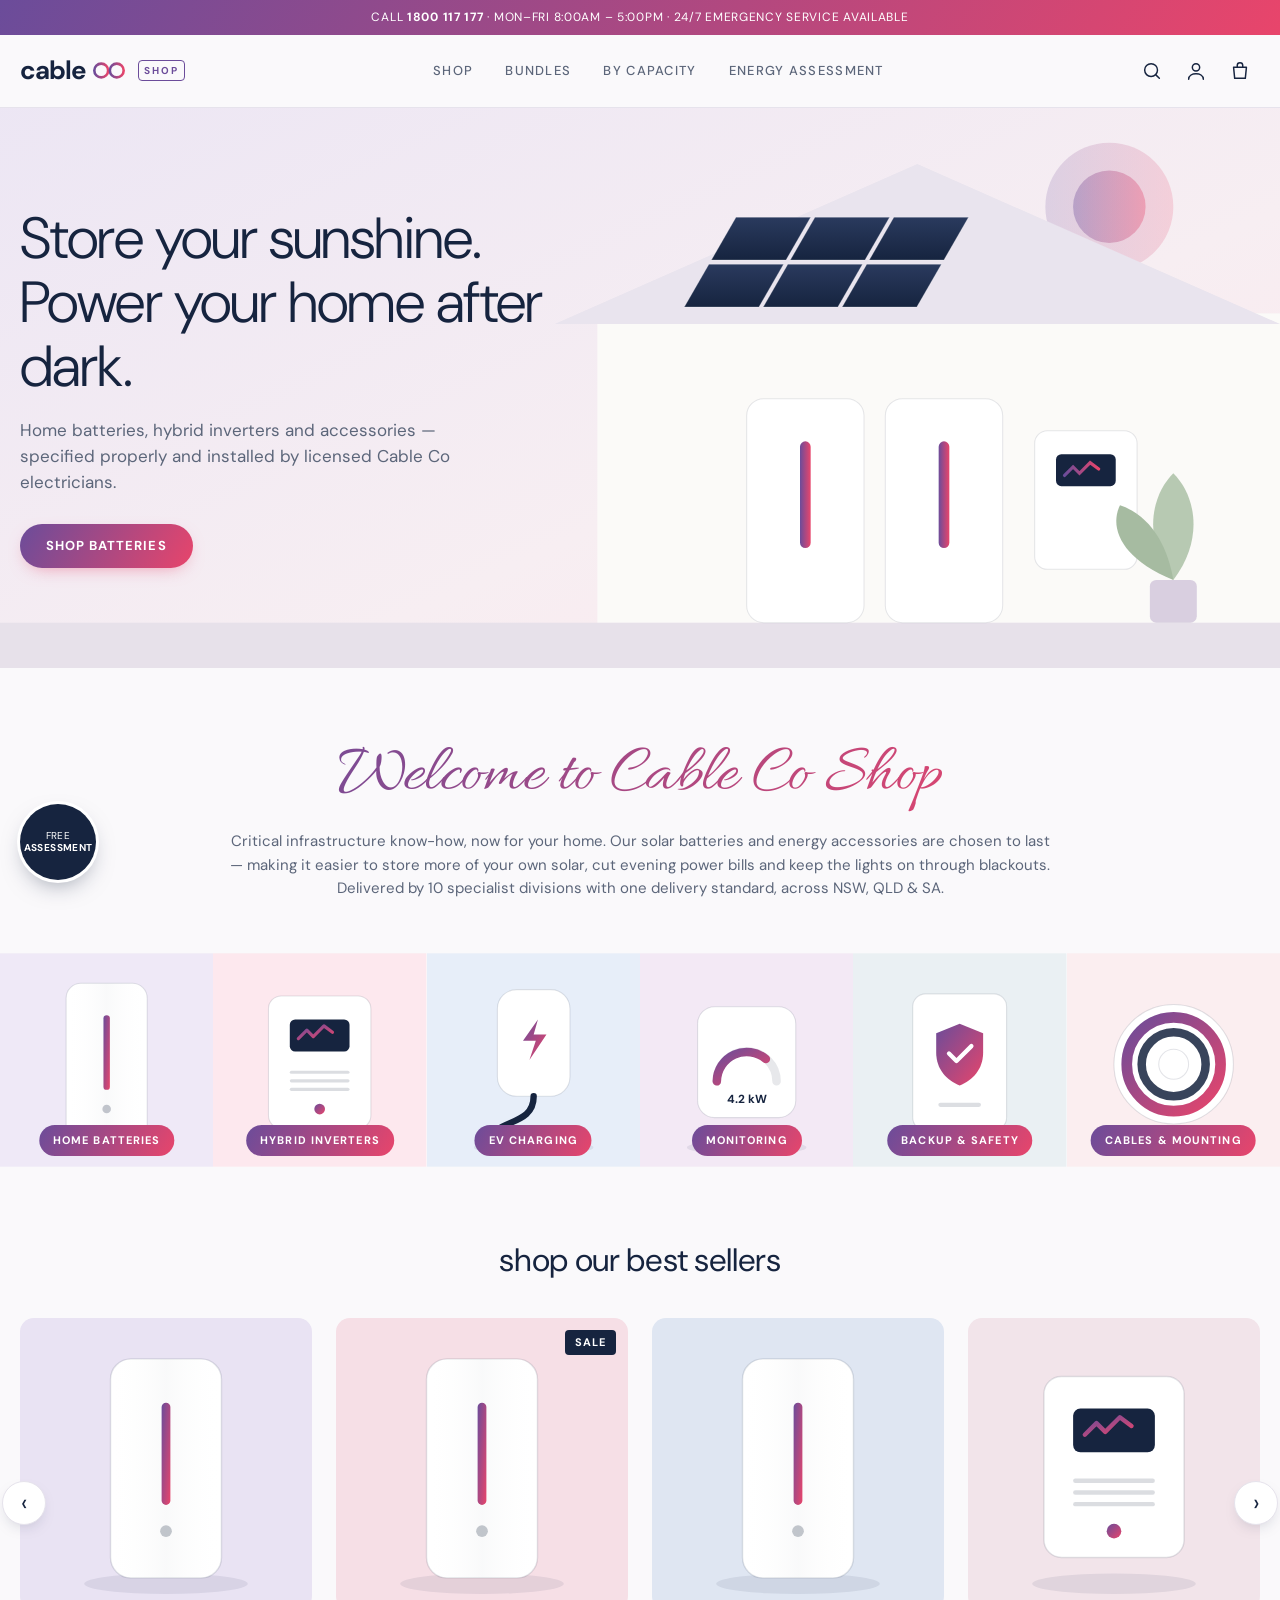
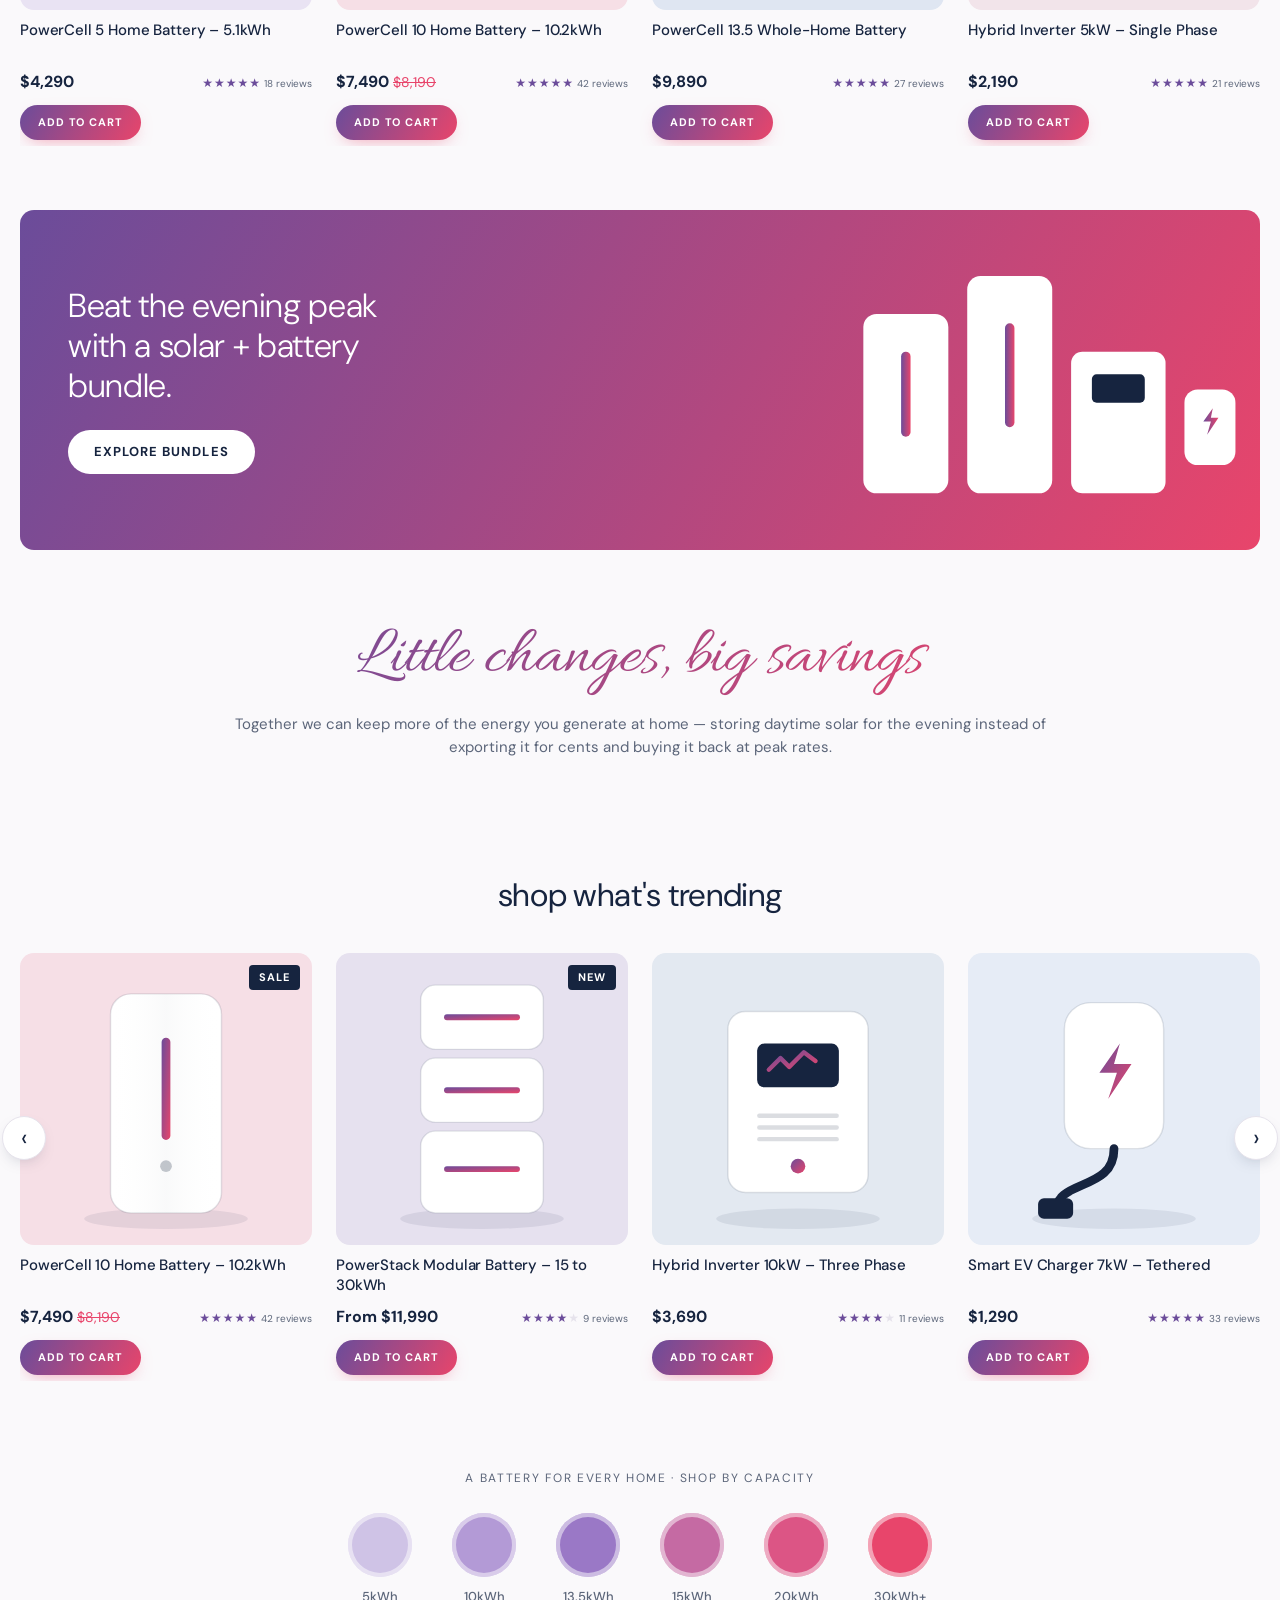
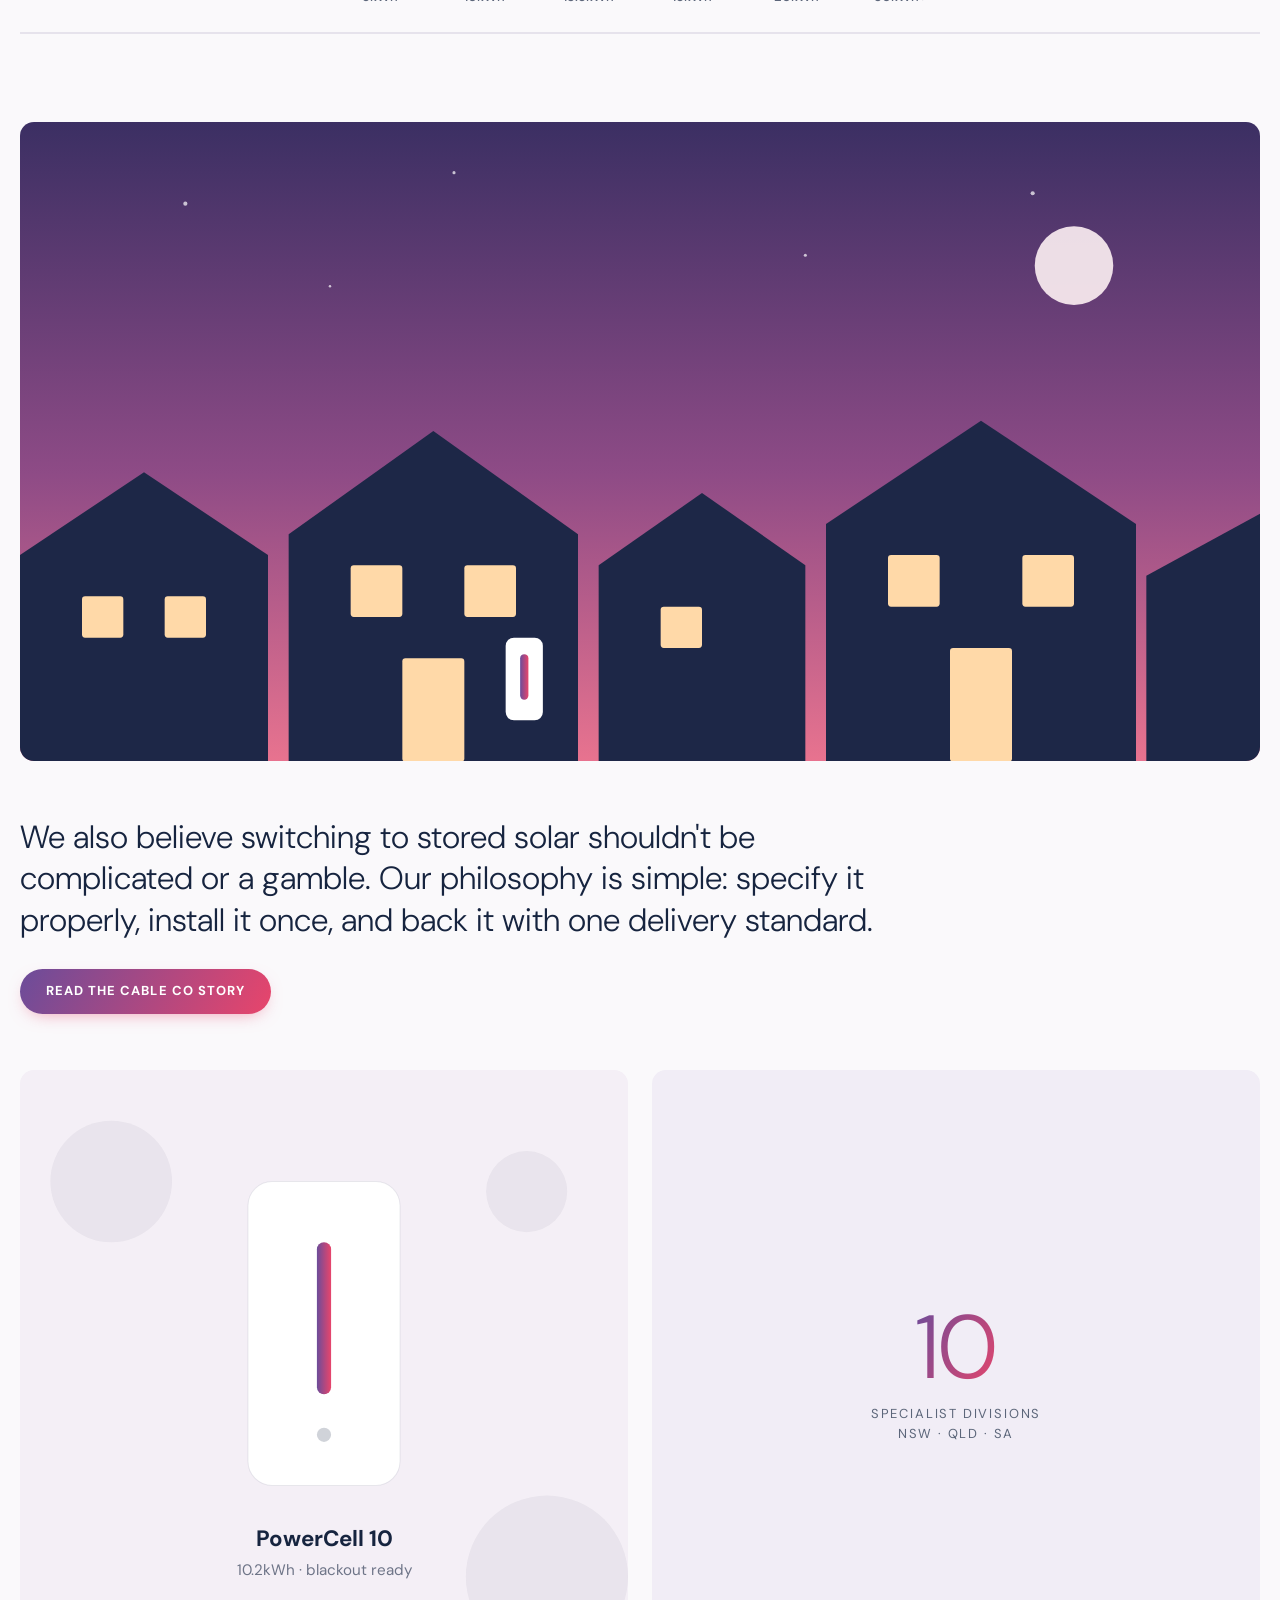
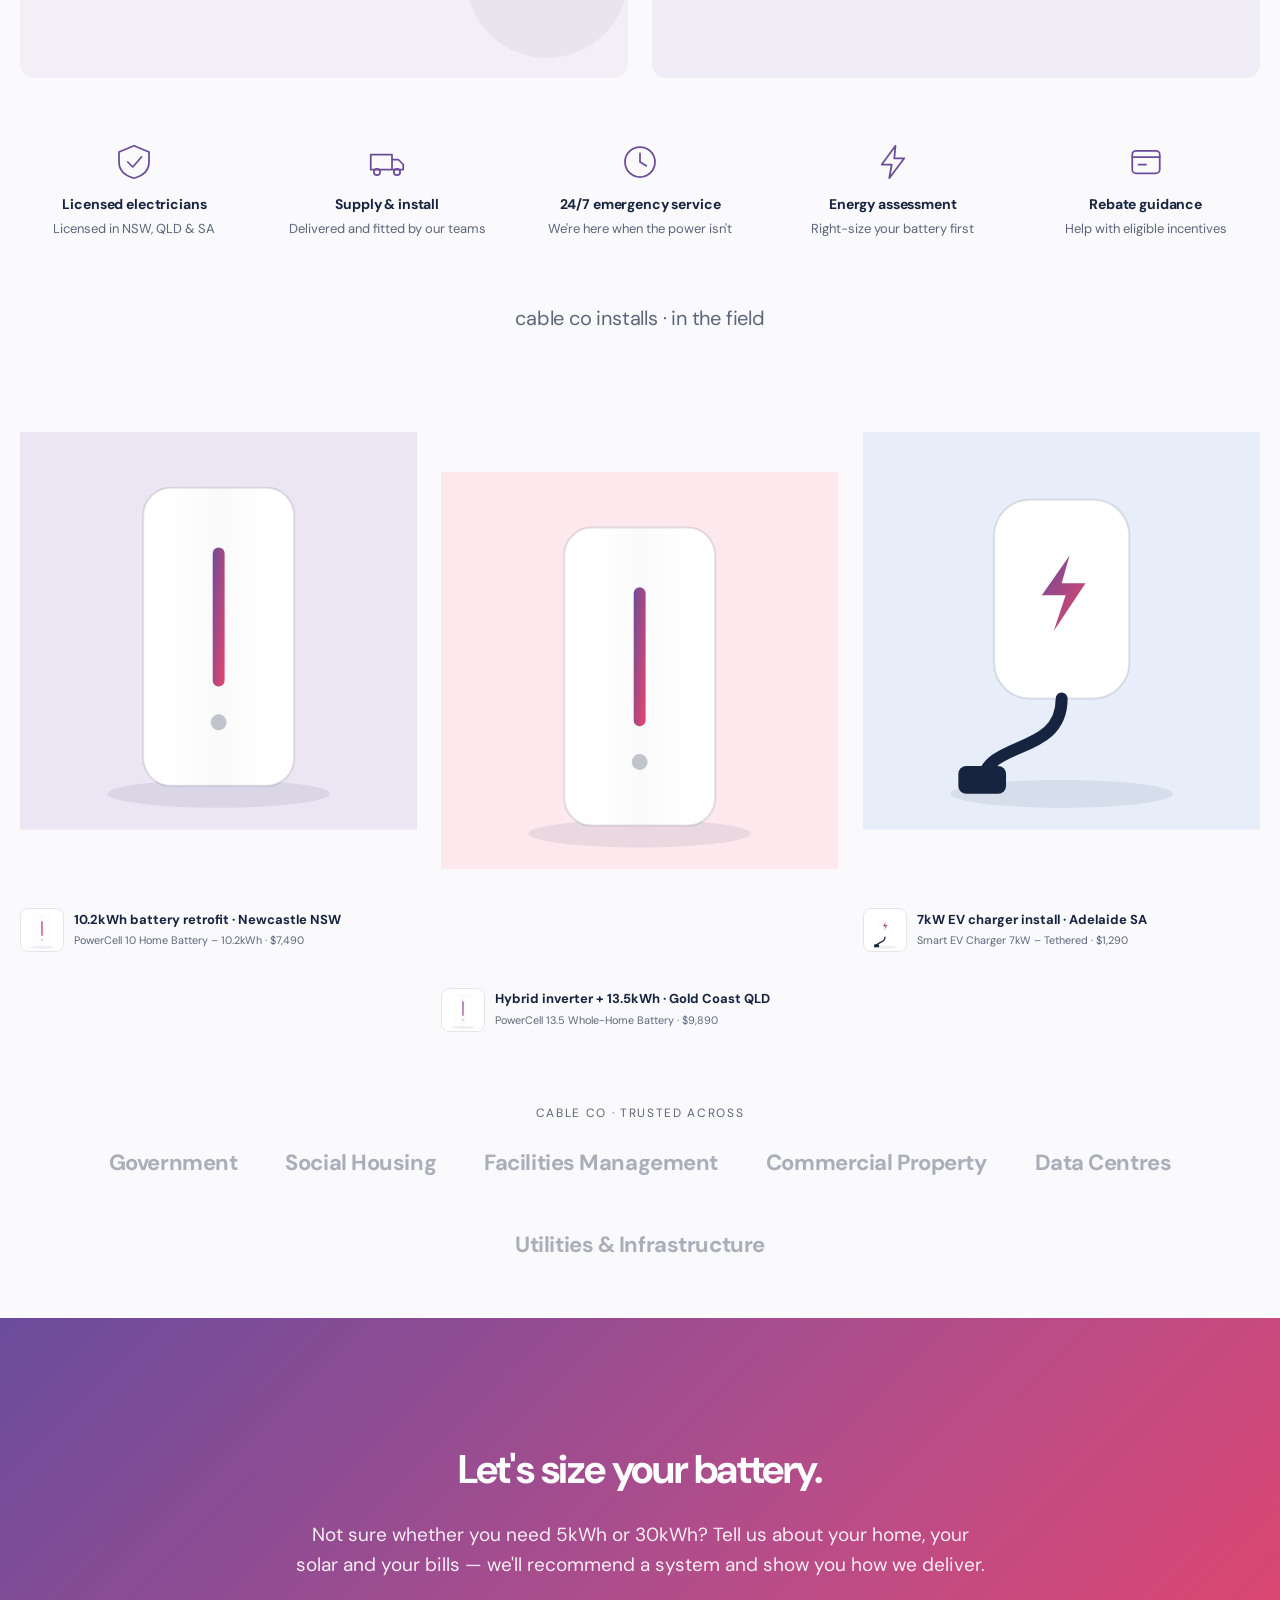
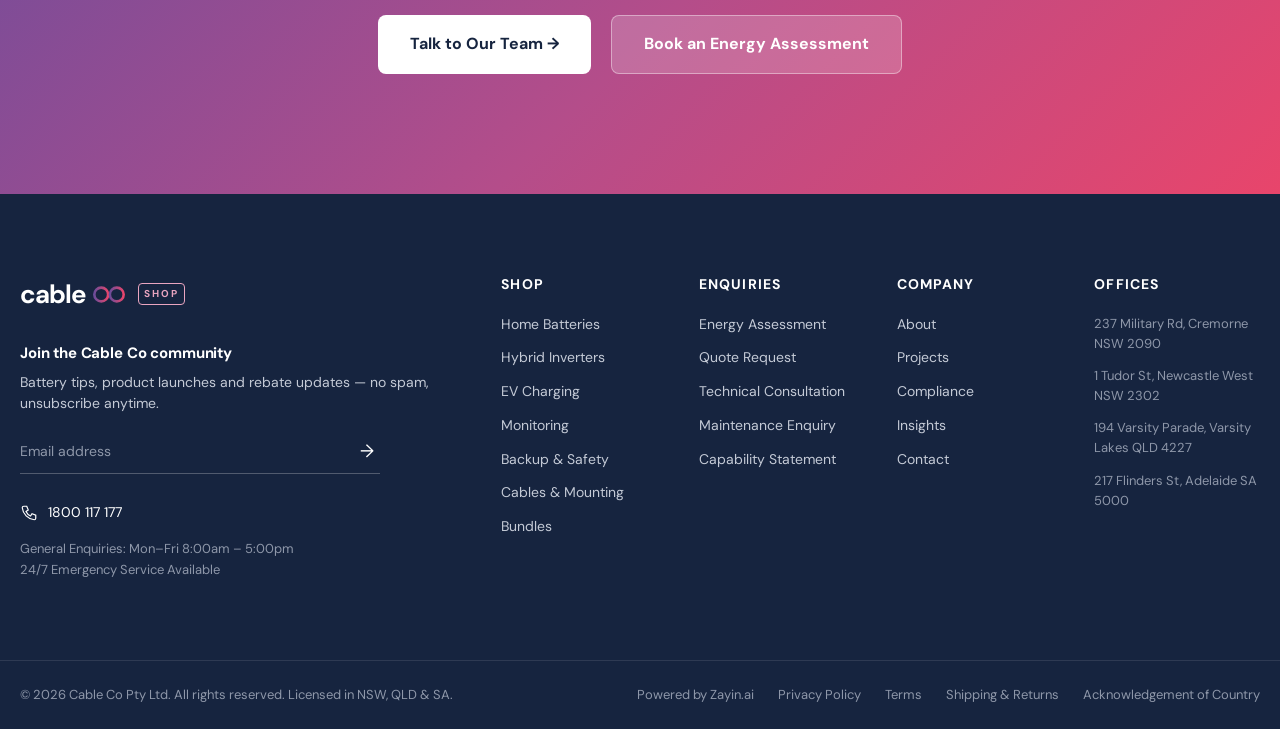
==== index.html @ 108fa1e3 "Build Cable Co Shop home page: solar batteries & accessories storefront Static home page with hero, " ====
<!doctype html>
<html lang="en-AU">
<head>
  <meta charset="utf-8">
  <meta name="viewport" content="width=device-width, initial-scale=1">
  <title>Cable Co Shop | Solar Batteries & Accessories</title>
  <meta name="description" content="Home solar batteries, hybrid inverters, EV chargers and accessories from Cable Co — licensed in NSW, QLD & SA.">
  <link rel="preconnect" href="https://fonts.googleapis.com">
  <link rel="preconnect" href="https://fonts.gstatic.com" crossorigin>
  <link href="https://fonts.googleapis.com/css2?family=DM+Sans:opsz,wght@9..40,300;9..40,400;9..40,500;9..40,700&family=Allura&display=swap" rel="stylesheet">
  <link rel="stylesheet" href="/assets/css/styles.css">
</head>
<body>

  <!-- Announcement bar -->
  <div class="announce">
    <span>Call <a href="tel:1800117177">1800 117 177</a> · Mon–Fri 8:00am – 5:00pm · 24/7 emergency service available</span>
  </div>

  <!-- Header -->
  <header class="site-header">
    <div class="container header-inner">
      <button class="icon-btn menu-toggle" aria-label="Open menu" data-menu-toggle>
        <svg viewBox="0 0 24 24"><path d="M3 6h18M3 12h18M3 18h18"/></svg>
      </button>
      <a href="/" class="logo" aria-label="Cable Co Shop home">
        <span class="logo-word">cable</span>
        <svg class="logo-mark" viewBox="0 0 44 22" aria-hidden="true"><defs><linearGradient id="lg" x1="0" x2="1"><stop offset="0" stop-color="#6b4c9a"/><stop offset="1" stop-color="#e8456b"/></linearGradient></defs><circle cx="13" cy="11" r="8" fill="none" stroke="url(#lg)" stroke-width="3"/><circle cx="31" cy="11" r="8" fill="none" stroke="url(#lg)" stroke-width="3"/></svg>
        <span class="logo-tag">shop</span>
      </a>
      <nav class="main-nav" data-menu>
        <a href="#best-sellers">Shop</a>
        <a href="#bundles">Bundles</a>
        <a href="#capacity">By Capacity</a>
        <a href="#assessment">Energy Assessment</a>
      </nav>
      <div class="header-icons">
        <button class="icon-btn" aria-label="Search"><svg viewBox="0 0 24 24"><circle cx="11" cy="11" r="7"/><path d="m20 20-3.5-3.5"/></svg></button>
        <a class="icon-btn" href="#" aria-label="Account"><svg viewBox="0 0 24 24"><circle cx="12" cy="8" r="4"/><path d="M4 21c0-4 4-6 8-6s8 2 8 6"/></svg></a>
        <button class="icon-btn cart-btn" aria-label="Cart" data-cart-open>
          <svg viewBox="0 0 24 24"><path d="M5 8h14l-1.2 12H6.2z"/><path d="M9 8V6a3 3 0 0 1 6 0v2"/></svg>
          <span class="cart-count" data-cart-count>0</span>
        </button>
      </div>
    </div>
  </header>

  <main>
    <!-- Hero -->
    <section class="hero">
      <div class="hero-art" aria-hidden="true">
        <svg viewBox="0 0 1200 560" preserveAspectRatio="xMidYMid slice">
          <defs>
            <linearGradient id="sky" x1="0" y1="0" x2="1" y2="1"><stop offset="0" stop-color="#ece6f4"/><stop offset=".6" stop-color="#f7eef2"/><stop offset="1" stop-color="#fde7ec"/></linearGradient>
            <linearGradient id="hg" x1="0" x2="1"><stop offset="0" stop-color="#6b4c9a"/><stop offset="1" stop-color="#e8456b"/></linearGradient>
            <linearGradient id="panel" x1="0" y1="0" x2="0" y2="1"><stop offset="0" stop-color="#2a3a5e"/><stop offset="1" stop-color="#16243f"/></linearGradient>
          </defs>
          <rect width="1200" height="560" fill="url(#sky)"/>
          <circle cx="1040" cy="110" r="60" fill="url(#hg)" opacity=".18"/>
          <circle cx="1040" cy="110" r="34" fill="url(#hg)" opacity=".35"/>
          <!-- house wall -->
          <rect x="560" y="210" width="640" height="350" fill="#fbfaf8"/>
          <path d="M520 220 L860 70 L1200 220 Z" fill="#e9e4ee"/>
          <!-- solar panels on roof -->
          <g transform="translate(690 120) skewX(-30)">
            <g fill="url(#panel)" stroke="#fff" stroke-opacity=".25">
              <rect x="0" y="0" width="70" height="40"/><rect x="74" y="0" width="70" height="40"/><rect x="148" y="0" width="70" height="40"/>
              <rect x="0" y="44" width="70" height="40"/><rect x="74" y="44" width="70" height="40"/><rect x="148" y="44" width="70" height="40"/>
            </g>
          </g>
          <!-- ground -->
          <rect x="0" y="500" width="1200" height="60" fill="#e7e1ea"/>
          <!-- batteries on wall -->
          <g transform="translate(700 290)">
            <rect x="0" y="0" width="110" height="210" rx="16" fill="#fff" stroke="#16243f" stroke-opacity=".1"/>
            <rect x="50" y="40" width="10" height="100" rx="5" fill="url(#hg)"/>
            <rect x="130" y="0" width="110" height="210" rx="16" fill="#fff" stroke="#16243f" stroke-opacity=".1"/>
            <rect x="180" y="40" width="10" height="100" rx="5" fill="url(#hg)"/>
            <rect x="270" y="30" width="96" height="130" rx="12" fill="#fff" stroke="#16243f" stroke-opacity=".1"/>
            <rect x="290" y="52" width="56" height="30" rx="5" fill="#16243f"/>
            <path d="M298 72 l8-8 6 6 10-10 8 6" fill="none" stroke="url(#hg)" stroke-width="3" stroke-linecap="round"/>
          </g>
          <!-- plant -->
          <g transform="translate(1100 380)"><rect x="-22" y="80" width="44" height="40" rx="6" fill="#d9cfe0"/><path d="M0 80 C-30 40 -20 0 0 -20 C20 0 30 40 0 80Z" fill="#b7c9b2"/><path d="M0 80 C-50 60 -60 30 -50 10 C-20 20 -5 50 0 80Z" fill="#a6bba1"/></g>
        </svg>
      </div>
      <div class="container hero-content">
        <h1>Store your sunshine.<br>Power your home after dark.</h1>
        <p>Home batteries, hybrid inverters and accessories — specified properly and installed by licensed Cable Co electricians.</p>
        <a href="#best-sellers" class="btn btn-grad">Shop batteries</a>
      </div>
    </section>

    <!-- Welcome -->
    <section class="welcome container narrow">
      <h2 class="script">Welcome to Cable Co Shop</h2>
      <p>Critical infrastructure know-how, now for your home. Our solar batteries and energy accessories are chosen to last — making it easier to store more of your own solar, cut evening power bills and keep the lights on through blackouts. Delivered by 10 specialist divisions with one delivery standard, across NSW, QLD &amp; SA.</p>
    </section>

    <!-- Category tiles -->
    <section class="cat-tiles" data-categories></section>

    <!-- Best sellers -->
    <section class="product-section" id="best-sellers">
      <div class="container">
        <h2 class="section-title">shop our best sellers</h2>
        <div class="carousel" data-carousel>
          <button class="car-arrow prev" aria-label="Previous" data-prev>‹</button>
          <div class="car-track" data-products="best"></div>
          <button class="car-arrow next" aria-label="Next" data-next>›</button>
        </div>
      </div>
    </section>

    <!-- Promo banner -->
    <section class="container" id="bundles">
      <div class="promo">
        <div class="promo-art" aria-hidden="true">
          <svg viewBox="0 0 800 360" preserveAspectRatio="xMaxYMax meet">
            <defs><linearGradient id="pg" x1="0" x2="1"><stop offset="0" stop-color="#6b4c9a"/><stop offset="1" stop-color="#e8456b"/></linearGradient></defs>
            <g transform="translate(380 70)">
              <rect x="0" y="40" width="90" height="190" rx="14" fill="#fff"/><rect x="40" y="80" width="10" height="90" rx="5" fill="url(#pg)"/>
              <rect x="110" y="0" width="90" height="230" rx="14" fill="#fff"/><rect x="150" y="50" width="10" height="110" rx="5" fill="url(#pg)"/>
              <rect x="220" y="80" width="100" height="150" rx="12" fill="#fff"/><rect x="242" y="104" width="56" height="30" rx="5" fill="#16243f"/>
              <rect x="340" y="120" width="54" height="80" rx="14" fill="#fff"/><path d="M370 140 l-10 14 h8 l-4 14 12-18 h-8z" fill="url(#pg)"/>
            </g>
          </svg>
        </div>
        <div class="promo-copy">
          <h3>Beat the evening peak with a solar + battery bundle.</h3>
          <a href="#trending" class="btn btn-light">Explore bundles</a>
        </div>
      </div>
    </section>

    <!-- Tagline -->
    <section class="welcome container narrow">
      <h2 class="script">Little changes, big savings</h2>
      <p>Together we can keep more of the energy you generate at home — storing daytime solar for the evening instead of exporting it for cents and buying it back at peak rates.</p>
    </section>

    <!-- Trending -->
    <section class="product-section" id="trending">
      <div class="container">
        <h2 class="section-title">shop what's trending</h2>
        <div class="carousel" data-carousel>
          <button class="car-arrow prev" aria-label="Previous" data-prev>‹</button>
          <div class="car-track" data-products="trend"></div>
          <button class="car-arrow next" aria-label="Next" data-next>›</button>
        </div>
      </div>
    </section>

    <!-- Shop by capacity -->
    <section class="capacity container" id="capacity">
      <p class="eyebrow">A battery for every home · shop by capacity</p>
      <div class="cap-row" data-capacities></div>
      <div class="cap-results" data-cap-results hidden></div>
    </section>

    <!-- Lifestyle feature -->
    <section class="container">
      <div class="feature-img" aria-hidden="true">
        <svg viewBox="0 0 1200 620" preserveAspectRatio="xMidYMid slice">
          <defs>
            <linearGradient id="dusk" x1="0" y1="0" x2="0" y2="1"><stop offset="0" stop-color="#3b2f63"/><stop offset=".55" stop-color="#8e4b86"/><stop offset="1" stop-color="#e8738f"/></linearGradient>
            <linearGradient id="fg" x1="0" x2="1"><stop offset="0" stop-color="#6b4c9a"/><stop offset="1" stop-color="#e8456b"/></linearGradient>
          </defs>
          <rect width="1200" height="620" fill="url(#dusk)"/>
          <g fill="#fff" opacity=".7"><circle cx="160" cy="80" r="2"/><circle cx="420" cy="50" r="1.5"/><circle cx="980" cy="70" r="2"/><circle cx="760" cy="130" r="1.5"/><circle cx="300" cy="160" r="1.2"/></g>
          <circle cx="1020" cy="140" r="38" fill="#fdf0f3" opacity=".9"/>
          <!-- street of houses -->
          <g fill="#1d2747">
            <path d="M0 620 V420 L120 340 L240 420 V620Z"/><path d="M260 620 V400 L400 300 L540 400 V620Z"/>
            <path d="M560 620 V430 L660 360 L760 430 V620Z"/><path d="M780 620 V390 L930 290 L1080 390 V620Z"/><path d="M1090 620 V440 L1200 380 V620Z"/>
          </g>
          <!-- warm lit windows (powered by battery) -->
          <g fill="#ffd9a8"><rect x="60" y="460" width="40" height="40" rx="3"/><rect x="140" y="460" width="40" height="40" rx="3"/>
            <rect x="320" y="430" width="50" height="50" rx="3"/><rect x="430" y="430" width="50" height="50" rx="3"/><rect x="370" y="520" width="60" height="100" rx="3"/>
            <rect x="620" y="470" width="40" height="40" rx="3"/><rect x="840" y="420" width="50" height="50" rx="3"/><rect x="970" y="420" width="50" height="50" rx="3"/><rect x="900" y="510" width="60" height="110" rx="3"/></g>
          <g transform="translate(470 500)"><rect width="36" height="80" rx="8" fill="#fff"/><rect x="14" y="16" width="8" height="44" rx="4" fill="url(#fg)"/></g>
        </svg>
      </div>
    </section>

    <!-- Philosophy -->
    <section class="container philosophy">
      <p>We also believe switching to stored solar shouldn't be complicated or a gamble. Our philosophy is simple: specify it properly, install it once, and back it with one delivery standard.</p>
      <a href="#assessment" class="btn btn-grad">Read the Cable Co story</a>
    </section>

    <!-- Split: image + stat -->
    <section class="container split">
      <div class="split-img" aria-hidden="true">
        <svg viewBox="0 0 600 600" preserveAspectRatio="xMidYMid slice">
          <defs><linearGradient id="sg" x1="0" x2="1"><stop offset="0" stop-color="#6b4c9a"/><stop offset="1" stop-color="#e8456b"/></linearGradient></defs>
          <rect width="600" height="600" fill="#f4eff6"/>
          <g fill="#16243f" opacity=".05"><circle cx="90" cy="110" r="60"/><circle cx="520" cy="500" r="80"/><circle cx="500" cy="120" r="40"/></g>
          <g transform="translate(225 110)"><rect width="150" height="300" rx="24" fill="#fff" stroke="#16243f" stroke-opacity=".08"/><rect x="68" y="60" width="14" height="150" rx="7" fill="url(#sg)"/><circle cx="75" cy="250" r="7" fill="#16243f" opacity=".2"/></g>
          <text x="300" y="470" text-anchor="middle" font-family="DM Sans, sans-serif" font-size="22" font-weight="700" fill="#16243f">PowerCell 10</text>
          <text x="300" y="498" text-anchor="middle" font-family="DM Sans, sans-serif" font-size="15" fill="#16243f" opacity=".6">10.2kWh · blackout ready</text>
        </svg>
      </div>
      <div class="stat-box">
        <div class="stat-num">10</div>
        <div class="stat-label">specialist divisions<br>NSW · QLD · SA</div>
      </div>
    </section>

    <!-- USPs -->
    <section class="container usps">
      <div class="usp"><svg viewBox="0 0 32 32"><path d="M16 3 4 8v8c0 7 5 11 12 13 7-2 12-6 12-13V8z"/><path d="m11 16 4 4 7-8"/></svg><h4>Licensed electricians</h4><p>Licensed in NSW, QLD &amp; SA</p></div>
      <div class="usp"><svg viewBox="0 0 32 32"><path d="M3 10h17v12H3zM20 14h5l4 4v4h-9"/><circle cx="8" cy="24" r="2.5"/><circle cx="24" cy="24" r="2.5"/></svg><h4>Supply &amp; install</h4><p>Delivered and fitted by our teams</p></div>
      <div class="usp"><svg viewBox="0 0 32 32"><circle cx="16" cy="16" r="12"/><path d="M16 9v7l5 3"/></svg><h4>24/7 emergency service</h4><p>We're here when the power isn't</p></div>
      <div class="usp"><svg viewBox="0 0 32 32"><path d="M18 3 7 18h8l-2 11 12-16h-8z"/></svg><h4>Energy assessment</h4><p>Right-size your battery first</p></div>
      <div class="usp"><svg viewBox="0 0 32 32"><rect x="5" y="7" width="22" height="18" rx="3"/><path d="M5 12h22M10 18h6"/></svg><h4>Rebate guidance</h4><p>Help with eligible incentives</p></div>
    </section>

    <!-- Projects / social -->
    <section class="container projects">
      <h2 class="section-title small">cable co installs · in the field</h2>
      <div class="proj-grid" data-projects></div>
    </section>

    <!-- Trusted by sectors (logo strip) -->
    <section class="sectors">
      <p class="eyebrow">Cable Co · trusted across</p>
      <div class="sector-strip">
        <span>Government</span><span>Social Housing</span><span>Facilities Management</span><span>Commercial Property</span><span>Data Centres</span><span>Utilities &amp; Infrastructure</span>
      </div>
    </section>

    <!-- CTA band -->
    <section class="cta-band" id="assessment">
      <div class="container narrow">
        <h2>Let's size your battery.</h2>
        <p>Not sure whether you need 5kWh or 30kWh? Tell us about your home, your solar and your bills — we'll recommend a system and show you how we deliver.</p>
        <div class="cta-btns">
          <a href="tel:1800117177" class="btn btn-white">Talk to Our Team →</a>
          <a href="#" class="btn btn-ghost">Book an Energy Assessment</a>
        </div>
      </div>
    </section>
  </main>

  <!-- Footer -->
  <footer class="site-footer">
    <div class="container footer-top">
      <div class="footer-brand">
        <a href="/" class="logo logo-light" aria-label="Cable Co Shop home">
          <span class="logo-word">cable</span>
          <svg class="logo-mark" viewBox="0 0 44 22" aria-hidden="true"><circle cx="13" cy="11" r="8" fill="none" stroke="url(#lg)" stroke-width="3"/><circle cx="31" cy="11" r="8" fill="none" stroke="url(#lg)" stroke-width="3"/></svg>
          <span class="logo-tag">shop</span>
        </a>
        <h4>Join the Cable Co community</h4>
        <p>Battery tips, product launches and rebate updates — no spam, unsubscribe anytime.</p>
        <form class="newsletter" data-newsletter>
          <input type="email" placeholder="Email address" aria-label="Email address" required>
          <button type="submit" aria-label="Subscribe">→</button>
        </form>
        <p class="phone"><svg viewBox="0 0 24 24"><path d="M5 3h4l2 5-3 2a12 12 0 0 0 6 6l2-3 5 2v4a2 2 0 0 1-2 2A18 18 0 0 1 3 5a2 2 0 0 1 2-2z"/></svg><a href="tel:1800117177">1800 117 177</a></p>
        <p class="hours">General Enquiries: Mon–Fri 8:00am – 5:00pm<br>24/7 Emergency Service Available</p>
      </div>
      <div class="footer-cols">
        <div>
          <h5>Shop</h5>
          <a href="#best-sellers">Home Batteries</a><a href="#best-sellers">Hybrid Inverters</a><a href="#trending">EV Charging</a><a href="#trending">Monitoring</a><a href="#trending">Backup &amp; Safety</a><a href="#trending">Cables &amp; Mounting</a><a href="#bundles">Bundles</a>
        </div>
        <div>
          <h5>Enquiries</h5>
          <a href="#assessment">Energy Assessment</a><a href="#">Quote Request</a><a href="#">Technical Consultation</a><a href="#">Maintenance Enquiry</a><a href="#">Capability Statement</a>
        </div>
        <div>
          <h5>Company</h5>
          <a href="#">About</a><a href="#">Projects</a><a href="#">Compliance</a><a href="#">Insights</a><a href="#">Contact</a>
        </div>
        <div>
          <h5>Offices</h5>
          <p>237 Military Rd, Cremorne NSW 2090</p><p>1 Tudor St, Newcastle West NSW 2302</p><p>194 Varsity Parade, Varsity Lakes QLD 4227</p><p>217 Flinders St, Adelaide SA 5000</p>
        </div>
      </div>
    </div>
    <div class="footer-bottom">
      <div class="container footer-bottom-inner">
        <span>© <span data-year>2026</span> Cable Co Pty Ltd. All rights reserved. Licensed in NSW, QLD &amp; SA.</span>
        <span class="fb-links"><span>Powered by Zayin.ai</span><a href="#">Privacy Policy</a><a href="#">Terms</a><a href="#">Shipping &amp; Returns</a><a href="#">Acknowledgement of Country</a></span>
      </div>
    </div>
  </footer>

  <!-- Floating offer badge -->
  <a href="#assessment" class="float-badge">Free<br><strong>Assess­ment</strong></a>

  <!-- Cart drawer -->
  <div class="drawer-overlay" data-cart-close></div>
  <aside class="cart-drawer" aria-label="Shopping cart" aria-hidden="true">
    <div class="drawer-head">
      <h3>Your cart</h3>
      <button class="icon-btn" aria-label="Close cart" data-cart-close><svg viewBox="0 0 24 24"><path d="M6 6l12 12M18 6 6 18"/></svg></button>
    </div>
    <div class="drawer-body" data-cart-items></div>
    <div class="drawer-foot">
      <div class="subtotal"><span>Subtotal</span><strong data-cart-subtotal>$0</strong></div>
      <p class="fine">GST included. Installation quoted separately.</p>
      <button class="btn btn-grad btn-block" data-checkout>Checkout</button>
      <p class="fine checkout-note" data-checkout-note hidden>Online payments are coming soon. Call <a href="tel:1800117177">1800 117 177</a> to order today.</p>
    </div>
  </aside>
  <div class="toast" data-toast></div>

  <script src="/assets/js/products.js"></script>
  <script src="/assets/js/main.js"></script>
</body>
</html>
---- assets/css/styles.css ----
:root {
  --navy: #16243f;
  --navy-2: #22314f;
  --purple: #6b4c9a;
  --pink: #e8456b;
  --grad: linear-gradient(120deg, var(--purple), var(--pink));
  --bg: #faf9fb;
  --tint: #f1edf6;
  --text: #16243f;
  --muted: #5c667a;
  --line: #e6e3ec;
  --radius: 14px;
  --font: "DM Sans", system-ui, -apple-system, "Segoe UI", sans-serif;
  --script: "Allura", cursive;
}

* { box-sizing: border-box; }
html { scroll-behavior: smooth; }
body { margin: 0; font-family: var(--font); color: var(--text); background: var(--bg); line-height: 1.55; -webkit-font-smoothing: antialiased; }
img, svg { display: block; max-width: 100%; }
a { color: inherit; text-decoration: none; }
button { font: inherit; cursor: pointer; }
h1, h2, h3, h4, h5 { margin: 0; font-weight: 500; letter-spacing: -0.01em; }

.container { width: min(1240px, 100% - 32px); margin-inline: auto; }
.narrow { max-width: 820px; }

/* ---------- Buttons ---------- */
.btn { display: inline-flex; align-items: center; justify-content: center; gap: 8px; border: 0; border-radius: 999px; padding: 12px 26px; font-size: 13px; font-weight: 700; letter-spacing: .08em; text-transform: uppercase; transition: transform .15s, box-shadow .15s, opacity .15s; }
.btn:hover { transform: translateY(-1px); }
.btn-grad { background: var(--grad); color: #fff; box-shadow: 0 6px 18px -8px rgba(232,69,107,.6); }
.btn-light { background: #fff; color: var(--navy); }
.btn-white { background: #fff; color: var(--navy); border-radius: 8px; text-transform: none; letter-spacing: 0; font-size: 16px; padding: 16px 32px; }
.btn-ghost { background: rgba(255,255,255,.18); color: #fff; border: 1px solid rgba(255,255,255,.4); border-radius: 8px; text-transform: none; letter-spacing: 0; font-size: 16px; padding: 16px 32px; }
.btn-sm { padding: 9px 18px; font-size: 11px; }
.btn-block { width: 100%; }
.btn:disabled { opacity: .45; cursor: not-allowed; transform: none; }

/* ---------- Announcement + header ---------- */
.announce { background: var(--grad); color: #fff; text-align: center; font-size: 12px; letter-spacing: .06em; text-transform: uppercase; padding: 8px 16px; }
.announce a { font-weight: 700; }

.site-header { position: sticky; top: 0; z-index: 40; background: rgba(250,249,251,.92); backdrop-filter: blur(10px); border-bottom: 1px solid var(--line); }
.header-inner { display: flex; align-items: center; gap: 24px; height: 72px; }
.logo { display: inline-flex; align-items: center; gap: 4px; }
.logo-word { font-weight: 700; font-size: 26px; letter-spacing: -0.04em; color: var(--navy); }
.logo-mark { width: 38px; height: 19px; }
.logo-tag { margin-left: 6px; font-size: 10px; font-weight: 700; letter-spacing: .2em; text-transform: uppercase; color: var(--purple); border: 1px solid currentColor; border-radius: 4px; padding: 2px 5px; }
.logo-light .logo-word { color: #fff; }
.logo-light .logo-tag { color: #e9a5c0; }

.main-nav { display: flex; gap: 32px; margin: 0 auto; }
.main-nav a { font-size: 13px; font-weight: 500; letter-spacing: .1em; text-transform: uppercase; color: var(--muted); }
.main-nav a:hover { color: var(--pink); }
.header-icons { display: flex; gap: 4px; }
.icon-btn { position: relative; display: grid; place-items: center; width: 40px; height: 40px; border: 0; background: none; border-radius: 50%; color: var(--navy); }
.icon-btn:hover { background: var(--tint); }
.icon-btn svg { width: 22px; height: 22px; fill: none; stroke: currentColor; stroke-width: 1.6; stroke-linecap: round; stroke-linejoin: round; }
.menu-toggle { display: none; }
.cart-count { position: absolute; top: 2px; right: 0; min-width: 18px; height: 18px; padding: 0 5px; border-radius: 9px; background: var(--pink); color: #fff; font-size: 11px; font-weight: 700; display: none; place-items: center; }
.cart-count.show { display: grid; }

/* ---------- Hero ---------- */
.hero { position: relative; min-height: 560px; display: flex; align-items: center; overflow: hidden; }
.hero-art { position: absolute; inset: 0; }
.hero-art svg { width: 100%; height: 100%; }
.hero-content { position: relative; padding: 80px 0; }
.hero h1 { font-size: clamp(34px, 4.6vw, 58px); font-weight: 300; line-height: 1.1; max-width: 620px; }
.hero p { max-width: 460px; color: var(--muted); font-size: 17px; margin: 18px 0 28px; }

/* ---------- Welcome / script headings ---------- */
.welcome { text-align: center; padding: 72px 0 48px; }
.script { font-family: var(--script); font-weight: 400; font-size: clamp(44px, 6vw, 68px); line-height: 1.1; background: var(--grad); -webkit-background-clip: text; background-clip: text; color: transparent; padding: 0 .1em; }
.welcome p { color: var(--muted); font-size: 15px; margin: 16px auto 0; }

/* ---------- Category tiles ---------- */
.cat-tiles { display: grid; grid-template-columns: repeat(6, 1fr); }
.cat-tile { position: relative; aspect-ratio: 1 / 1.05; overflow: hidden; }
.cat-tile svg { width: 100%; height: 100%; transition: transform .4s; }
.cat-tile:hover svg { transform: scale(1.06); }
.cat-label { position: absolute; left: 50%; bottom: 16px; transform: translateX(-50%); white-space: nowrap; background: var(--grad); color: #fff; font-size: 11px; font-weight: 700; letter-spacing: .1em; text-transform: uppercase; padding: 7px 14px; border-radius: 999px; }

/* ---------- Product carousels ---------- */
.product-section { padding: 64px 0; }
.section-title { text-align: center; font-size: clamp(24px, 2.6vw, 32px); font-weight: 400; margin-bottom: 32px; }
.section-title.small { font-size: 20px; color: var(--muted); }
.carousel { position: relative; }
.car-track { display: grid; grid-auto-flow: column; grid-auto-columns: calc((100% - 72px) / 4); gap: 24px; overflow-x: auto; scroll-snap-type: x mandatory; scrollbar-width: none; padding-bottom: 6px; }
.car-track::-webkit-scrollbar { display: none; }
.car-track > * { scroll-snap-align: start; }
.car-arrow { position: absolute; top: 38%; z-index: 2; width: 44px; height: 44px; border-radius: 50%; border: 1px solid var(--line); background: #fff; color: var(--navy); font-size: 24px; line-height: 1; box-shadow: 0 6px 18px -10px rgba(22,36,63,.4); }
.car-arrow.prev { left: -18px; } .car-arrow.next { right: -18px; }

.card { display: flex; flex-direction: column; gap: 10px; }
.card-img { position: relative; display: block; border-radius: var(--radius); overflow: hidden; aspect-ratio: 1; }
.card-img svg { width: 100%; height: 100%; transition: transform .4s; }
.card:hover .card-img svg { transform: scale(1.04); }
.badge { position: absolute; top: 12px; right: 12px; background: var(--navy); color: #fff; font-size: 11px; font-weight: 700; letter-spacing: .08em; text-transform: uppercase; padding: 4px 10px; border-radius: 4px; }
.card-title { font-size: 15px; font-weight: 500; line-height: 1.35; min-height: 2.7em; }
.card-meta { display: flex; justify-content: space-between; align-items: baseline; gap: 8px; flex-wrap: wrap; }
.price { font-weight: 700; font-size: 16px; }
.price s { font-weight: 400; color: var(--pink); font-size: 14px; }
.rating { font-size: 12px; color: var(--muted); }
.stars { color: var(--purple); letter-spacing: 1px; }
.stars .off { color: var(--line); }
.card .btn { align-self: flex-start; }

/* ---------- Promo ---------- */
.promo { position: relative; border-radius: var(--radius); overflow: hidden; background: var(--grad); min-height: 340px; display: flex; align-items: center; }
.promo-art { position: absolute; inset: 0; }
.promo-art svg { width: 100%; height: 100%; }
.promo-copy { position: relative; padding: 48px; max-width: 460px; color: #fff; }
.promo-copy h3 { font-size: clamp(24px, 2.6vw, 34px); font-weight: 300; line-height: 1.2; margin-bottom: 24px; }

/* ---------- Capacity ---------- */
.capacity { text-align: center; padding: 24px 0 56px; }
.eyebrow { font-size: 12px; letter-spacing: .14em; text-transform: uppercase; color: var(--muted); margin: 0 0 24px; }
.cap-row { display: flex; justify-content: center; gap: 28px; flex-wrap: wrap; padding-bottom: 24px; border-bottom: 2px solid var(--line); }
.cap { display: flex; flex-direction: column; align-items: center; gap: 10px; background: none; border: 0; font-size: 13px; font-weight: 500; color: var(--muted); }
.cap .dot { width: 64px; height: 64px; border-radius: 50%; background: var(--shade); box-shadow: inset 0 0 0 4px rgba(255,255,255,.5); transition: transform .2s, box-shadow .2s; }
.cap:hover .dot { transform: scale(1.08); }
.cap.active { color: var(--navy); }
.cap.active .dot { box-shadow: 0 0 0 3px #fff, 0 0 0 5px var(--shade); }
.cap-results { display: grid; grid-template-columns: repeat(4, 1fr); gap: 24px; padding-top: 32px; text-align: left; }

/* ---------- Feature + philosophy ---------- */
.feature-img { border-radius: var(--radius); overflow: hidden; aspect-ratio: 2 / 1.03; }
.feature-img svg { width: 100%; height: 100%; }
.philosophy { padding: 56px 0; }
.philosophy p { font-size: clamp(22px, 2.6vw, 32px); font-weight: 300; line-height: 1.3; max-width: 900px; margin: 0 0 28px; }

/* ---------- Split ---------- */
.split { display: grid; grid-template-columns: 1fr 1fr; gap: 24px; }
.split-img { border-radius: var(--radius); overflow: hidden; aspect-ratio: 1; }
.split-img svg { width: 100%; height: 100%; }
.stat-box { border-radius: var(--radius); background: var(--tint); display: flex; flex-direction: column; align-items: center; justify-content: center; text-align: center; }
.stat-num { font-size: clamp(56px, 7vw, 96px); font-weight: 300; line-height: 1; background: var(--grad); -webkit-background-clip: text; background-clip: text; color: transparent; }
.stat-label { margin-top: 12px; font-size: 13px; letter-spacing: .14em; text-transform: uppercase; color: var(--muted); }

/* ---------- USPs ---------- */
.usps { display: grid; grid-template-columns: repeat(5, 1fr); gap: 24px; padding: 64px 0; text-align: center; }
.usp svg { width: 40px; height: 40px; margin: 0 auto 12px; fill: none; stroke: var(--purple); stroke-width: 1.4; stroke-linecap: round; stroke-linejoin: round; }
.usp h4 { font-size: 14px; font-weight: 700; }
.usp p { margin: 4px 0 0; font-size: 13px; color: var(--muted); }

/* ---------- Projects ---------- */
.projects { padding-bottom: 64px; }
.proj-grid { display: grid; grid-template-columns: repeat(3, 1fr); gap: 24px; align-items: start; }
.proj { margin: 0; }
.proj-img { border-radius: var(--radius); overflow: hidden; aspect-ratio: 3 / 4; }
.proj.tall .proj-img { aspect-ratio: 3 / 4.6; }
.proj-img svg { width: 100%; height: 100%; }
.proj figcaption { display: flex; gap: 10px; align-items: center; margin-top: 12px; font-size: 13px; }
.proj figcaption small { color: var(--muted); }
.proj .mini { flex: 0 0 44px; height: 44px; border-radius: 8px; overflow: hidden; border: 1px solid var(--line); }
.proj .mini svg { width: 100%; height: 100%; }

/* ---------- Sector strip ---------- */
.sectors { text-align: center; padding: 8px 0 56px; overflow: hidden; }
.sector-strip { display: flex; gap: 48px; justify-content: center; flex-wrap: wrap; padding: 0 16px; }
.sector-strip span { font-size: clamp(16px, 1.8vw, 22px); font-weight: 700; letter-spacing: -0.02em; color: var(--navy); opacity: .35; }

/* ---------- CTA band ---------- */
.cta-band { background: linear-gradient(135deg, #6a4c9c 0%, #b44d8a 55%, #e8456b 100%); color: #fff; text-align: center; padding: 120px 0; }
.cta-band h2 { font-size: clamp(30px, 3.4vw, 40px); font-weight: 700; letter-spacing: -0.03em; }
.cta-band p { font-size: 19px; opacity: .9; margin: 20px auto 36px; max-width: 700px; }
.cta-btns { display: flex; gap: 20px; justify-content: center; flex-wrap: wrap; }

/* ---------- Footer ---------- */
.site-footer { background: var(--navy); color: #c4cad6; }
.footer-top { display: grid; grid-template-columns: 1.1fr 2fr; gap: 64px; padding: 80px 0 64px; }
.footer-brand h4 { color: #fff; font-size: 15px; font-weight: 700; margin: 28px 0 6px; }
.footer-brand p { font-size: 14px; margin: 0 0 16px; }
.newsletter { display: flex; border-bottom: 1px solid rgba(255,255,255,.25); margin-bottom: 28px; max-width: 360px; }
.newsletter input { flex: 1; background: none; border: 0; color: #fff; font: inherit; font-size: 14px; padding: 10px 0; outline: none; }
.newsletter input::placeholder { color: #8e97a9; }
.newsletter button { background: none; border: 0; color: #fff; font-size: 18px; }
.phone { display: flex; align-items: center; gap: 10px; color: #fff; font-size: 17px; }
.phone svg { width: 18px; height: 18px; fill: none; stroke: currentColor; stroke-width: 1.6; }
.hours { font-size: 13px !important; color: #8e97a9; }
.footer-cols { display: grid; grid-template-columns: repeat(4, 1fr); gap: 32px; }
.footer-cols h5 { color: #fff; font-size: 14px; font-weight: 700; letter-spacing: .08em; text-transform: uppercase; margin-bottom: 18px; }
.footer-cols a, .footer-cols p { display: block; font-size: 14px; margin: 0 0 12px; }
.footer-cols p { font-size: 13px; color: #8e97a9; }
.footer-cols a:hover { color: #fff; }
.footer-bottom { border-top: 1px solid rgba(255,255,255,.1); }
.footer-bottom-inner { display: flex; justify-content: space-between; gap: 16px 32px; flex-wrap: wrap; padding: 24px 0; font-size: 13px; color: #8e97a9; }
.fb-links { display: flex; gap: 24px; flex-wrap: wrap; }
.fb-links a:hover { color: #fff; }

/* ---------- Floating badge ---------- */
.float-badge { position: fixed; left: 20px; bottom: 20px; z-index: 30; width: 76px; height: 76px; border-radius: 50%; background: var(--navy); color: #fff; display: grid; place-content: center; text-align: center; font-size: 10px; line-height: 1.2; letter-spacing: .04em; text-transform: uppercase; box-shadow: 0 0 0 3px #fff, 0 10px 24px -8px rgba(22,36,63,.5); }
.float-badge strong { font-size: 10px; }

/* ---------- Cart drawer ---------- */
.drawer-overlay { position: fixed; inset: 0; background: rgba(22,36,63,.4); opacity: 0; pointer-events: none; transition: opacity .25s; z-index: 50; }
.cart-drawer { position: fixed; top: 0; right: 0; height: 100%; width: min(420px, 100%); background: #fff; z-index: 60; display: flex; flex-direction: column; transform: translateX(100%); transition: transform .3s ease; }
.cart-open .drawer-overlay { opacity: 1; pointer-events: auto; }
.cart-open .cart-drawer { transform: none; }
.drawer-head { display: flex; justify-content: space-between; align-items: center; padding: 20px 24px; border-bottom: 1px solid var(--line); }
.drawer-head h3 { font-size: 18px; }
.drawer-body { flex: 1; overflow-y: auto; padding: 8px 24px; }
.empty { color: var(--muted); text-align: center; margin-top: 40px; }
.cart-line { display: grid; grid-template-columns: 72px 1fr auto; gap: 14px; padding: 16px 0; border-bottom: 1px solid var(--line); }
.cl-img { border-radius: 10px; overflow: hidden; aspect-ratio: 1; }
.cl-img svg { width: 100%; height: 100%; }
.cl-info p { margin: 0 0 4px; font-size: 14px; }
.cl-info strong { font-size: 14px; }
.qty { display: inline-flex; align-items: center; gap: 12px; margin-top: 8px; border: 1px solid var(--line); border-radius: 999px; padding: 2px 6px; }
.qty button { border: 0; background: none; width: 22px; height: 22px; font-size: 16px; color: var(--navy); }
.cl-remove { border: 0; background: none; font-size: 22px; color: var(--muted); align-self: start; }
.drawer-foot { padding: 20px 24px 28px; border-top: 1px solid var(--line); }
.subtotal { display: flex; justify-content: space-between; font-size: 16px; }
.fine { font-size: 12px; color: var(--muted); margin: 6px 0 16px; }
.checkout-note { margin: 12px 0 0; }
.checkout-note a { color: var(--pink); font-weight: 700; }

.toast { position: fixed; left: 50%; bottom: 28px; transform: translate(-50%, 20px); background: var(--navy); color: #fff; padding: 10px 20px; border-radius: 999px; font-size: 14px; opacity: 0; pointer-events: none; transition: .25s; z-index: 70; }
.toast.show { opacity: 1; transform: translate(-50%, 0); }

/* ---------- Responsive ---------- */
@media (max-width: 1024px) {
  .car-track { grid-auto-columns: calc((100% - 48px) / 3); }
  .cat-tiles { grid-template-columns: repeat(3, 1fr); }
  .usps { grid-template-columns: repeat(3, 1fr); }
  .footer-top { grid-template-columns: 1fr; gap: 48px; }
  .cap-results { grid-template-columns: repeat(3, 1fr); }
}
@media (max-width: 760px) {
  .menu-toggle { display: grid; }
  .header-inner { gap: 8px; height: 64px; }
  .logo { margin-right: auto; }
  .logo-word { font-size: 22px; }
  .main-nav { position: fixed; top: 64px; left: 0; right: 0; flex-direction: column; gap: 0; background: #fff; border-bottom: 1px solid var(--line); padding: 8px 16px; transform: translateY(-8px); opacity: 0; visibility: hidden; transition: .2s; z-index: -1; }
  .menu-open .main-nav { transform: none; opacity: 1; visibility: visible; }
  .main-nav a { padding: 14px 0; border-bottom: 1px solid var(--line); }
  .main-nav a:last-child { border: 0; }
  .announce { font-size: 10px; }
  .hero { min-height: 520px; align-items: flex-start; }
  .hero-content { padding: 48px 0 220px; }
  .car-track { grid-auto-columns: 72%; gap: 16px; }
  .car-arrow { display: none; }
  .cat-tiles { grid-template-columns: repeat(2, 1fr); }
  .promo { min-height: 420px; align-items: flex-start; }
  .promo-copy { padding: 32px 24px; }
  .promo-art svg { position: absolute; bottom: 0; height: 60%; }
  .cap-row { gap: 16px; }
  .cap .dot { width: 48px; height: 48px; }
  .cap-results { grid-template-columns: repeat(2, 1fr); gap: 16px; }
  .split { grid-template-columns: 1fr; }
  .stat-box { padding: 56px 16px; }
  .usps { grid-template-columns: repeat(2, 1fr); }
  .proj-grid { grid-template-columns: 1fr; }
  .proj.tall .proj-img, .proj-img { aspect-ratio: 4 / 3; }
  .cta-band { padding: 80px 0; }
  .cta-btns .btn { width: 100%; }
  .footer-cols { grid-template-columns: repeat(2, 1fr); }
  .feature-img { aspect-ratio: 4 / 3; }
}
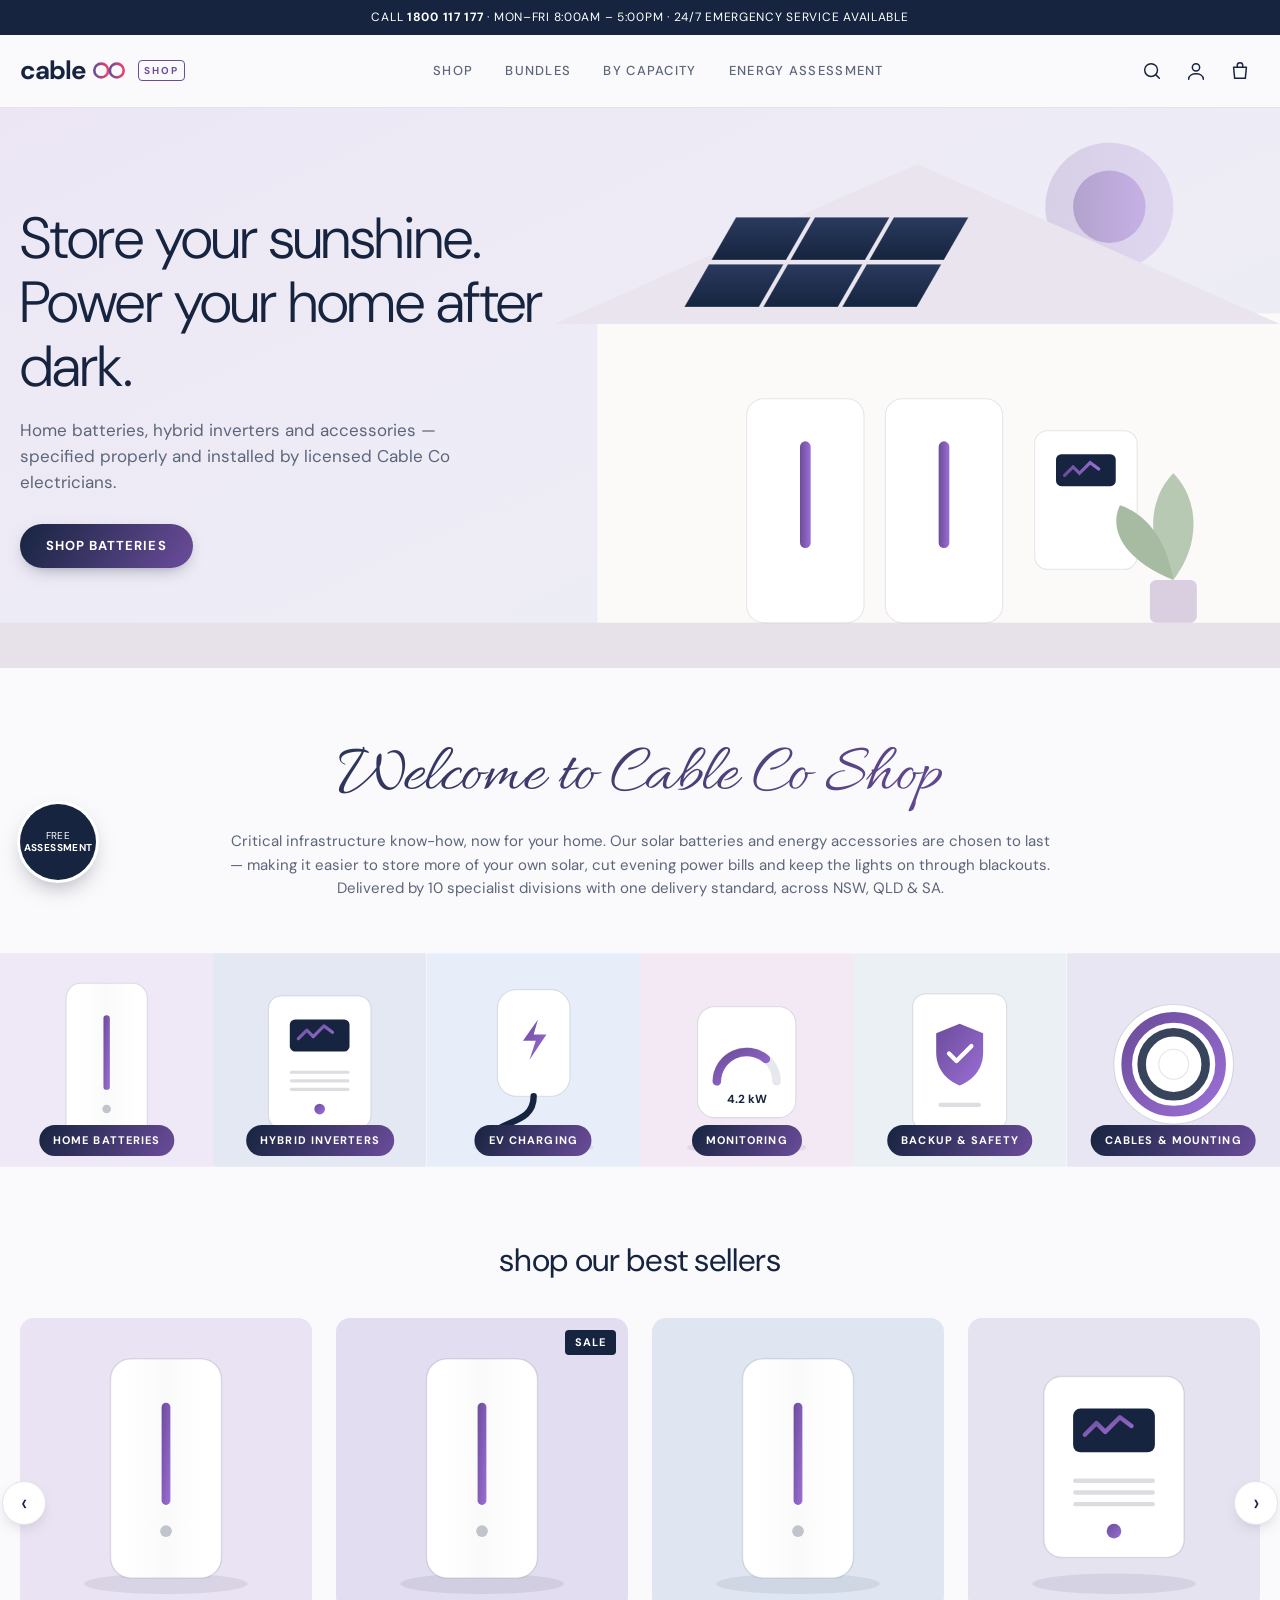
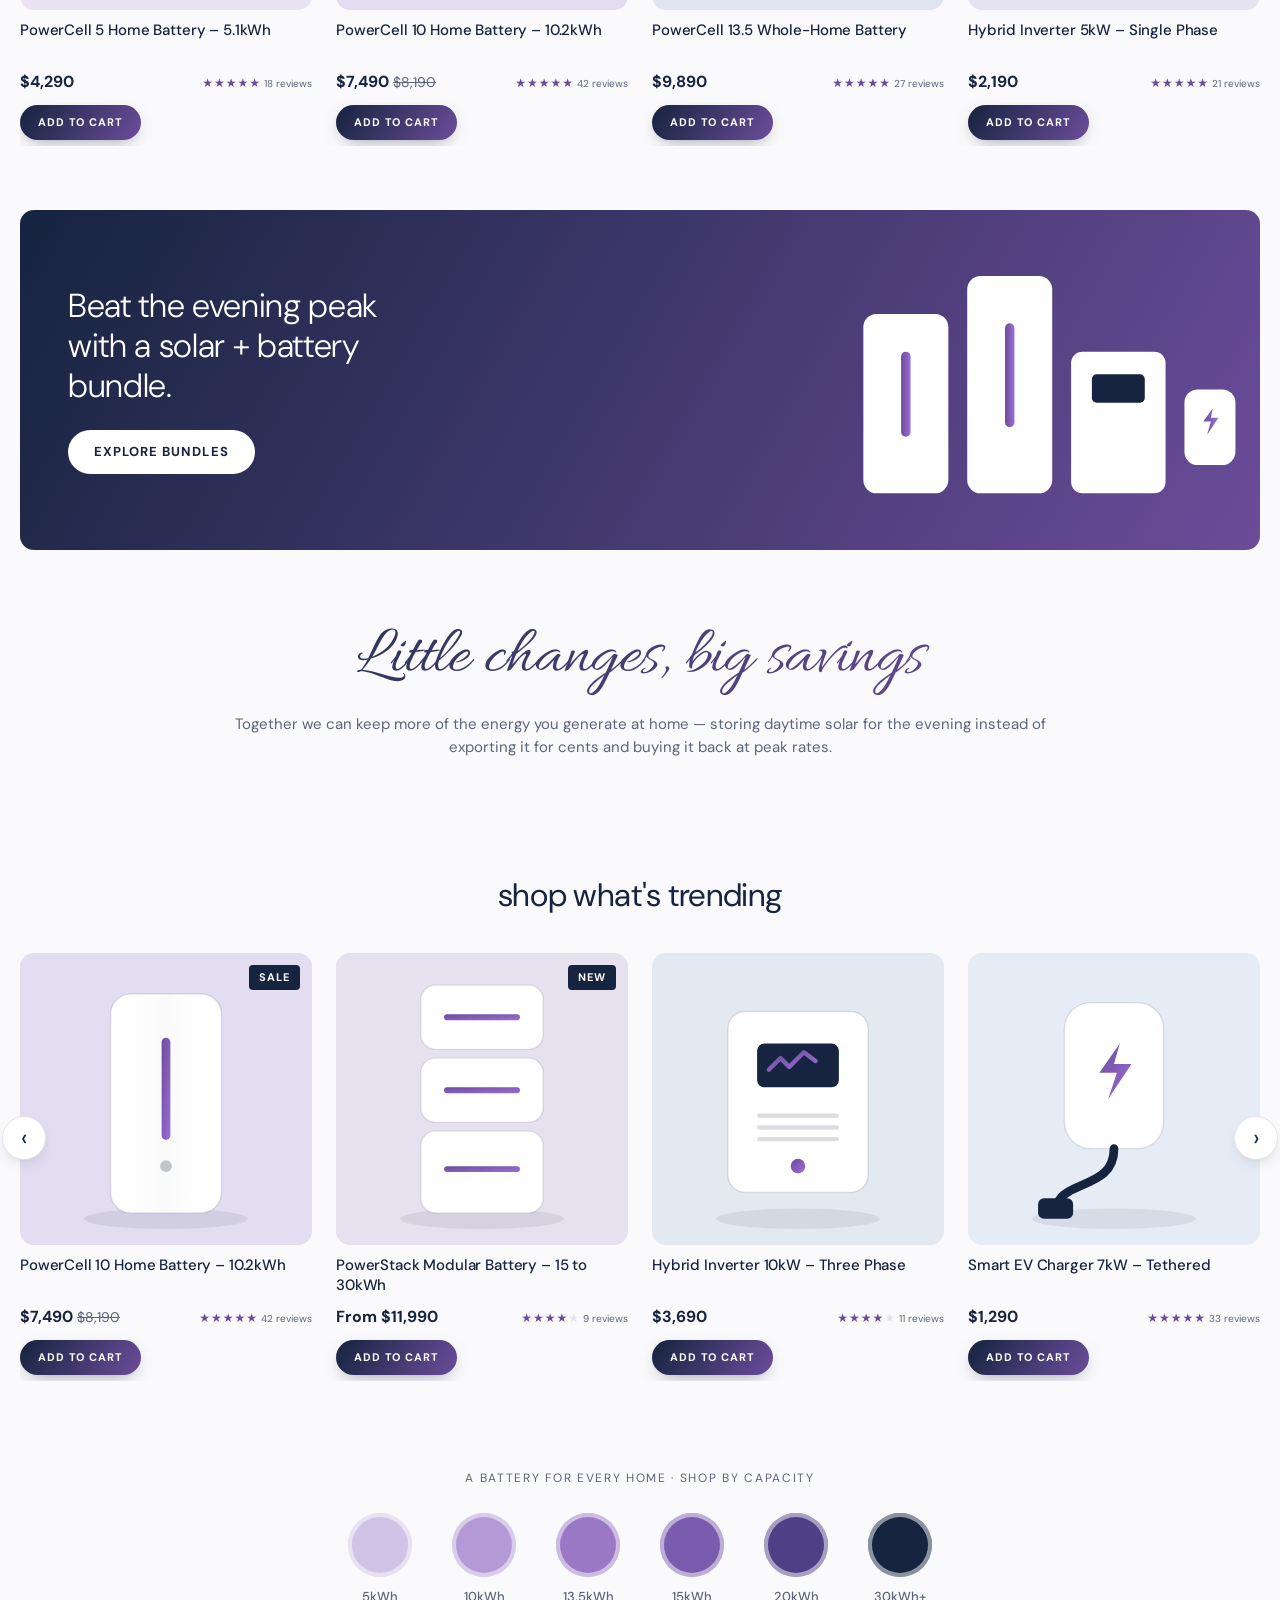
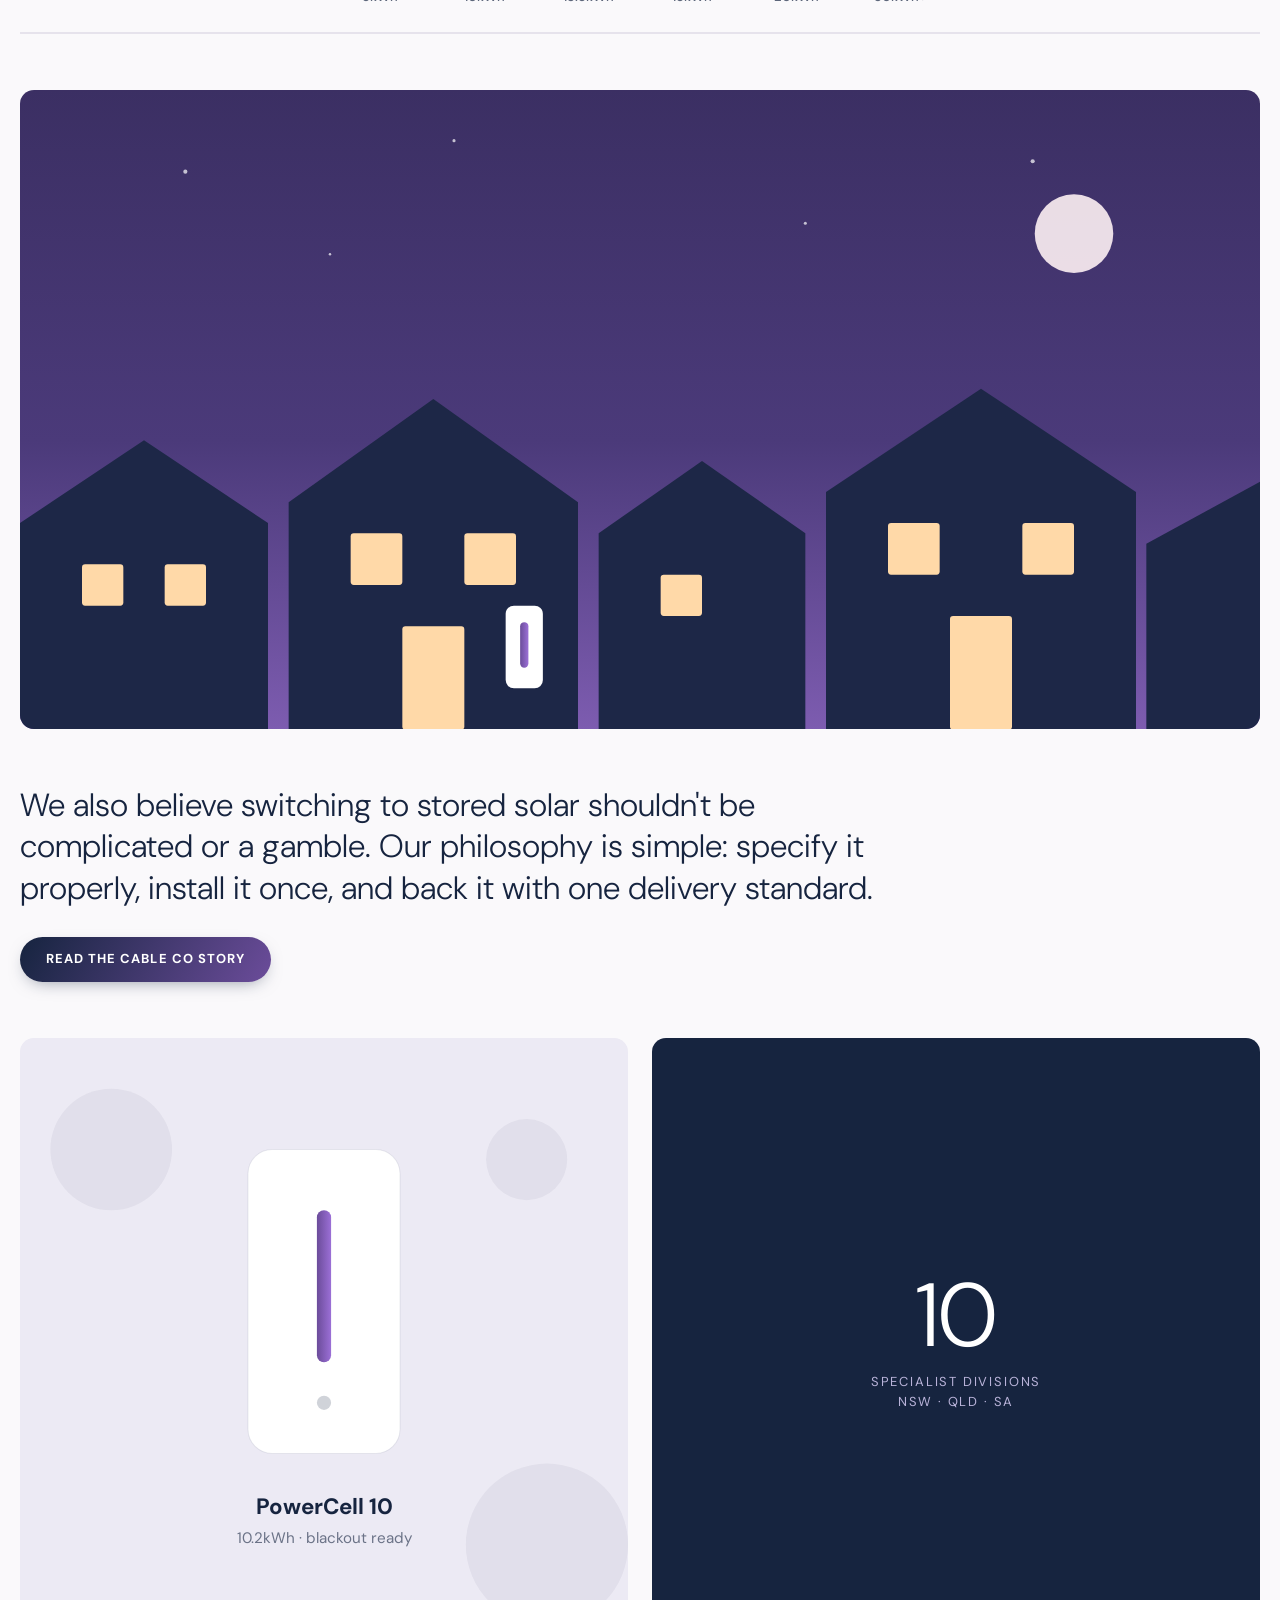
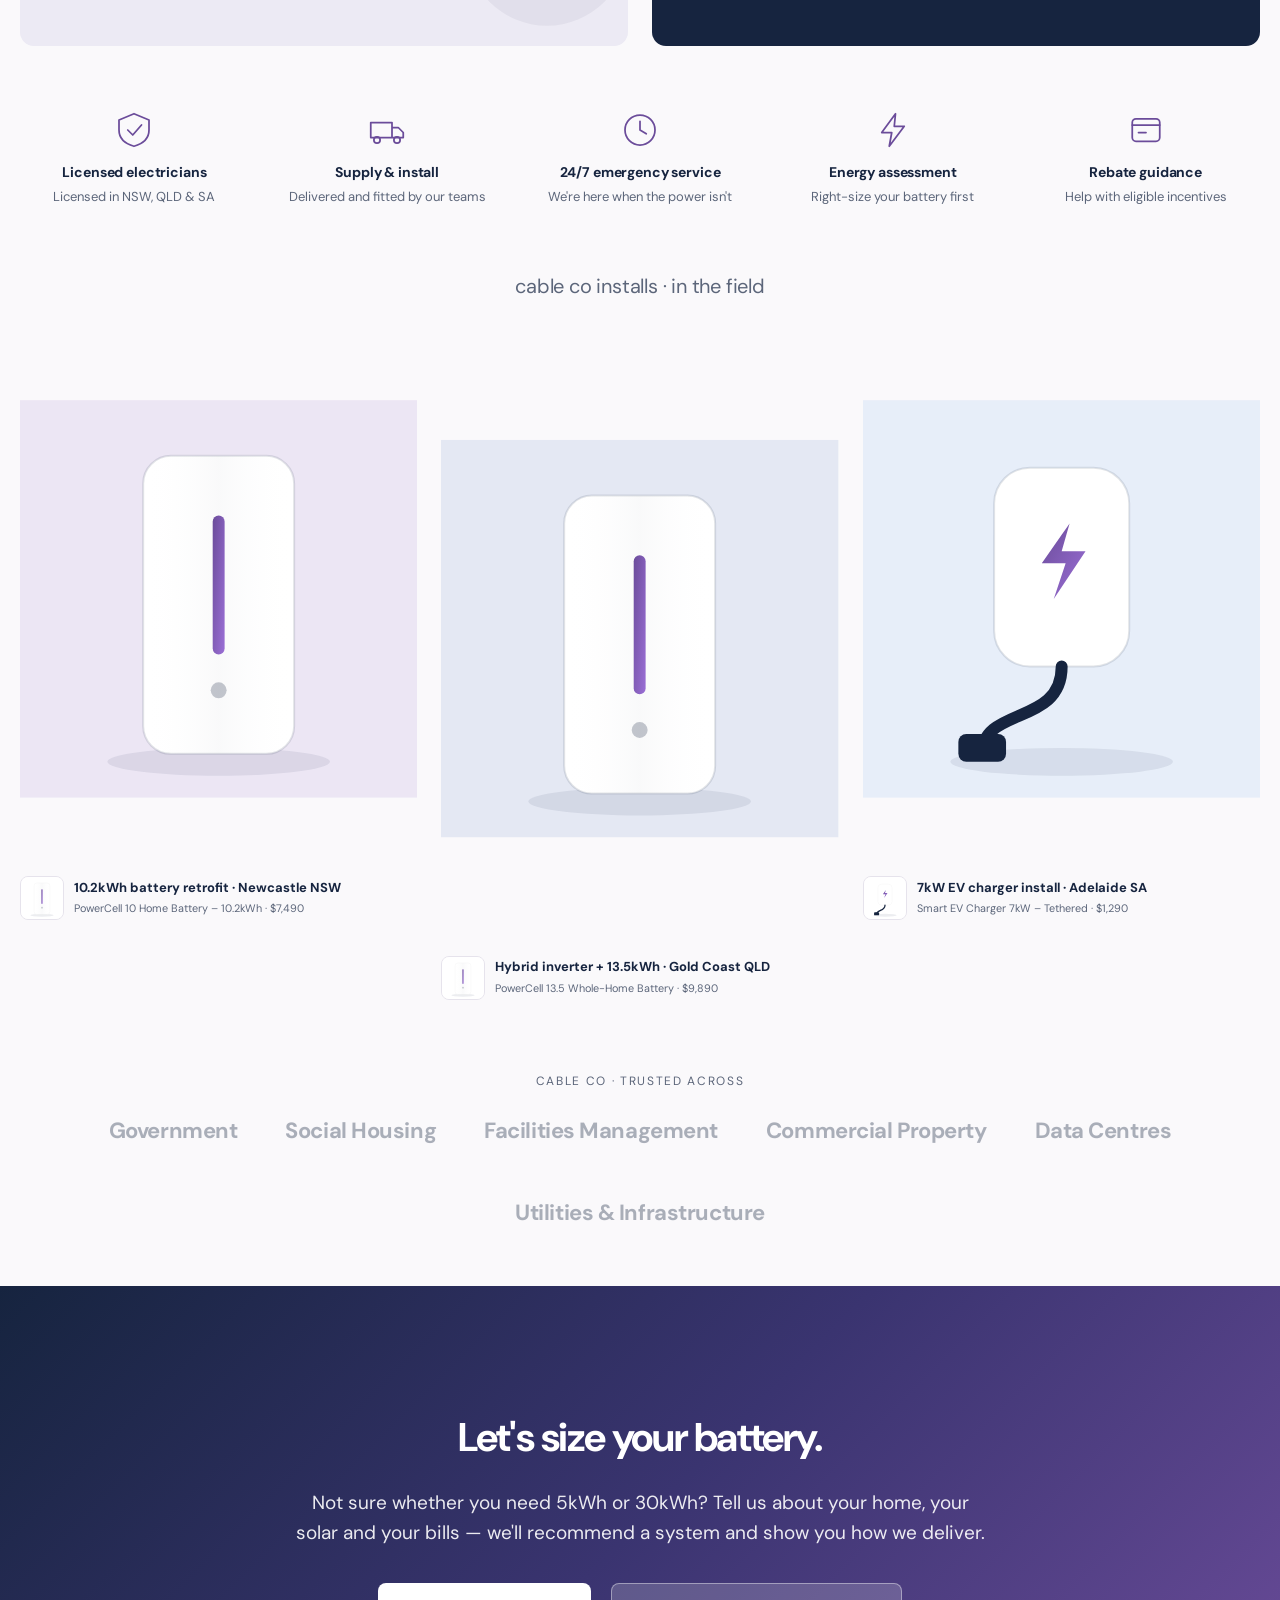
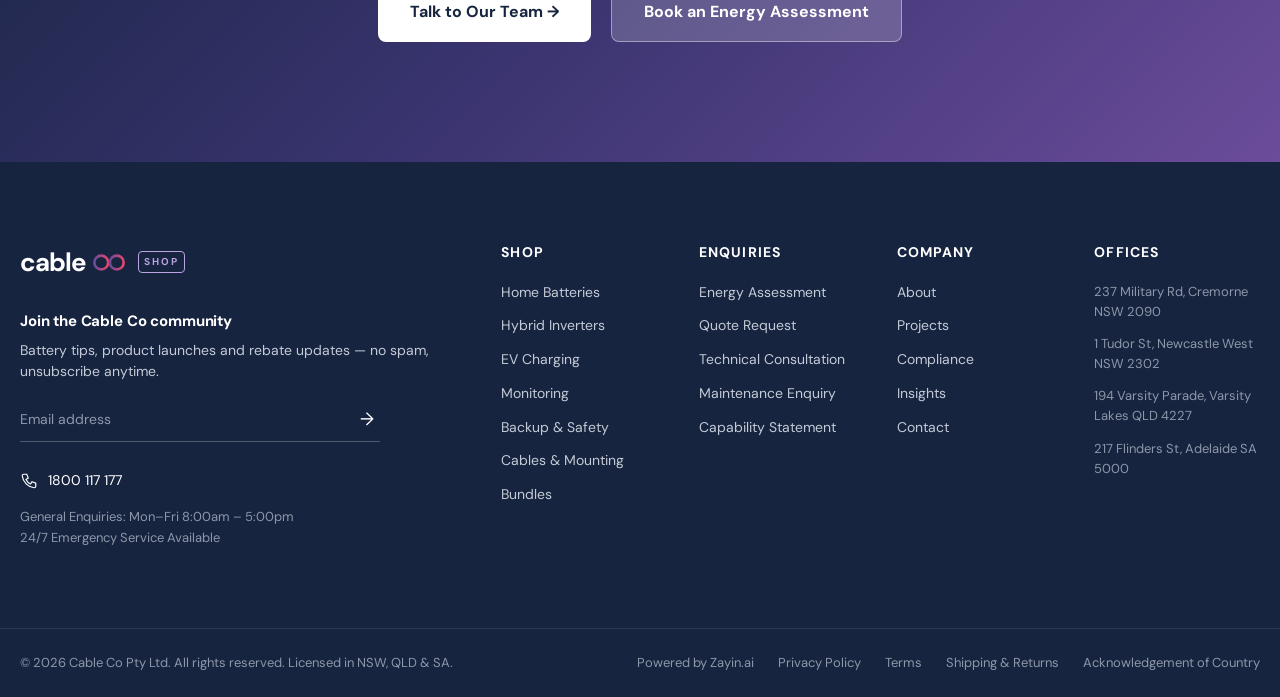
==== commit 75433ccf: "Add checkout page and shift palette toward navy and purple - New /checkout page: contact, delivery a" ====
--- a/index.html
+++ b/index.html
@@ -51,8 +51,8 @@
       <div class="hero-art" aria-hidden="true">
         <svg viewBox="0 0 1200 560" preserveAspectRatio="xMidYMid slice">
           <defs>
-            <linearGradient id="sky" x1="0" y1="0" x2="1" y2="1"><stop offset="0" stop-color="#ece6f4"/><stop offset=".6" stop-color="#f7eef2"/><stop offset="1" stop-color="#fde7ec"/></linearGradient>
-            <linearGradient id="hg" x1="0" x2="1"><stop offset="0" stop-color="#6b4c9a"/><stop offset="1" stop-color="#e8456b"/></linearGradient>
+            <linearGradient id="sky" x1="0" y1="0" x2="1" y2="1"><stop offset="0" stop-color="#ece6f4"/><stop offset=".6" stop-color="#eeedf6"/><stop offset="1" stop-color="#e6ebf5"/></linearGradient>
+            <linearGradient id="hg" x1="0" x2="1"><stop offset="0" stop-color="#6b4c9a"/><stop offset="1" stop-color="#9b6fd6"/></linearGradient>
             <linearGradient id="panel" x1="0" y1="0" x2="0" y2="1"><stop offset="0" stop-color="#2a3a5e"/><stop offset="1" stop-color="#16243f"/></linearGradient>
           </defs>
           <rect width="1200" height="560" fill="url(#sky)"/>
@@ -117,7 +117,7 @@
       <div class="promo">
         <div class="promo-art" aria-hidden="true">
           <svg viewBox="0 0 800 360" preserveAspectRatio="xMaxYMax meet">
-            <defs><linearGradient id="pg" x1="0" x2="1"><stop offset="0" stop-color="#6b4c9a"/><stop offset="1" stop-color="#e8456b"/></linearGradient></defs>
+            <defs><linearGradient id="pg" x1="0" x2="1"><stop offset="0" stop-color="#6b4c9a"/><stop offset="1" stop-color="#9b6fd6"/></linearGradient></defs>
             <g transform="translate(380 70)">
               <rect x="0" y="40" width="90" height="190" rx="14" fill="#fff"/><rect x="40" y="80" width="10" height="90" rx="5" fill="url(#pg)"/>
               <rect x="110" y="0" width="90" height="230" rx="14" fill="#fff"/><rect x="150" y="50" width="10" height="110" rx="5" fill="url(#pg)"/>
@@ -163,8 +163,8 @@
       <div class="feature-img" aria-hidden="true">
         <svg viewBox="0 0 1200 620" preserveAspectRatio="xMidYMid slice">
           <defs>
-            <linearGradient id="dusk" x1="0" y1="0" x2="0" y2="1"><stop offset="0" stop-color="#3b2f63"/><stop offset=".55" stop-color="#8e4b86"/><stop offset="1" stop-color="#e8738f"/></linearGradient>
-            <linearGradient id="fg" x1="0" x2="1"><stop offset="0" stop-color="#6b4c9a"/><stop offset="1" stop-color="#e8456b"/></linearGradient>
+            <linearGradient id="dusk" x1="0" y1="0" x2="0" y2="1"><stop offset="0" stop-color="#3b2f63"/><stop offset=".55" stop-color="#4b3a7a"/><stop offset="1" stop-color="#7d5cb0"/></linearGradient>
+            <linearGradient id="fg" x1="0" x2="1"><stop offset="0" stop-color="#6b4c9a"/><stop offset="1" stop-color="#9b6fd6"/></linearGradient>
           </defs>
           <rect width="1200" height="620" fill="url(#dusk)"/>
           <g fill="#fff" opacity=".7"><circle cx="160" cy="80" r="2"/><circle cx="420" cy="50" r="1.5"/><circle cx="980" cy="70" r="2"/><circle cx="760" cy="130" r="1.5"/><circle cx="300" cy="160" r="1.2"/></g>
@@ -193,8 +193,8 @@
     <section class="container split">
       <div class="split-img" aria-hidden="true">
         <svg viewBox="0 0 600 600" preserveAspectRatio="xMidYMid slice">
-          <defs><linearGradient id="sg" x1="0" x2="1"><stop offset="0" stop-color="#6b4c9a"/><stop offset="1" stop-color="#e8456b"/></linearGradient></defs>
-          <rect width="600" height="600" fill="#f4eff6"/>
+          <defs><linearGradient id="sg" x1="0" x2="1"><stop offset="0" stop-color="#6b4c9a"/><stop offset="1" stop-color="#9b6fd6"/></linearGradient></defs>
+          <rect width="600" height="600" fill="#eceaf4"/>
           <g fill="#16243f" opacity=".05"><circle cx="90" cy="110" r="60"/><circle cx="520" cy="500" r="80"/><circle cx="500" cy="120" r="40"/></g>
           <g transform="translate(225 110)"><rect width="150" height="300" rx="24" fill="#fff" stroke="#16243f" stroke-opacity=".08"/><rect x="68" y="60" width="14" height="150" rx="7" fill="url(#sg)"/><circle cx="75" cy="250" r="7" fill="#16243f" opacity=".2"/></g>
           <text x="300" y="470" text-anchor="middle" font-family="DM Sans, sans-serif" font-size="22" font-weight="700" fill="#16243f">PowerCell 10</text>
@@ -303,7 +303,6 @@
       <div class="subtotal"><span>Subtotal</span><strong data-cart-subtotal>$0</strong></div>
       <p class="fine">GST included. Installation quoted separately.</p>
       <button class="btn btn-grad btn-block" data-checkout>Checkout</button>
-      <p class="fine checkout-note" data-checkout-note hidden>Online payments are coming soon. Call <a href="tel:1800117177">1800 117 177</a> to order today.</p>
     </div>
   </aside>
   <div class="toast" data-toast></div>
--- a/assets/css/styles.css
+++ b/assets/css/styles.css
@@ -3,7 +3,9 @@
   --navy-2: #22314f;
   --purple: #6b4c9a;
   --pink: #e8456b;
-  --grad: linear-gradient(120deg, var(--purple), var(--pink));
+  --violet: #9b6fd6;
+  --grad: linear-gradient(120deg, var(--navy) 0%, var(--purple) 100%);
+  --grad-text: linear-gradient(120deg, var(--navy-2), var(--purple));
   --bg: #faf9fb;
   --tint: #f1edf6;
   --text: #16243f;
@@ -15,6 +17,7 @@
 }
 
 * { box-sizing: border-box; }
+[hidden] { display: none !important; }
 html { scroll-behavior: smooth; }
 body { margin: 0; font-family: var(--font); color: var(--text); background: var(--bg); line-height: 1.55; -webkit-font-smoothing: antialiased; }
 img, svg { display: block; max-width: 100%; }
@@ -28,7 +31,7 @@
 /* ---------- Buttons ---------- */
 .btn { display: inline-flex; align-items: center; justify-content: center; gap: 8px; border: 0; border-radius: 999px; padding: 12px 26px; font-size: 13px; font-weight: 700; letter-spacing: .08em; text-transform: uppercase; transition: transform .15s, box-shadow .15s, opacity .15s; }
 .btn:hover { transform: translateY(-1px); }
-.btn-grad { background: var(--grad); color: #fff; box-shadow: 0 6px 18px -8px rgba(232,69,107,.6); }
+.btn-grad { background: var(--grad); color: #fff; box-shadow: 0 6px 18px -8px rgba(22,36,63,.55); }
 .btn-light { background: #fff; color: var(--navy); }
 .btn-white { background: #fff; color: var(--navy); border-radius: 8px; text-transform: none; letter-spacing: 0; font-size: 16px; padding: 16px 32px; }
 .btn-ghost { background: rgba(255,255,255,.18); color: #fff; border: 1px solid rgba(255,255,255,.4); border-radius: 8px; text-transform: none; letter-spacing: 0; font-size: 16px; padding: 16px 32px; }
@@ -37,7 +40,7 @@
 .btn:disabled { opacity: .45; cursor: not-allowed; transform: none; }
 
 /* ---------- Announcement + header ---------- */
-.announce { background: var(--grad); color: #fff; text-align: center; font-size: 12px; letter-spacing: .06em; text-transform: uppercase; padding: 8px 16px; }
+.announce { background: var(--navy); color: #fff; text-align: center; font-size: 12px; letter-spacing: .06em; text-transform: uppercase; padding: 8px 16px; }
 .announce a { font-weight: 700; }
 
 .site-header { position: sticky; top: 0; z-index: 40; background: rgba(250,249,251,.92); backdrop-filter: blur(10px); border-bottom: 1px solid var(--line); }
@@ -47,17 +50,17 @@
 .logo-mark { width: 38px; height: 19px; }
 .logo-tag { margin-left: 6px; font-size: 10px; font-weight: 700; letter-spacing: .2em; text-transform: uppercase; color: var(--purple); border: 1px solid currentColor; border-radius: 4px; padding: 2px 5px; }
 .logo-light .logo-word { color: #fff; }
-.logo-light .logo-tag { color: #e9a5c0; }
+.logo-light .logo-tag { color: #b9a3e0; }
 
 .main-nav { display: flex; gap: 32px; margin: 0 auto; }
 .main-nav a { font-size: 13px; font-weight: 500; letter-spacing: .1em; text-transform: uppercase; color: var(--muted); }
-.main-nav a:hover { color: var(--pink); }
+.main-nav a:hover { color: var(--purple); }
 .header-icons { display: flex; gap: 4px; }
 .icon-btn { position: relative; display: grid; place-items: center; width: 40px; height: 40px; border: 0; background: none; border-radius: 50%; color: var(--navy); }
 .icon-btn:hover { background: var(--tint); }
 .icon-btn svg { width: 22px; height: 22px; fill: none; stroke: currentColor; stroke-width: 1.6; stroke-linecap: round; stroke-linejoin: round; }
 .menu-toggle { display: none; }
-.cart-count { position: absolute; top: 2px; right: 0; min-width: 18px; height: 18px; padding: 0 5px; border-radius: 9px; background: var(--pink); color: #fff; font-size: 11px; font-weight: 700; display: none; place-items: center; }
+.cart-count { position: absolute; top: 2px; right: 0; min-width: 18px; height: 18px; padding: 0 5px; border-radius: 9px; background: var(--purple); color: #fff; font-size: 11px; font-weight: 700; display: none; place-items: center; }
 .cart-count.show { display: grid; }
 
 /* ---------- Hero ---------- */
@@ -70,7 +73,7 @@
 
 /* ---------- Welcome / script headings ---------- */
 .welcome { text-align: center; padding: 72px 0 48px; }
-.script { font-family: var(--script); font-weight: 400; font-size: clamp(44px, 6vw, 68px); line-height: 1.1; background: var(--grad); -webkit-background-clip: text; background-clip: text; color: transparent; padding: 0 .1em; }
+.script { font-family: var(--script); font-weight: 400; font-size: clamp(44px, 6vw, 68px); line-height: 1.1; background: var(--grad-text); -webkit-background-clip: text; background-clip: text; color: transparent; padding: 0 .1em; }
 .welcome p { color: var(--muted); font-size: 15px; margin: 16px auto 0; }
 
 /* ---------- Category tiles ---------- */
@@ -99,7 +102,7 @@
 .card-title { font-size: 15px; font-weight: 500; line-height: 1.35; min-height: 2.7em; }
 .card-meta { display: flex; justify-content: space-between; align-items: baseline; gap: 8px; flex-wrap: wrap; }
 .price { font-weight: 700; font-size: 16px; }
-.price s { font-weight: 400; color: var(--pink); font-size: 14px; }
+.price s { font-weight: 400; color: var(--muted); font-size: 14px; }
 .rating { font-size: 12px; color: var(--muted); }
 .stars { color: var(--purple); letter-spacing: 1px; }
 .stars .off { color: var(--line); }
@@ -133,9 +136,9 @@
 .split { display: grid; grid-template-columns: 1fr 1fr; gap: 24px; }
 .split-img { border-radius: var(--radius); overflow: hidden; aspect-ratio: 1; }
 .split-img svg { width: 100%; height: 100%; }
-.stat-box { border-radius: var(--radius); background: var(--tint); display: flex; flex-direction: column; align-items: center; justify-content: center; text-align: center; }
-.stat-num { font-size: clamp(56px, 7vw, 96px); font-weight: 300; line-height: 1; background: var(--grad); -webkit-background-clip: text; background-clip: text; color: transparent; }
-.stat-label { margin-top: 12px; font-size: 13px; letter-spacing: .14em; text-transform: uppercase; color: var(--muted); }
+.stat-box { border-radius: var(--radius); background: var(--navy); display: flex; flex-direction: column; align-items: center; justify-content: center; text-align: center; }
+.stat-num { font-size: clamp(56px, 7vw, 96px); font-weight: 300; line-height: 1; color: #fff; }
+.stat-label { margin-top: 12px; font-size: 13px; letter-spacing: .14em; text-transform: uppercase; color: #b9b3d9; }
 
 /* ---------- USPs ---------- */
 .usps { display: grid; grid-template-columns: repeat(5, 1fr); gap: 24px; padding: 64px 0; text-align: center; }
@@ -161,7 +164,7 @@
 .sector-strip span { font-size: clamp(16px, 1.8vw, 22px); font-weight: 700; letter-spacing: -0.02em; color: var(--navy); opacity: .35; }
 
 /* ---------- CTA band ---------- */
-.cta-band { background: linear-gradient(135deg, #6a4c9c 0%, #b44d8a 55%, #e8456b 100%); color: #fff; text-align: center; padding: 120px 0; }
+.cta-band { background: linear-gradient(135deg, #16243f 0%, #3a3470 50%, #6b4c9a 100%); color: #fff; text-align: center; padding: 120px 0; }
 .cta-band h2 { font-size: clamp(30px, 3.4vw, 40px); font-weight: 700; letter-spacing: -0.03em; }
 .cta-band p { font-size: 19px; opacity: .9; margin: 20px auto 36px; max-width: 700px; }
 .cta-btns { display: flex; gap: 20px; justify-content: center; flex-wrap: wrap; }
@@ -213,7 +216,7 @@
 .subtotal { display: flex; justify-content: space-between; font-size: 16px; }
 .fine { font-size: 12px; color: var(--muted); margin: 6px 0 16px; }
 .checkout-note { margin: 12px 0 0; }
-.checkout-note a { color: var(--pink); font-weight: 700; }
+.checkout-note a { color: var(--purple); font-weight: 700; }
 
 .toast { position: fixed; left: 50%; bottom: 28px; transform: translate(-50%, 20px); background: var(--navy); color: #fff; padding: 10px 20px; border-radius: 999px; font-size: 14px; opacity: 0; pointer-events: none; transition: .25s; z-index: 70; }
 .toast.show { opacity: 1; transform: translate(-50%, 0); }
@@ -257,3 +260,89 @@
   .footer-cols { grid-template-columns: repeat(2, 1fr); }
   .feature-img { aspect-ratio: 4 / 3; }
 }
+
+/* ---------- Checkout ---------- */
+.checkout-page { background: #f4f5f9; }
+.co-header { background: var(--navy); }
+.co-header-inner { display: flex; justify-content: space-between; align-items: center; height: 72px; }
+.co-secure { display: flex; align-items: center; gap: 8px; color: #b9b3d9; font-size: 13px; letter-spacing: .08em; text-transform: uppercase; }
+.co-secure svg, .pay-box svg { width: 18px; height: 18px; fill: none; stroke: currentColor; stroke-width: 1.6; flex: none; }
+.co-main { padding: 28px 0 80px; }
+.co-back { display: inline-block; font-size: 14px; color: var(--purple); margin-bottom: 24px; }
+.co-grid { display: grid; grid-template-columns: 1.5fr 1fr; gap: 32px; align-items: start; }
+.co-grid[hidden] { display: none; }
+.co-step { border: 0; margin: 0 0 20px; padding: 28px; background: #fff; border-radius: var(--radius); border: 1px solid var(--line); }
+.co-step legend { float: left; width: 100%; display: flex; align-items: center; gap: 12px; font-size: 18px; font-weight: 700; margin-bottom: 20px; padding: 0; }
+.co-step legend + * { clear: both; }
+.num { display: grid; place-items: center; width: 28px; height: 28px; border-radius: 50%; background: var(--navy); color: #fff; font-size: 13px; }
+.field { display: block; margin-bottom: 14px; flex: 1; min-width: 0; }
+.field > span { display: block; font-size: 13px; font-weight: 500; color: var(--muted); margin-bottom: 6px; }
+.field em { font-style: normal; opacity: .7; }
+.field input, .field select, .field textarea, .promo-code input { width: 100%; font: inherit; font-size: 15px; color: var(--text); background: #fff; border: 1px solid #d5d8e2; border-radius: 10px; padding: 12px 14px; transition: border-color .15s, box-shadow .15s; }
+.field input:focus, .field select:focus, .field textarea:focus, .promo-code input:focus { outline: none; border-color: var(--purple); box-shadow: 0 0 0 3px rgba(107,76,154,.15); }
+.field.invalid input, .field.invalid select { border-color: #d64545; }
+.field-row { display: flex; gap: 14px; }
+.field-row.three .field:first-child { flex: 2; }
+.check { display: flex; align-items: center; gap: 10px; font-size: 14px; color: var(--muted); }
+.check input { width: 18px; height: 18px; accent-color: var(--purple); }
+.check.invalid { color: #d64545; }
+.check a { color: var(--purple); text-decoration: underline; }
+.terms { margin: 4px 0 16px; }
+.hint { font-size: 13px; color: var(--purple); margin: 0 0 8px; }
+.options { display: grid; gap: 10px; margin-bottom: 16px; }
+.option { display: flex; align-items: center; gap: 14px; padding: 16px; border: 1px solid #d5d8e2; border-radius: 12px; cursor: pointer; transition: border-color .15s, background .15s; }
+.option input { width: 18px; height: 18px; accent-color: var(--purple); flex: none; }
+.option.selected { border-color: var(--purple); background: #f5f2fb; }
+.option:has(input:disabled) { opacity: .45; cursor: not-allowed; }
+.opt-body { flex: 1; }
+.opt-body strong { display: block; font-size: 15px; }
+.opt-body small { color: var(--muted); font-size: 13px; }
+.opt-price { font-weight: 700; font-size: 14px; }
+.opt-icons svg { width: 26px; height: 26px; fill: none; stroke: var(--navy); stroke-width: 1.4; }
+.pay-box { display: flex; gap: 12px; align-items: flex-start; background: var(--navy); color: #c4cad6; border-radius: 12px; padding: 16px 18px; font-size: 13px; }
+.pay-box p { margin: 0; }
+.form-error { color: #d64545; font-size: 14px; margin: 0 0 12px; }
+.btn-lg { padding: 18px 28px; font-size: 14px; }
+.btn-navy { background: var(--navy); color: #fff; }
+
+.co-summary { position: sticky; top: 24px; background: #fff; border: 1px solid var(--line); border-radius: var(--radius); padding: 28px; }
+.co-summary h2 { font-size: 18px; font-weight: 700; margin-bottom: 8px; }
+.co-line { display: grid; grid-template-columns: 64px 1fr auto; gap: 14px; align-items: start; padding: 14px 0; border-bottom: 1px solid var(--line); font-size: 14px; }
+.co-line p { margin: 0 0 6px; }
+.co-line-img { position: relative; border-radius: 10px; overflow: visible; aspect-ratio: 1; }
+.co-line-img svg { width: 100%; height: 100%; border-radius: 10px; }
+.co-qty-badge { position: absolute; top: -8px; right: -8px; min-width: 22px; height: 22px; border-radius: 11px; background: var(--navy); color: #fff; font-size: 12px; display: grid; place-items: center; padding: 0 6px; }
+.co-line .qty { margin-top: 0; }
+.promo-code { display: flex; gap: 10px; margin: 18px 0 8px; }
+.promo-code input { padding: 10px 14px; }
+.totals { margin: 16px 0 0; }
+.totals div { display: flex; justify-content: space-between; gap: 12px; font-size: 14px; padding: 6px 0; }
+.totals div[hidden] { display: none; }
+.totals dt { color: var(--muted); }
+.totals dd { margin: 0; text-align: right; }
+.totals .grand { border-top: 1px solid var(--line); margin-top: 8px; padding-top: 14px; font-size: 18px; font-weight: 700; }
+.totals .grand dt { color: var(--text); }
+.totals .gst { font-size: 12px; padding-top: 0; }
+.co-trust { list-style: none; margin: 20px 0 0; padding: 16px 0 0; border-top: 1px solid var(--line); font-size: 13px; color: var(--muted); display: grid; gap: 6px; }
+.co-trust li::before { content: "✓"; color: var(--purple); font-weight: 700; margin-right: 8px; }
+.co-trust a { color: var(--purple); font-weight: 700; }
+
+.co-empty, .co-done { max-width: 560px; margin: 40px auto; text-align: center; background: #fff; border: 1px solid var(--line); border-radius: var(--radius); padding: 48px 32px; }
+.co-empty h1, .co-done h1 { font-size: 28px; margin-bottom: 8px; }
+.co-empty p, .co-done p { color: var(--muted); }
+.co-done-icon { width: 64px; height: 64px; margin: 0 auto 20px; border-radius: 50%; background: var(--grad); display: grid; place-items: center; }
+.co-done-icon svg { width: 30px; height: 30px; fill: none; stroke: #fff; stroke-width: 2.4; stroke-linecap: round; stroke-linejoin: round; }
+.co-notice { background: #f5f2fb; border-radius: 12px; padding: 16px; font-size: 14px; margin: 20px 0 28px; }
+.co-notice a { color: var(--purple); font-weight: 700; }
+.co-footer { background: var(--navy); color: #8e97a9; font-size: 13px; padding: 24px 0; }
+.co-footer a:hover { color: #fff; }
+
+@media (max-width: 900px) {
+  .co-grid { grid-template-columns: 1fr; }
+  .co-summary { position: static; order: -1; }
+}
+@media (max-width: 560px) {
+  .co-step, .co-summary { padding: 20px 16px; }
+  .field-row { flex-direction: column; gap: 0; }
+  .co-secure { font-size: 11px; }
+}
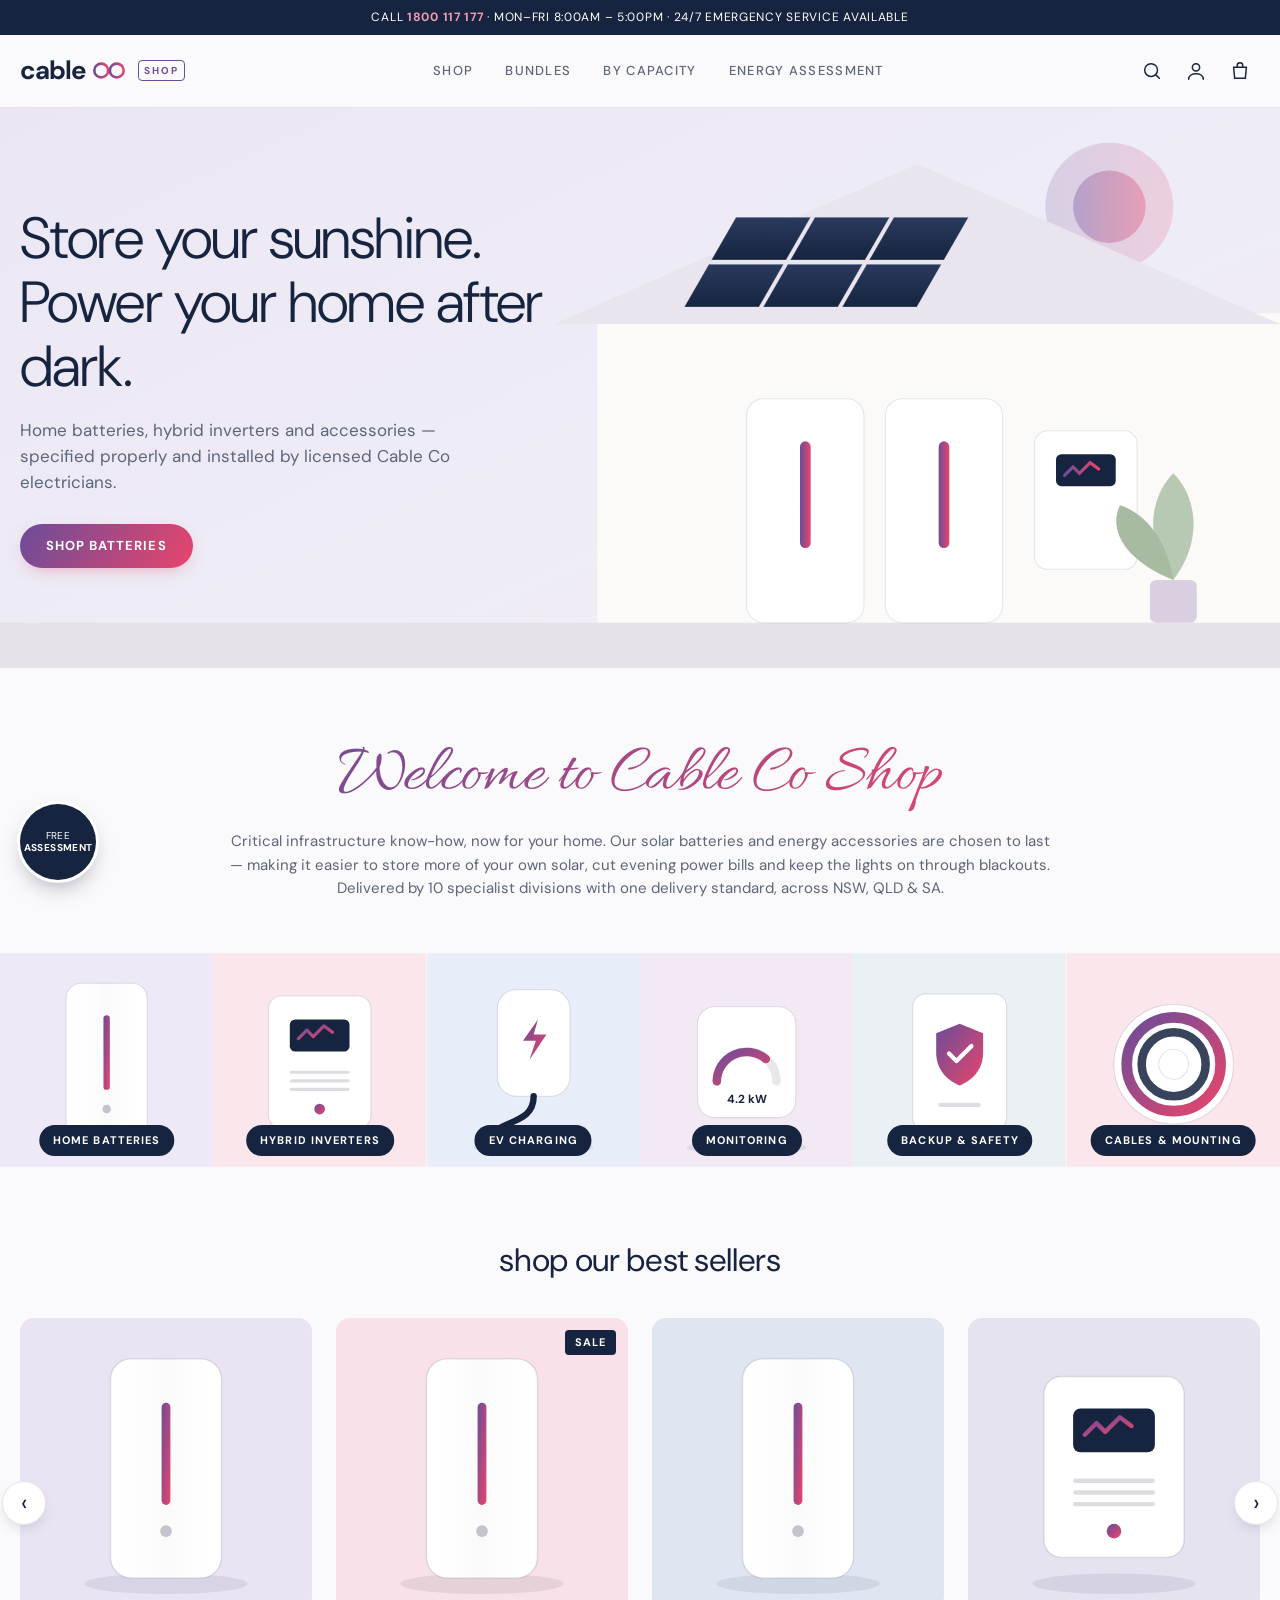
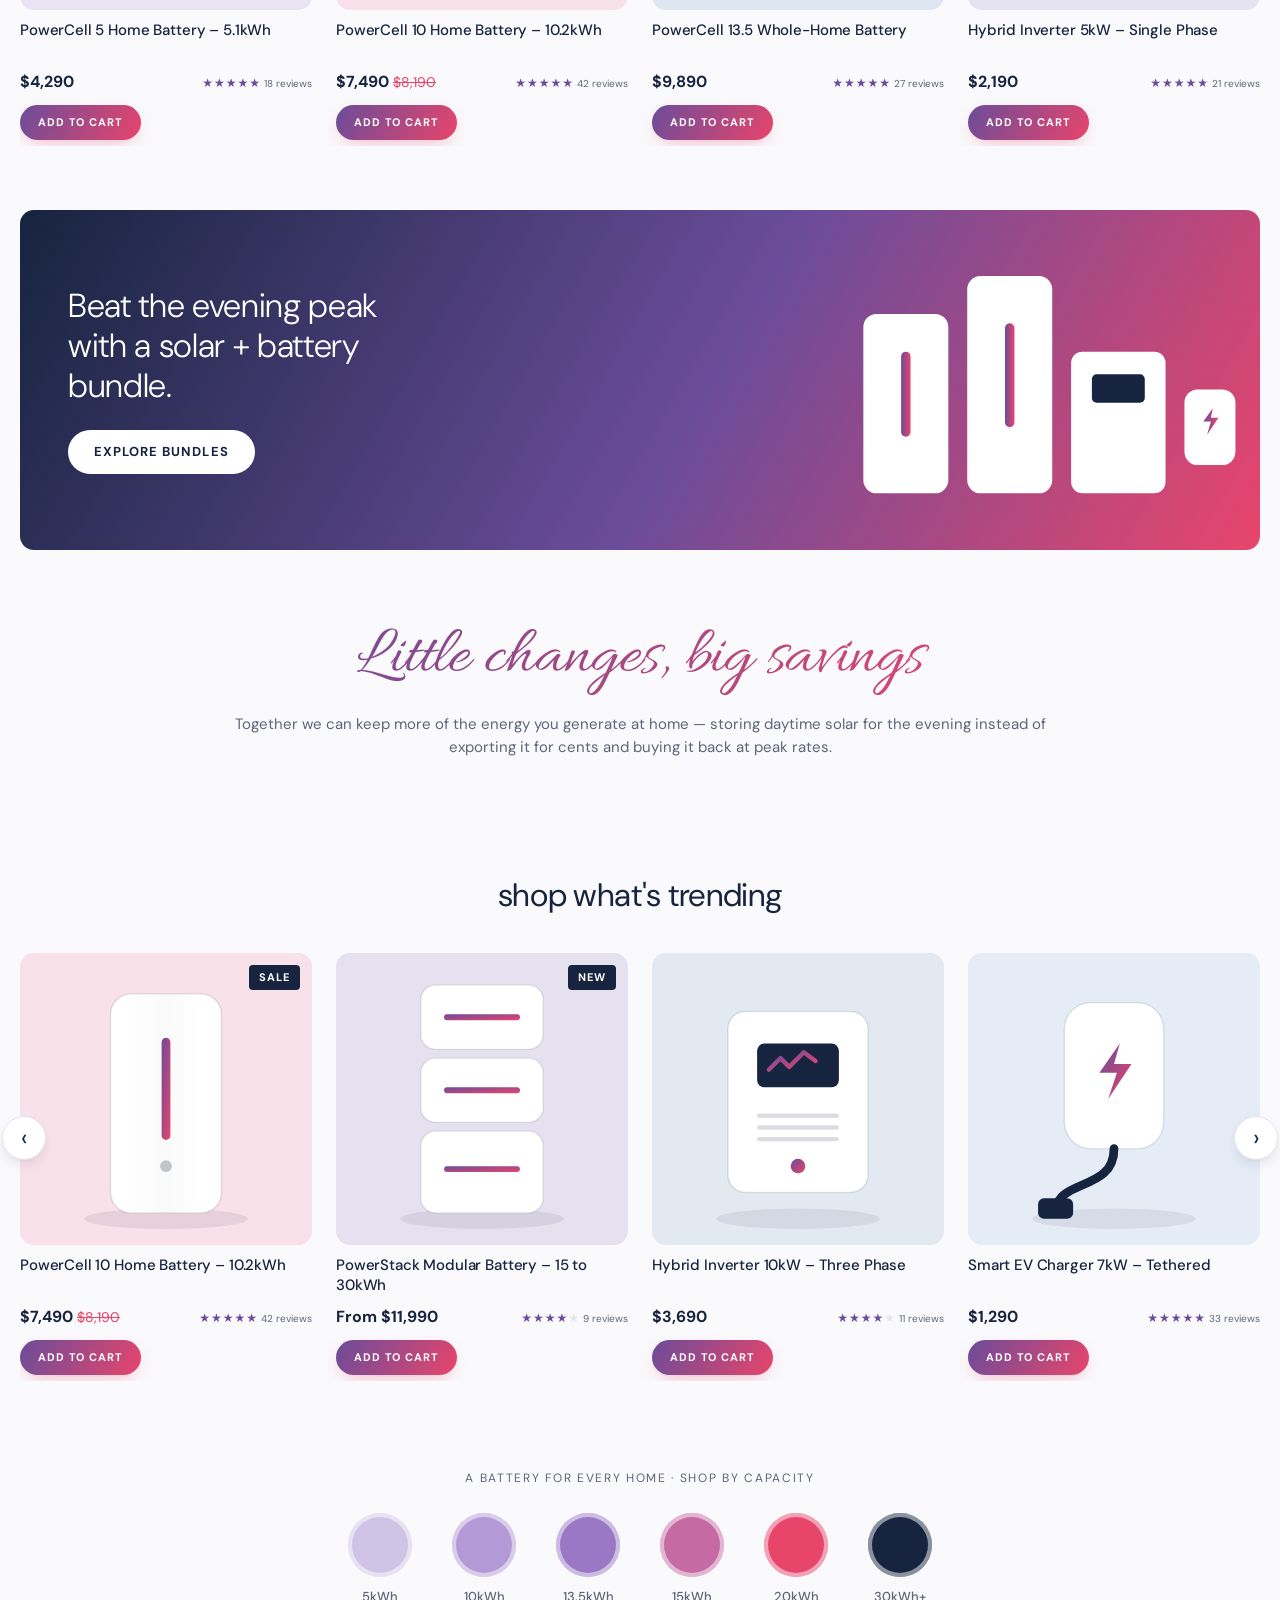
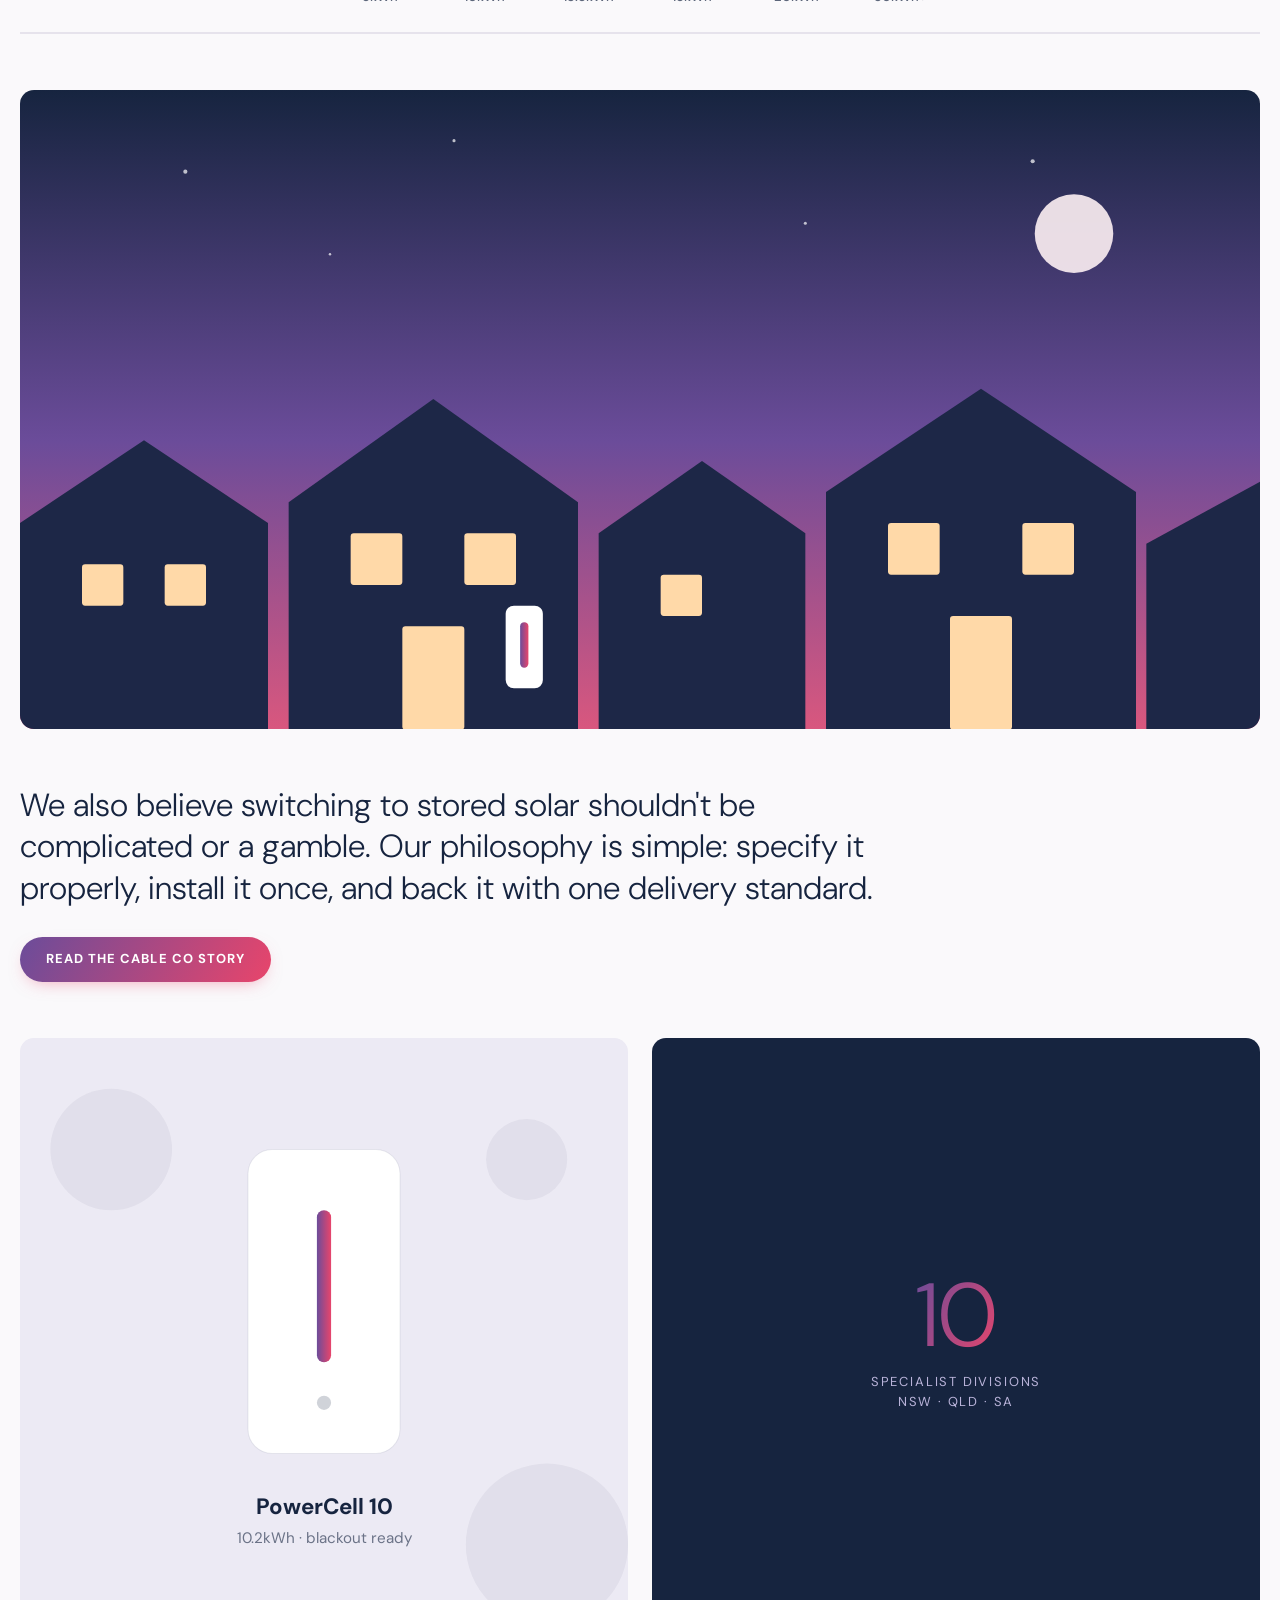
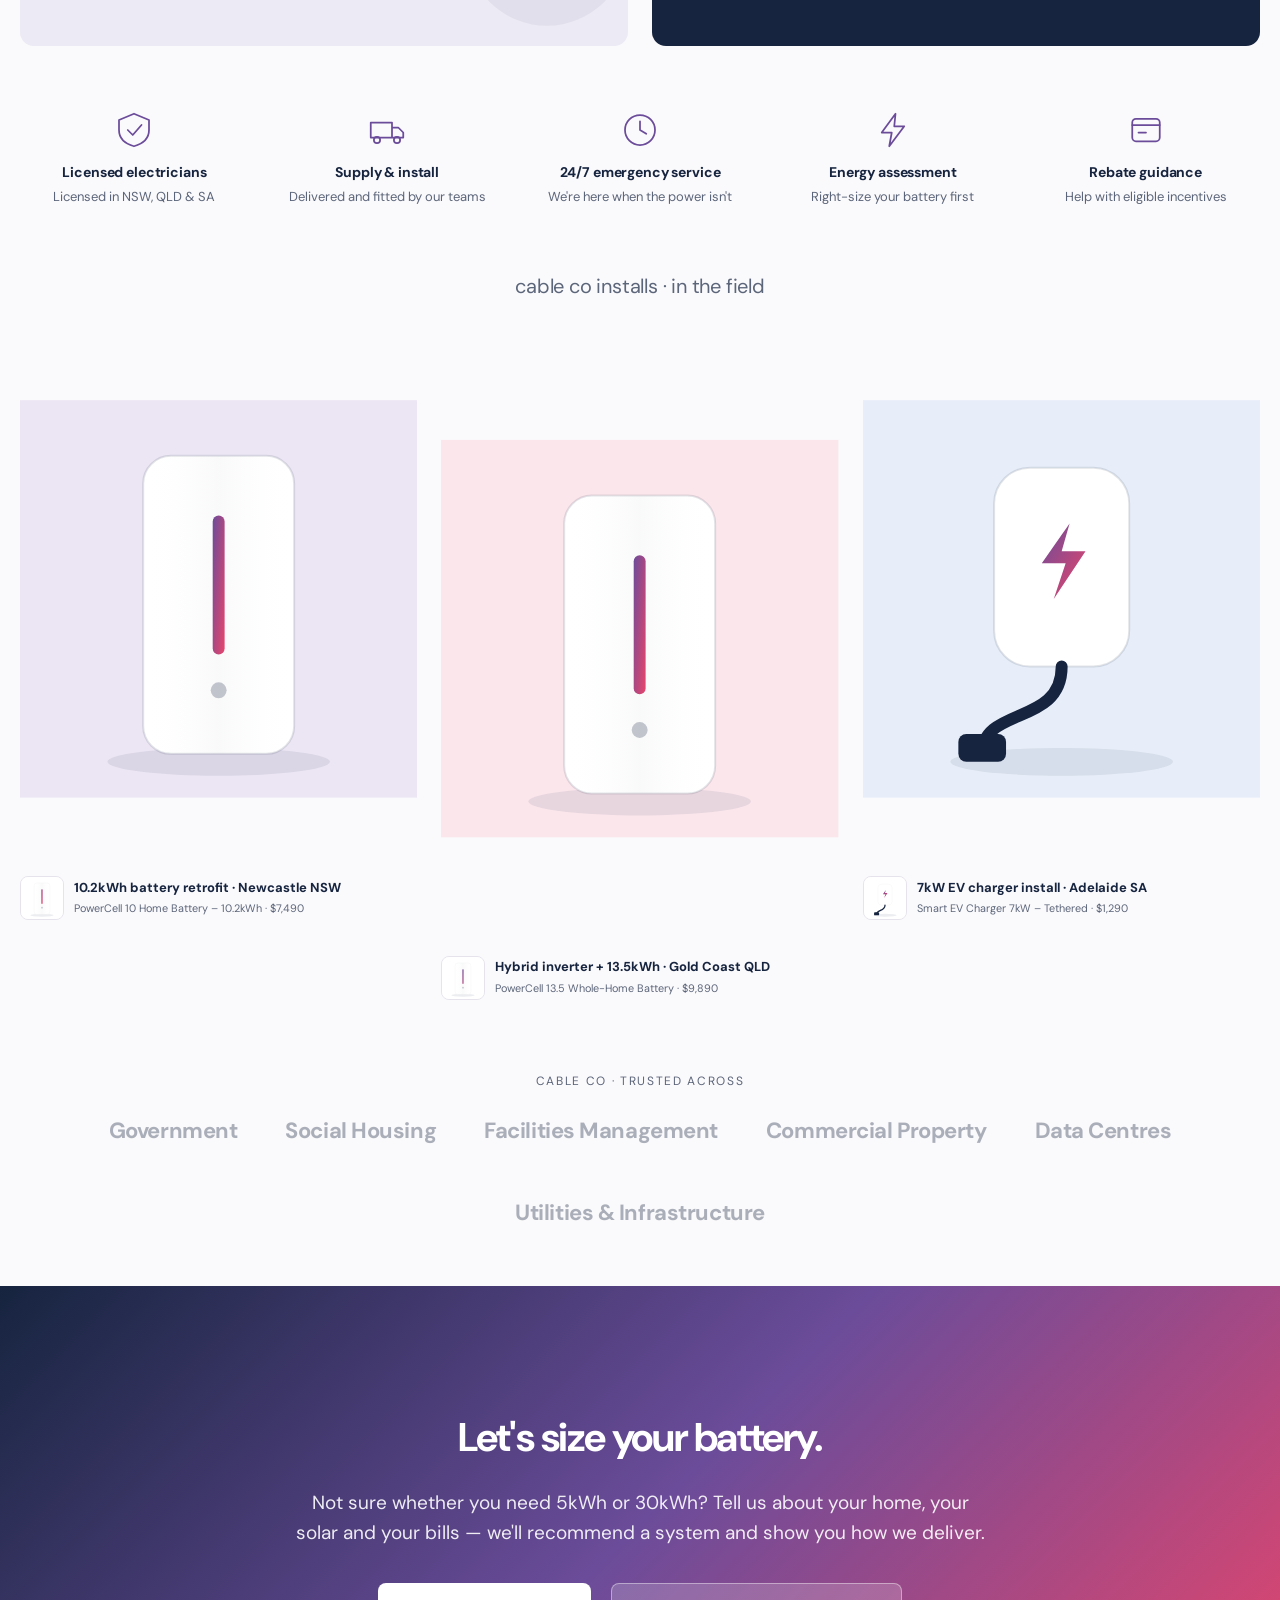
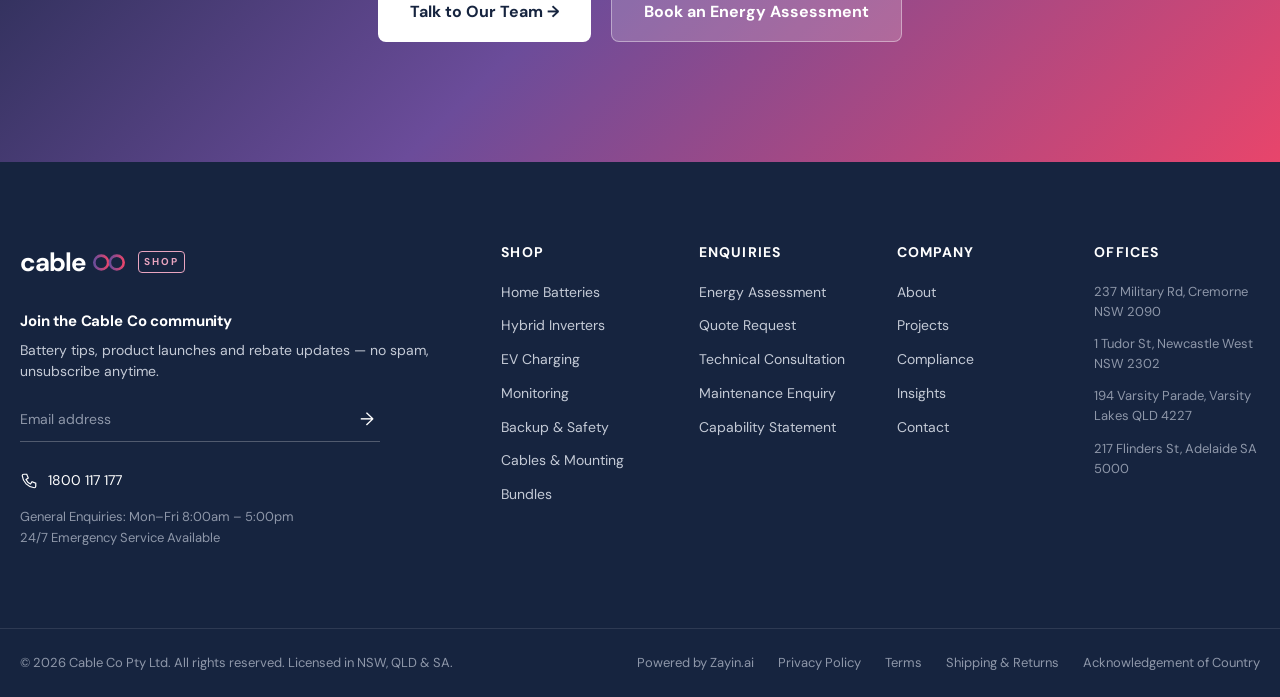
==== commit 12c0c787: "Rebalance palette across navy, purple and pink Bring pink back as an accent alongside the navy and p" ====
--- a/index.html
+++ b/index.html
@@ -51,8 +51,8 @@
       <div class="hero-art" aria-hidden="true">
         <svg viewBox="0 0 1200 560" preserveAspectRatio="xMidYMid slice">
           <defs>
-            <linearGradient id="sky" x1="0" y1="0" x2="1" y2="1"><stop offset="0" stop-color="#ece6f4"/><stop offset=".6" stop-color="#eeedf6"/><stop offset="1" stop-color="#e6ebf5"/></linearGradient>
-            <linearGradient id="hg" x1="0" x2="1"><stop offset="0" stop-color="#6b4c9a"/><stop offset="1" stop-color="#9b6fd6"/></linearGradient>
+            <linearGradient id="sky" x1="0" y1="0" x2="1" y2="1"><stop offset="0" stop-color="#ece6f4"/><stop offset=".6" stop-color="#eeedf6"/><stop offset="1" stop-color="#fbe6ec"/></linearGradient>
+            <linearGradient id="hg" x1="0" x2="1"><stop offset="0" stop-color="#6b4c9a"/><stop offset="1" stop-color="#e8456b"/></linearGradient>
             <linearGradient id="panel" x1="0" y1="0" x2="0" y2="1"><stop offset="0" stop-color="#2a3a5e"/><stop offset="1" stop-color="#16243f"/></linearGradient>
           </defs>
           <rect width="1200" height="560" fill="url(#sky)"/>
@@ -117,7 +117,7 @@
       <div class="promo">
         <div class="promo-art" aria-hidden="true">
           <svg viewBox="0 0 800 360" preserveAspectRatio="xMaxYMax meet">
-            <defs><linearGradient id="pg" x1="0" x2="1"><stop offset="0" stop-color="#6b4c9a"/><stop offset="1" stop-color="#9b6fd6"/></linearGradient></defs>
+            <defs><linearGradient id="pg" x1="0" x2="1"><stop offset="0" stop-color="#6b4c9a"/><stop offset="1" stop-color="#e8456b"/></linearGradient></defs>
             <g transform="translate(380 70)">
               <rect x="0" y="40" width="90" height="190" rx="14" fill="#fff"/><rect x="40" y="80" width="10" height="90" rx="5" fill="url(#pg)"/>
               <rect x="110" y="0" width="90" height="230" rx="14" fill="#fff"/><rect x="150" y="50" width="10" height="110" rx="5" fill="url(#pg)"/>
@@ -163,8 +163,8 @@
       <div class="feature-img" aria-hidden="true">
         <svg viewBox="0 0 1200 620" preserveAspectRatio="xMidYMid slice">
           <defs>
-            <linearGradient id="dusk" x1="0" y1="0" x2="0" y2="1"><stop offset="0" stop-color="#3b2f63"/><stop offset=".55" stop-color="#4b3a7a"/><stop offset="1" stop-color="#7d5cb0"/></linearGradient>
-            <linearGradient id="fg" x1="0" x2="1"><stop offset="0" stop-color="#6b4c9a"/><stop offset="1" stop-color="#9b6fd6"/></linearGradient>
+            <linearGradient id="dusk" x1="0" y1="0" x2="0" y2="1"><stop offset="0" stop-color="#16243f"/><stop offset=".55" stop-color="#6b4c9a"/><stop offset="1" stop-color="#d9577e"/></linearGradient>
+            <linearGradient id="fg" x1="0" x2="1"><stop offset="0" stop-color="#6b4c9a"/><stop offset="1" stop-color="#e8456b"/></linearGradient>
           </defs>
           <rect width="1200" height="620" fill="url(#dusk)"/>
           <g fill="#fff" opacity=".7"><circle cx="160" cy="80" r="2"/><circle cx="420" cy="50" r="1.5"/><circle cx="980" cy="70" r="2"/><circle cx="760" cy="130" r="1.5"/><circle cx="300" cy="160" r="1.2"/></g>
@@ -193,7 +193,7 @@
     <section class="container split">
       <div class="split-img" aria-hidden="true">
         <svg viewBox="0 0 600 600" preserveAspectRatio="xMidYMid slice">
-          <defs><linearGradient id="sg" x1="0" x2="1"><stop offset="0" stop-color="#6b4c9a"/><stop offset="1" stop-color="#9b6fd6"/></linearGradient></defs>
+          <defs><linearGradient id="sg" x1="0" x2="1"><stop offset="0" stop-color="#6b4c9a"/><stop offset="1" stop-color="#e8456b"/></linearGradient></defs>
           <rect width="600" height="600" fill="#eceaf4"/>
           <g fill="#16243f" opacity=".05"><circle cx="90" cy="110" r="60"/><circle cx="520" cy="500" r="80"/><circle cx="500" cy="120" r="40"/></g>
           <g transform="translate(225 110)"><rect width="150" height="300" rx="24" fill="#fff" stroke="#16243f" stroke-opacity=".08"/><rect x="68" y="60" width="14" height="150" rx="7" fill="url(#sg)"/><circle cx="75" cy="250" r="7" fill="#16243f" opacity=".2"/></g>
--- a/assets/css/styles.css
+++ b/assets/css/styles.css
@@ -4,8 +4,9 @@
   --purple: #6b4c9a;
   --pink: #e8456b;
   --violet: #9b6fd6;
-  --grad: linear-gradient(120deg, var(--navy) 0%, var(--purple) 100%);
-  --grad-text: linear-gradient(120deg, var(--navy-2), var(--purple));
+  --grad: linear-gradient(120deg, var(--navy) 0%, var(--purple) 55%, var(--pink) 100%);
+  --grad-accent: linear-gradient(120deg, var(--purple), var(--pink));
+  --grad-text: linear-gradient(120deg, var(--purple), var(--pink));
   --bg: #faf9fb;
   --tint: #f1edf6;
   --text: #16243f;
@@ -31,7 +32,7 @@
 /* ---------- Buttons ---------- */
 .btn { display: inline-flex; align-items: center; justify-content: center; gap: 8px; border: 0; border-radius: 999px; padding: 12px 26px; font-size: 13px; font-weight: 700; letter-spacing: .08em; text-transform: uppercase; transition: transform .15s, box-shadow .15s, opacity .15s; }
 .btn:hover { transform: translateY(-1px); }
-.btn-grad { background: var(--grad); color: #fff; box-shadow: 0 6px 18px -8px rgba(22,36,63,.55); }
+.btn-grad { background: var(--grad-accent); color: #fff; box-shadow: 0 6px 18px -8px rgba(232,69,107,.55); }
 .btn-light { background: #fff; color: var(--navy); }
 .btn-white { background: #fff; color: var(--navy); border-radius: 8px; text-transform: none; letter-spacing: 0; font-size: 16px; padding: 16px 32px; }
 .btn-ghost { background: rgba(255,255,255,.18); color: #fff; border: 1px solid rgba(255,255,255,.4); border-radius: 8px; text-transform: none; letter-spacing: 0; font-size: 16px; padding: 16px 32px; }
@@ -41,7 +42,7 @@
 
 /* ---------- Announcement + header ---------- */
 .announce { background: var(--navy); color: #fff; text-align: center; font-size: 12px; letter-spacing: .06em; text-transform: uppercase; padding: 8px 16px; }
-.announce a { font-weight: 700; }
+.announce a { font-weight: 700; color: #f59ab2; }
 
 .site-header { position: sticky; top: 0; z-index: 40; background: rgba(250,249,251,.92); backdrop-filter: blur(10px); border-bottom: 1px solid var(--line); }
 .header-inner { display: flex; align-items: center; gap: 24px; height: 72px; }
@@ -50,17 +51,17 @@
 .logo-mark { width: 38px; height: 19px; }
 .logo-tag { margin-left: 6px; font-size: 10px; font-weight: 700; letter-spacing: .2em; text-transform: uppercase; color: var(--purple); border: 1px solid currentColor; border-radius: 4px; padding: 2px 5px; }
 .logo-light .logo-word { color: #fff; }
-.logo-light .logo-tag { color: #b9a3e0; }
+.logo-light .logo-tag { color: #e9a5c0; }
 
 .main-nav { display: flex; gap: 32px; margin: 0 auto; }
 .main-nav a { font-size: 13px; font-weight: 500; letter-spacing: .1em; text-transform: uppercase; color: var(--muted); }
-.main-nav a:hover { color: var(--purple); }
+.main-nav a:hover { color: var(--pink); }
 .header-icons { display: flex; gap: 4px; }
 .icon-btn { position: relative; display: grid; place-items: center; width: 40px; height: 40px; border: 0; background: none; border-radius: 50%; color: var(--navy); }
 .icon-btn:hover { background: var(--tint); }
 .icon-btn svg { width: 22px; height: 22px; fill: none; stroke: currentColor; stroke-width: 1.6; stroke-linecap: round; stroke-linejoin: round; }
 .menu-toggle { display: none; }
-.cart-count { position: absolute; top: 2px; right: 0; min-width: 18px; height: 18px; padding: 0 5px; border-radius: 9px; background: var(--purple); color: #fff; font-size: 11px; font-weight: 700; display: none; place-items: center; }
+.cart-count { position: absolute; top: 2px; right: 0; min-width: 18px; height: 18px; padding: 0 5px; border-radius: 9px; background: var(--pink); color: #fff; font-size: 11px; font-weight: 700; display: none; place-items: center; }
 .cart-count.show { display: grid; }
 
 /* ---------- Hero ---------- */
@@ -81,7 +82,7 @@
 .cat-tile { position: relative; aspect-ratio: 1 / 1.05; overflow: hidden; }
 .cat-tile svg { width: 100%; height: 100%; transition: transform .4s; }
 .cat-tile:hover svg { transform: scale(1.06); }
-.cat-label { position: absolute; left: 50%; bottom: 16px; transform: translateX(-50%); white-space: nowrap; background: var(--grad); color: #fff; font-size: 11px; font-weight: 700; letter-spacing: .1em; text-transform: uppercase; padding: 7px 14px; border-radius: 999px; }
+.cat-label { position: absolute; left: 50%; bottom: 16px; transform: translateX(-50%); white-space: nowrap; background: var(--navy); color: #fff; font-size: 11px; font-weight: 700; letter-spacing: .1em; text-transform: uppercase; padding: 7px 14px; border-radius: 999px; }
 
 /* ---------- Product carousels ---------- */
 .product-section { padding: 64px 0; }
@@ -102,7 +103,7 @@
 .card-title { font-size: 15px; font-weight: 500; line-height: 1.35; min-height: 2.7em; }
 .card-meta { display: flex; justify-content: space-between; align-items: baseline; gap: 8px; flex-wrap: wrap; }
 .price { font-weight: 700; font-size: 16px; }
-.price s { font-weight: 400; color: var(--muted); font-size: 14px; }
+.price s { font-weight: 400; color: var(--pink); font-size: 14px; }
 .rating { font-size: 12px; color: var(--muted); }
 .stars { color: var(--purple); letter-spacing: 1px; }
 .stars .off { color: var(--line); }
@@ -137,7 +138,7 @@
 .split-img { border-radius: var(--radius); overflow: hidden; aspect-ratio: 1; }
 .split-img svg { width: 100%; height: 100%; }
 .stat-box { border-radius: var(--radius); background: var(--navy); display: flex; flex-direction: column; align-items: center; justify-content: center; text-align: center; }
-.stat-num { font-size: clamp(56px, 7vw, 96px); font-weight: 300; line-height: 1; color: #fff; }
+.stat-num { font-size: clamp(56px, 7vw, 96px); font-weight: 300; line-height: 1; background: var(--grad-text); -webkit-background-clip: text; background-clip: text; color: transparent; }
 .stat-label { margin-top: 12px; font-size: 13px; letter-spacing: .14em; text-transform: uppercase; color: #b9b3d9; }
 
 /* ---------- USPs ---------- */
@@ -164,7 +165,7 @@
 .sector-strip span { font-size: clamp(16px, 1.8vw, 22px); font-weight: 700; letter-spacing: -0.02em; color: var(--navy); opacity: .35; }
 
 /* ---------- CTA band ---------- */
-.cta-band { background: linear-gradient(135deg, #16243f 0%, #3a3470 50%, #6b4c9a 100%); color: #fff; text-align: center; padding: 120px 0; }
+.cta-band { background: linear-gradient(135deg, #16243f 0%, #6b4c9a 50%, #e8456b 100%); color: #fff; text-align: center; padding: 120px 0; }
 .cta-band h2 { font-size: clamp(30px, 3.4vw, 40px); font-weight: 700; letter-spacing: -0.03em; }
 .cta-band p { font-size: 19px; opacity: .9; margin: 20px auto 36px; max-width: 700px; }
 .cta-btns { display: flex; gap: 20px; justify-content: center; flex-wrap: wrap; }
@@ -274,7 +275,7 @@
 .co-step { border: 0; margin: 0 0 20px; padding: 28px; background: #fff; border-radius: var(--radius); border: 1px solid var(--line); }
 .co-step legend { float: left; width: 100%; display: flex; align-items: center; gap: 12px; font-size: 18px; font-weight: 700; margin-bottom: 20px; padding: 0; }
 .co-step legend + * { clear: both; }
-.num { display: grid; place-items: center; width: 28px; height: 28px; border-radius: 50%; background: var(--navy); color: #fff; font-size: 13px; }
+.num { display: grid; place-items: center; width: 28px; height: 28px; border-radius: 50%; background: var(--grad-accent); color: #fff; font-size: 13px; }
 .field { display: block; margin-bottom: 14px; flex: 1; min-width: 0; }
 .field > span { display: block; font-size: 13px; font-weight: 500; color: var(--muted); margin-bottom: 6px; }
 .field em { font-style: normal; opacity: .7; }
@@ -324,7 +325,7 @@
 .totals .grand dt { color: var(--text); }
 .totals .gst { font-size: 12px; padding-top: 0; }
 .co-trust { list-style: none; margin: 20px 0 0; padding: 16px 0 0; border-top: 1px solid var(--line); font-size: 13px; color: var(--muted); display: grid; gap: 6px; }
-.co-trust li::before { content: "✓"; color: var(--purple); font-weight: 700; margin-right: 8px; }
+.co-trust li::before { content: "✓"; color: var(--pink); font-weight: 700; margin-right: 8px; }
 .co-trust a { color: var(--purple); font-weight: 700; }
 
 .co-empty, .co-done { max-width: 560px; margin: 40px auto; text-align: center; background: #fff; border: 1px solid var(--line); border-radius: var(--radius); padding: 48px 32px; }
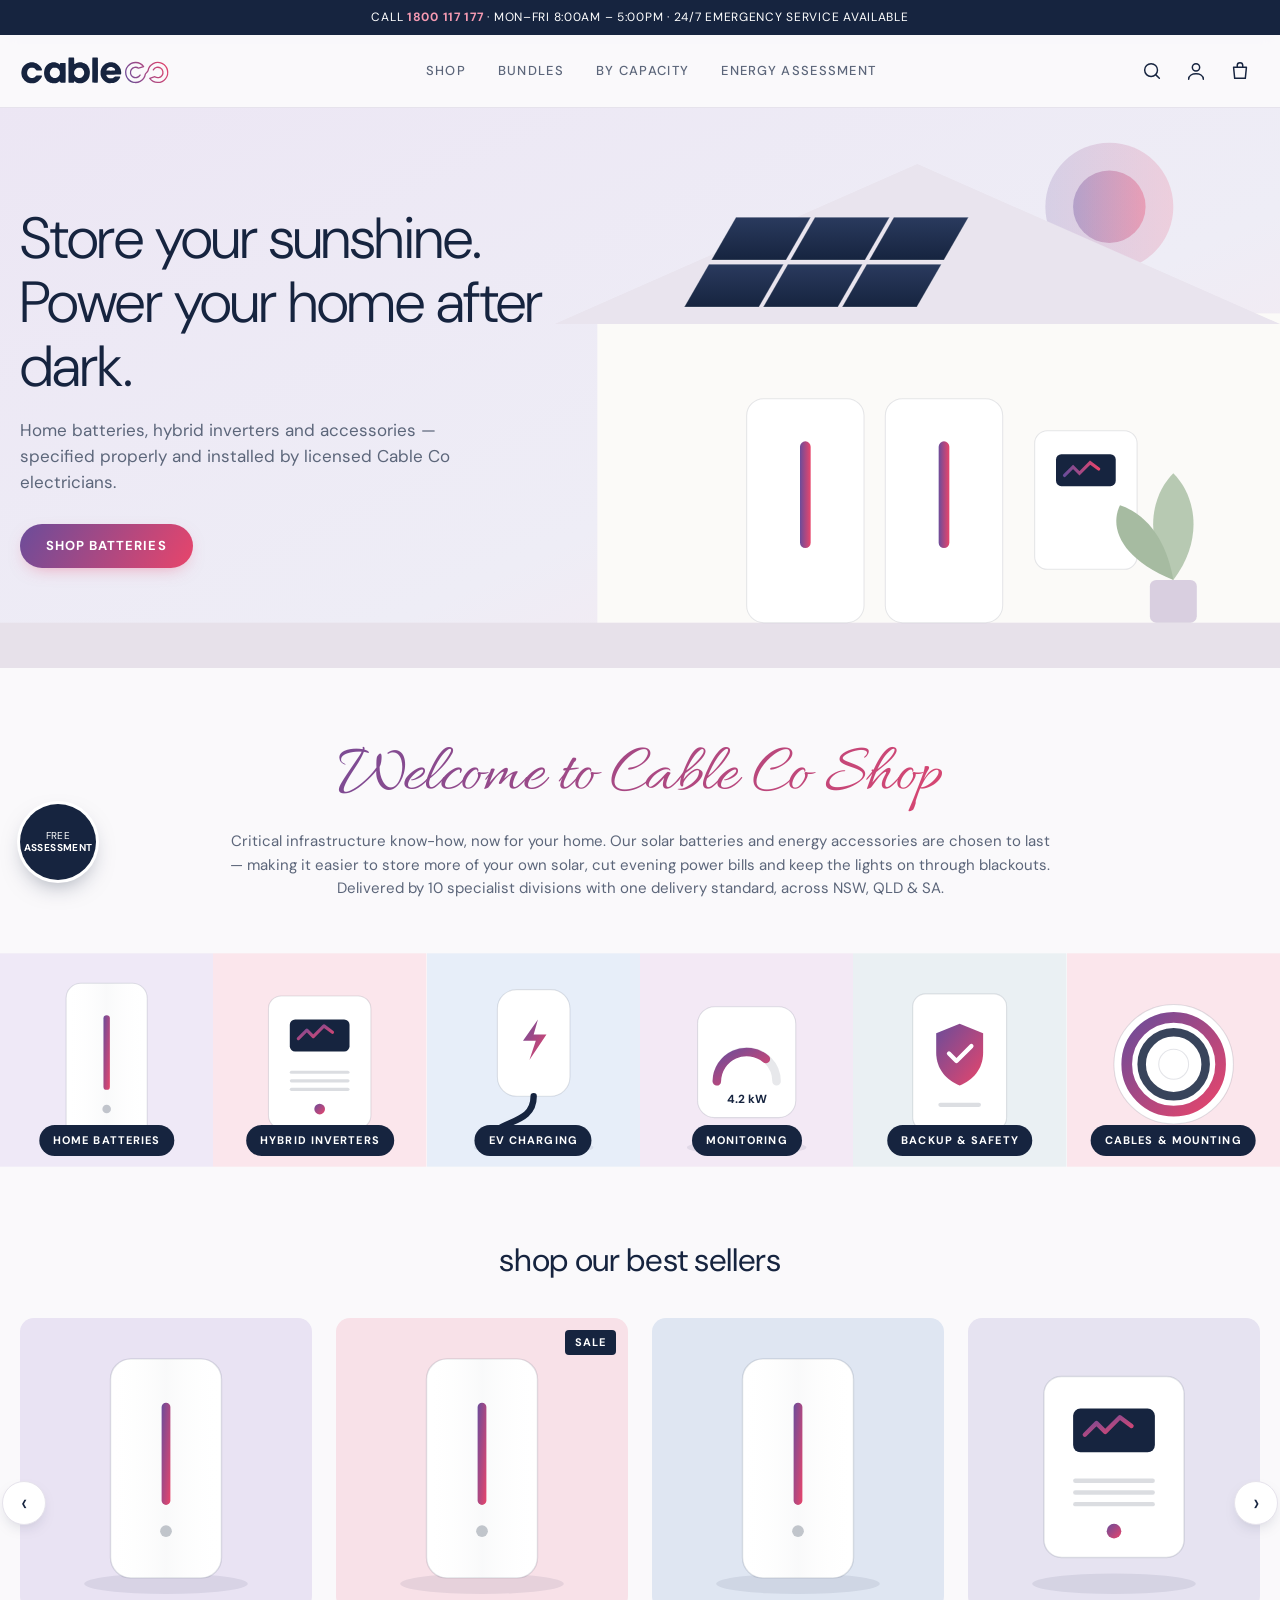
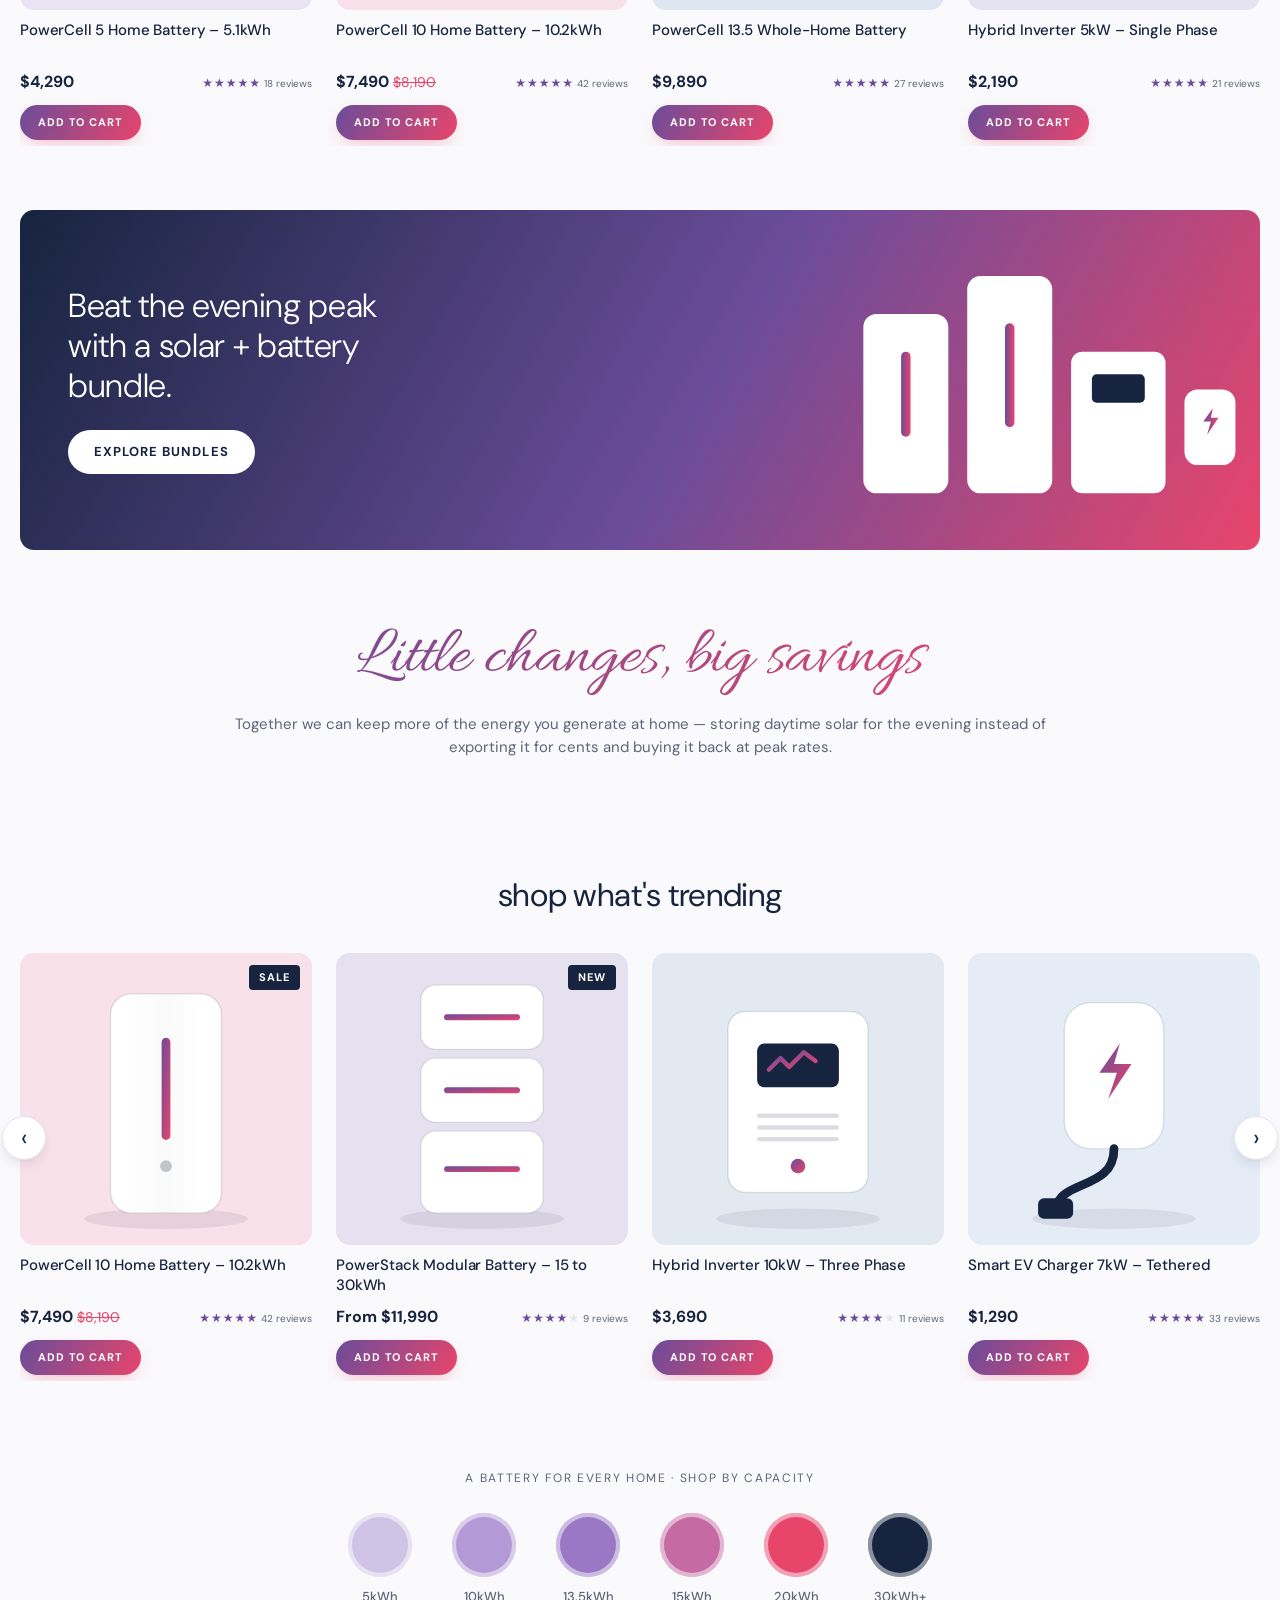
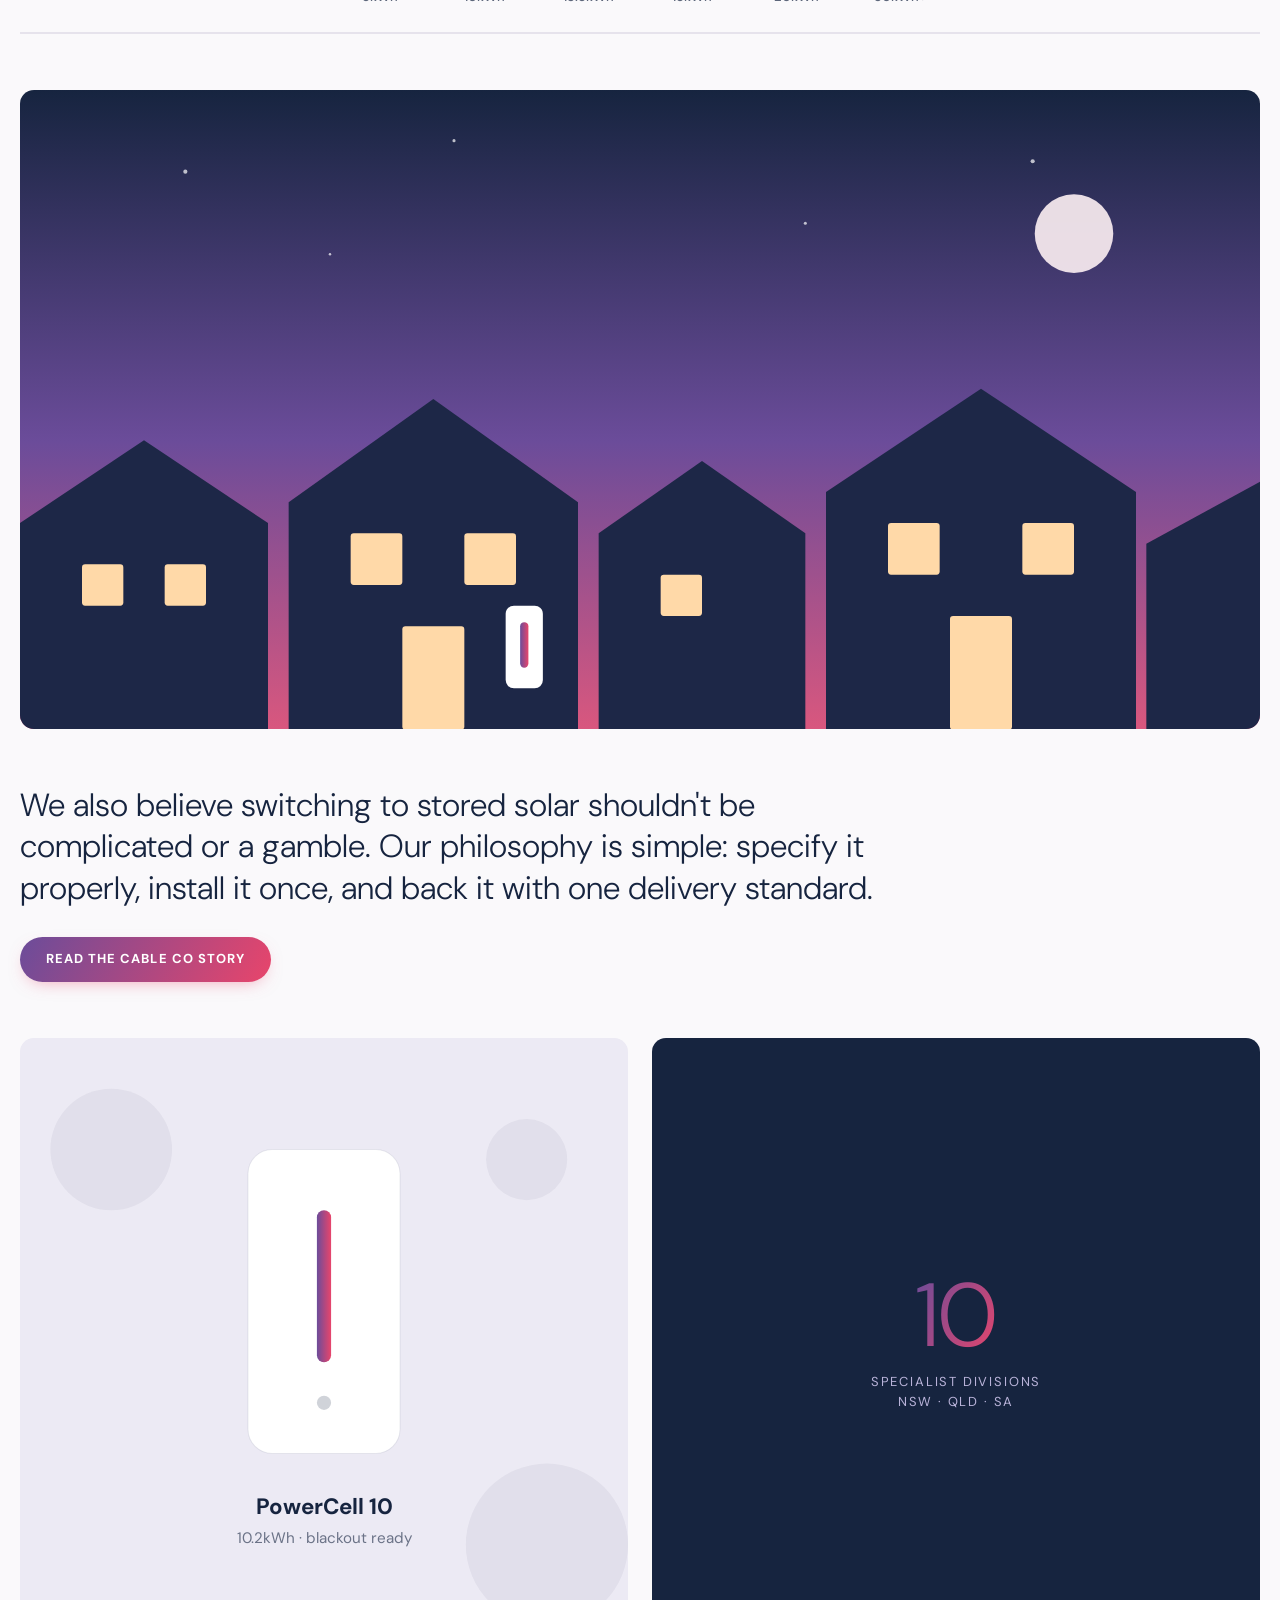
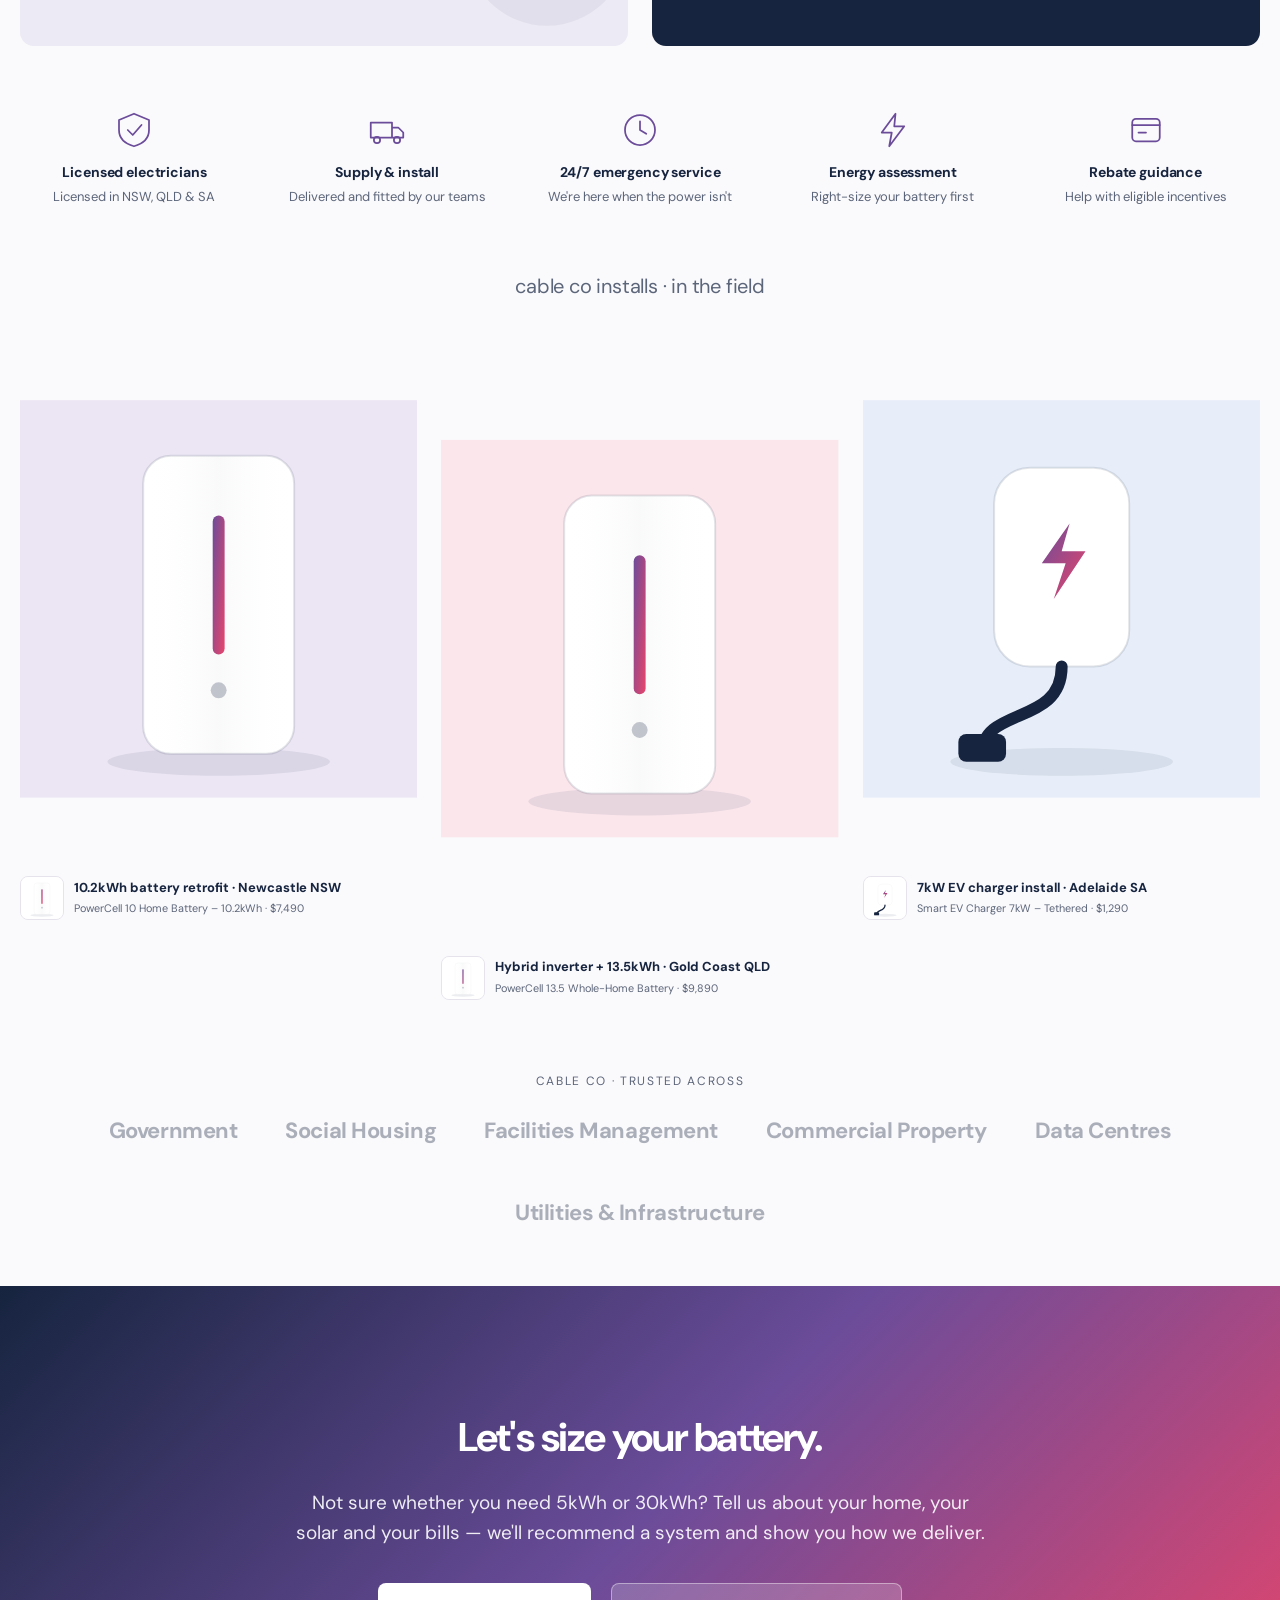
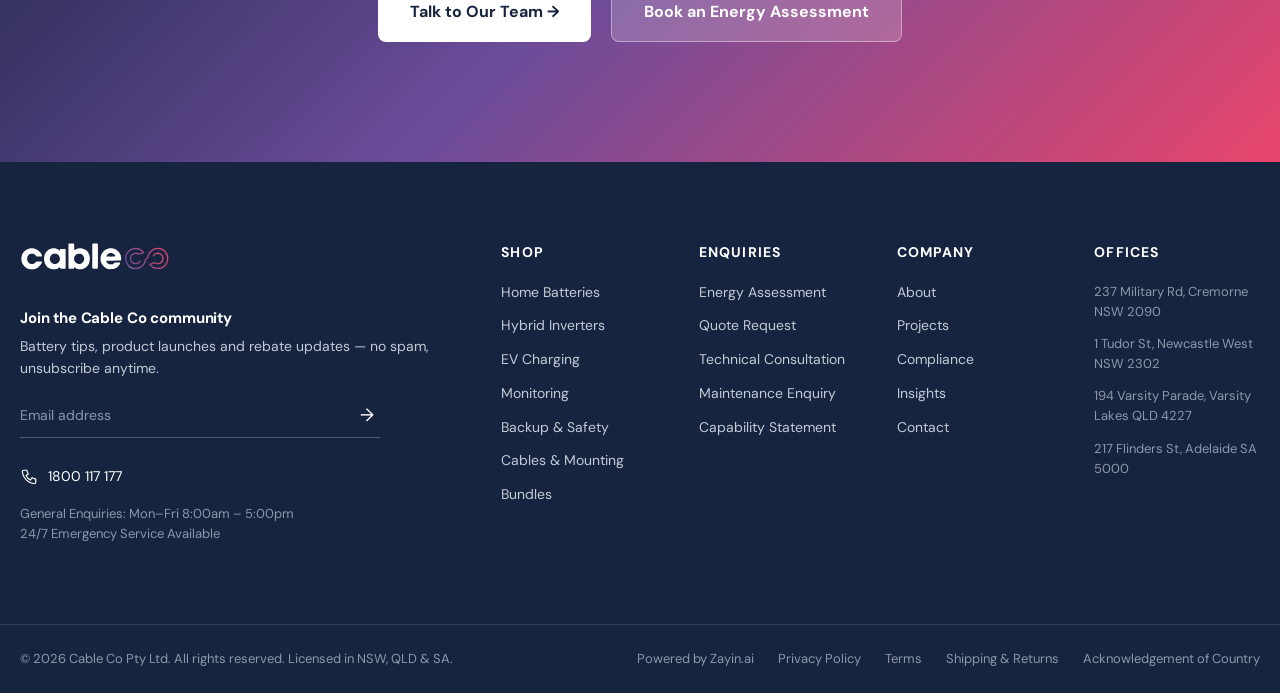
==== commit 6b92c05b: "Use the official Cable Co logo Replace the placeholder wordmark with a vector recreation of the Cabl" ====
--- a/index.html
+++ b/index.html
@@ -24,9 +24,7 @@
         <svg viewBox="0 0 24 24"><path d="M3 6h18M3 12h18M3 18h18"/></svg>
       </button>
       <a href="/" class="logo" aria-label="Cable Co Shop home">
-        <span class="logo-word">cable</span>
-        <svg class="logo-mark" viewBox="0 0 44 22" aria-hidden="true"><defs><linearGradient id="lg" x1="0" x2="1"><stop offset="0" stop-color="#6b4c9a"/><stop offset="1" stop-color="#e8456b"/></linearGradient></defs><circle cx="13" cy="11" r="8" fill="none" stroke="url(#lg)" stroke-width="3"/><circle cx="31" cy="11" r="8" fill="none" stroke="url(#lg)" stroke-width="3"/></svg>
-        <span class="logo-tag">shop</span>
+        <img src="/assets/img/cableco-logo.svg" alt="Cable Co" width="150" height="29">
       </a>
       <nav class="main-nav" data-menu>
         <a href="#best-sellers">Shop</a>
@@ -248,9 +246,7 @@
     <div class="container footer-top">
       <div class="footer-brand">
         <a href="/" class="logo logo-light" aria-label="Cable Co Shop home">
-          <span class="logo-word">cable</span>
-          <svg class="logo-mark" viewBox="0 0 44 22" aria-hidden="true"><circle cx="13" cy="11" r="8" fill="none" stroke="url(#lg)" stroke-width="3"/><circle cx="31" cy="11" r="8" fill="none" stroke="url(#lg)" stroke-width="3"/></svg>
-          <span class="logo-tag">shop</span>
+          <img src="/assets/img/cableco-logo-white.svg" alt="Cable Co" width="150" height="29">
         </a>
         <h4>Join the Cable Co community</h4>
         <p>Battery tips, product launches and rebate updates — no spam, unsubscribe anytime.</p>
--- a/assets/css/styles.css
+++ b/assets/css/styles.css
@@ -46,12 +46,8 @@
 
 .site-header { position: sticky; top: 0; z-index: 40; background: rgba(250,249,251,.92); backdrop-filter: blur(10px); border-bottom: 1px solid var(--line); }
 .header-inner { display: flex; align-items: center; gap: 24px; height: 72px; }
-.logo { display: inline-flex; align-items: center; gap: 4px; }
-.logo-word { font-weight: 700; font-size: 26px; letter-spacing: -0.04em; color: var(--navy); }
-.logo-mark { width: 38px; height: 19px; }
-.logo-tag { margin-left: 6px; font-size: 10px; font-weight: 700; letter-spacing: .2em; text-transform: uppercase; color: var(--purple); border: 1px solid currentColor; border-radius: 4px; padding: 2px 5px; }
-.logo-light .logo-word { color: #fff; }
-.logo-light .logo-tag { color: #e9a5c0; }
+.logo { display: inline-flex; align-items: center; }
+.logo img { width: 150px; height: auto; }
 
 .main-nav { display: flex; gap: 32px; margin: 0 auto; }
 .main-nav a { font-size: 13px; font-weight: 500; letter-spacing: .1em; text-transform: uppercase; color: var(--muted); }
@@ -234,7 +230,7 @@
   .menu-toggle { display: grid; }
   .header-inner { gap: 8px; height: 64px; }
   .logo { margin-right: auto; }
-  .logo-word { font-size: 22px; }
+  .logo img { width: 124px; }
   .main-nav { position: fixed; top: 64px; left: 0; right: 0; flex-direction: column; gap: 0; background: #fff; border-bottom: 1px solid var(--line); padding: 8px 16px; transform: translateY(-8px); opacity: 0; visibility: hidden; transition: .2s; z-index: -1; }
   .menu-open .main-nav { transform: none; opacity: 1; visibility: visible; }
   .main-nav a { padding: 14px 0; border-bottom: 1px solid var(--line); }
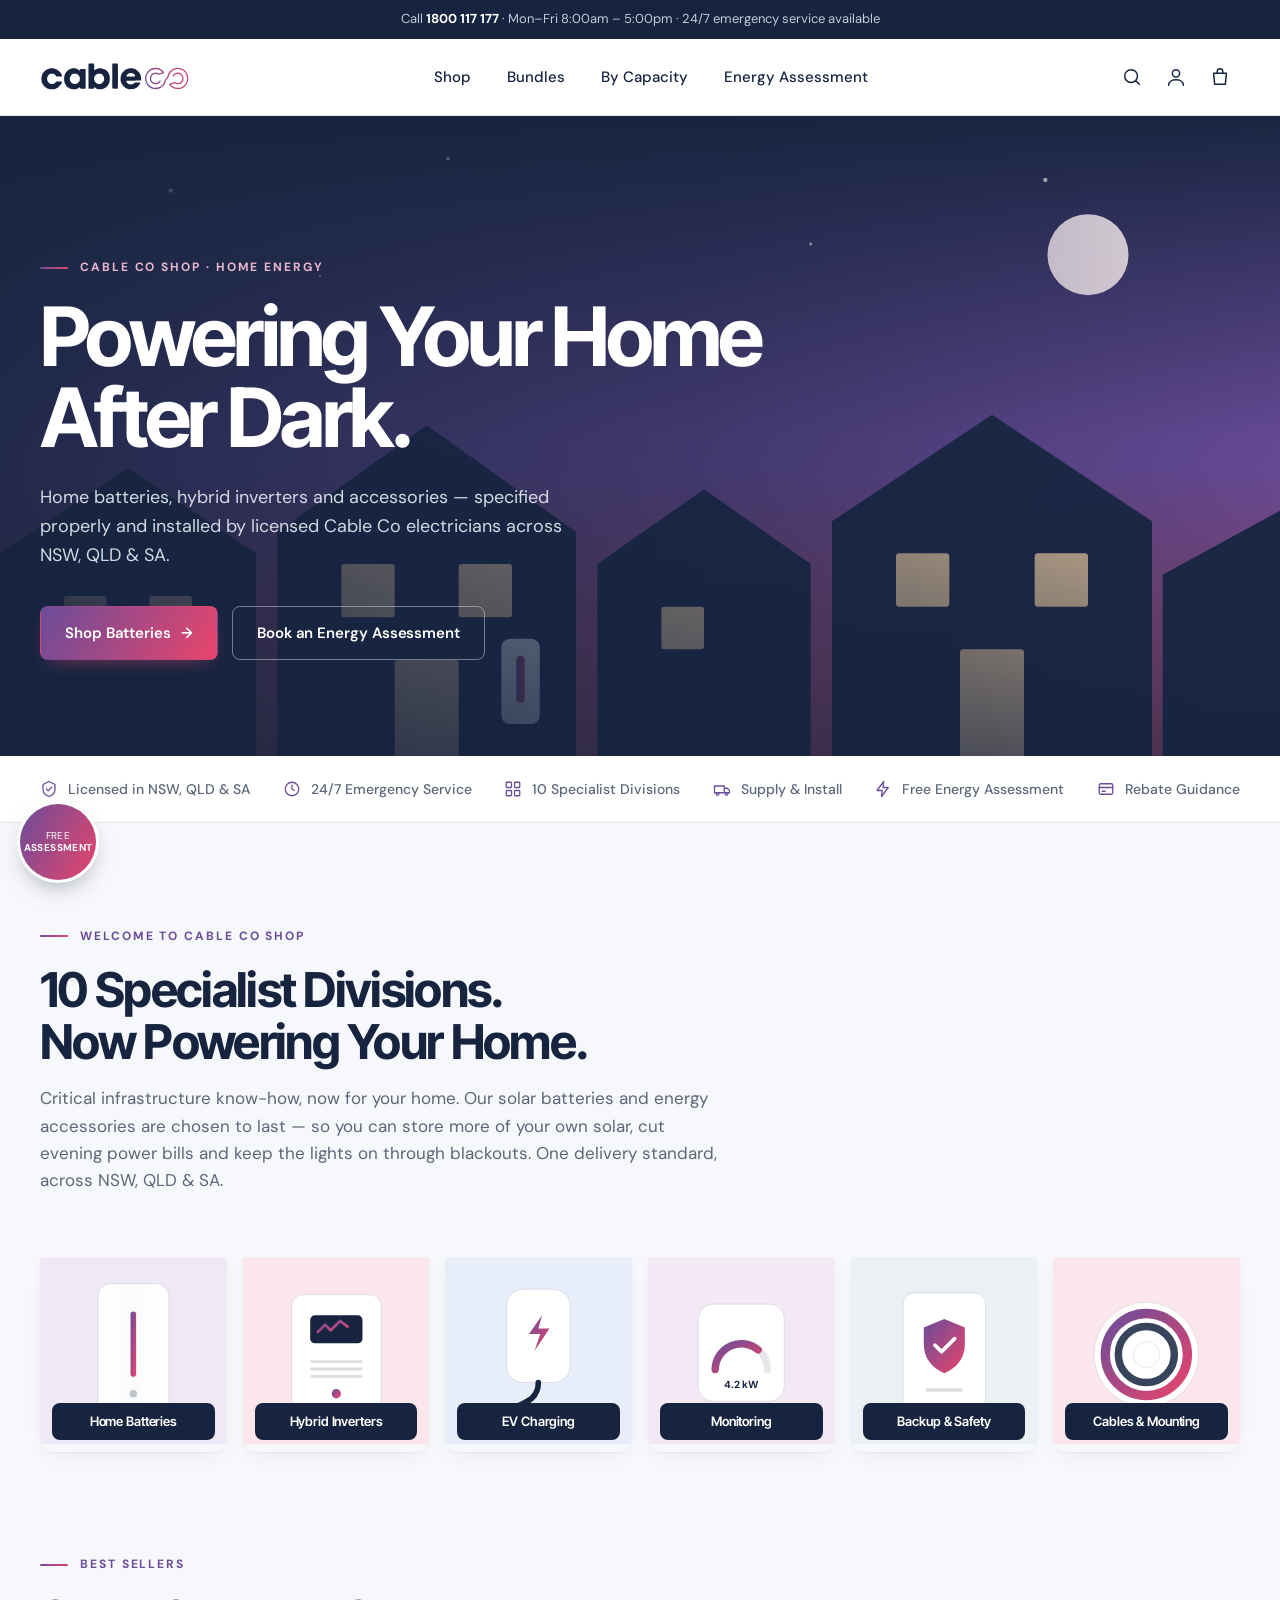
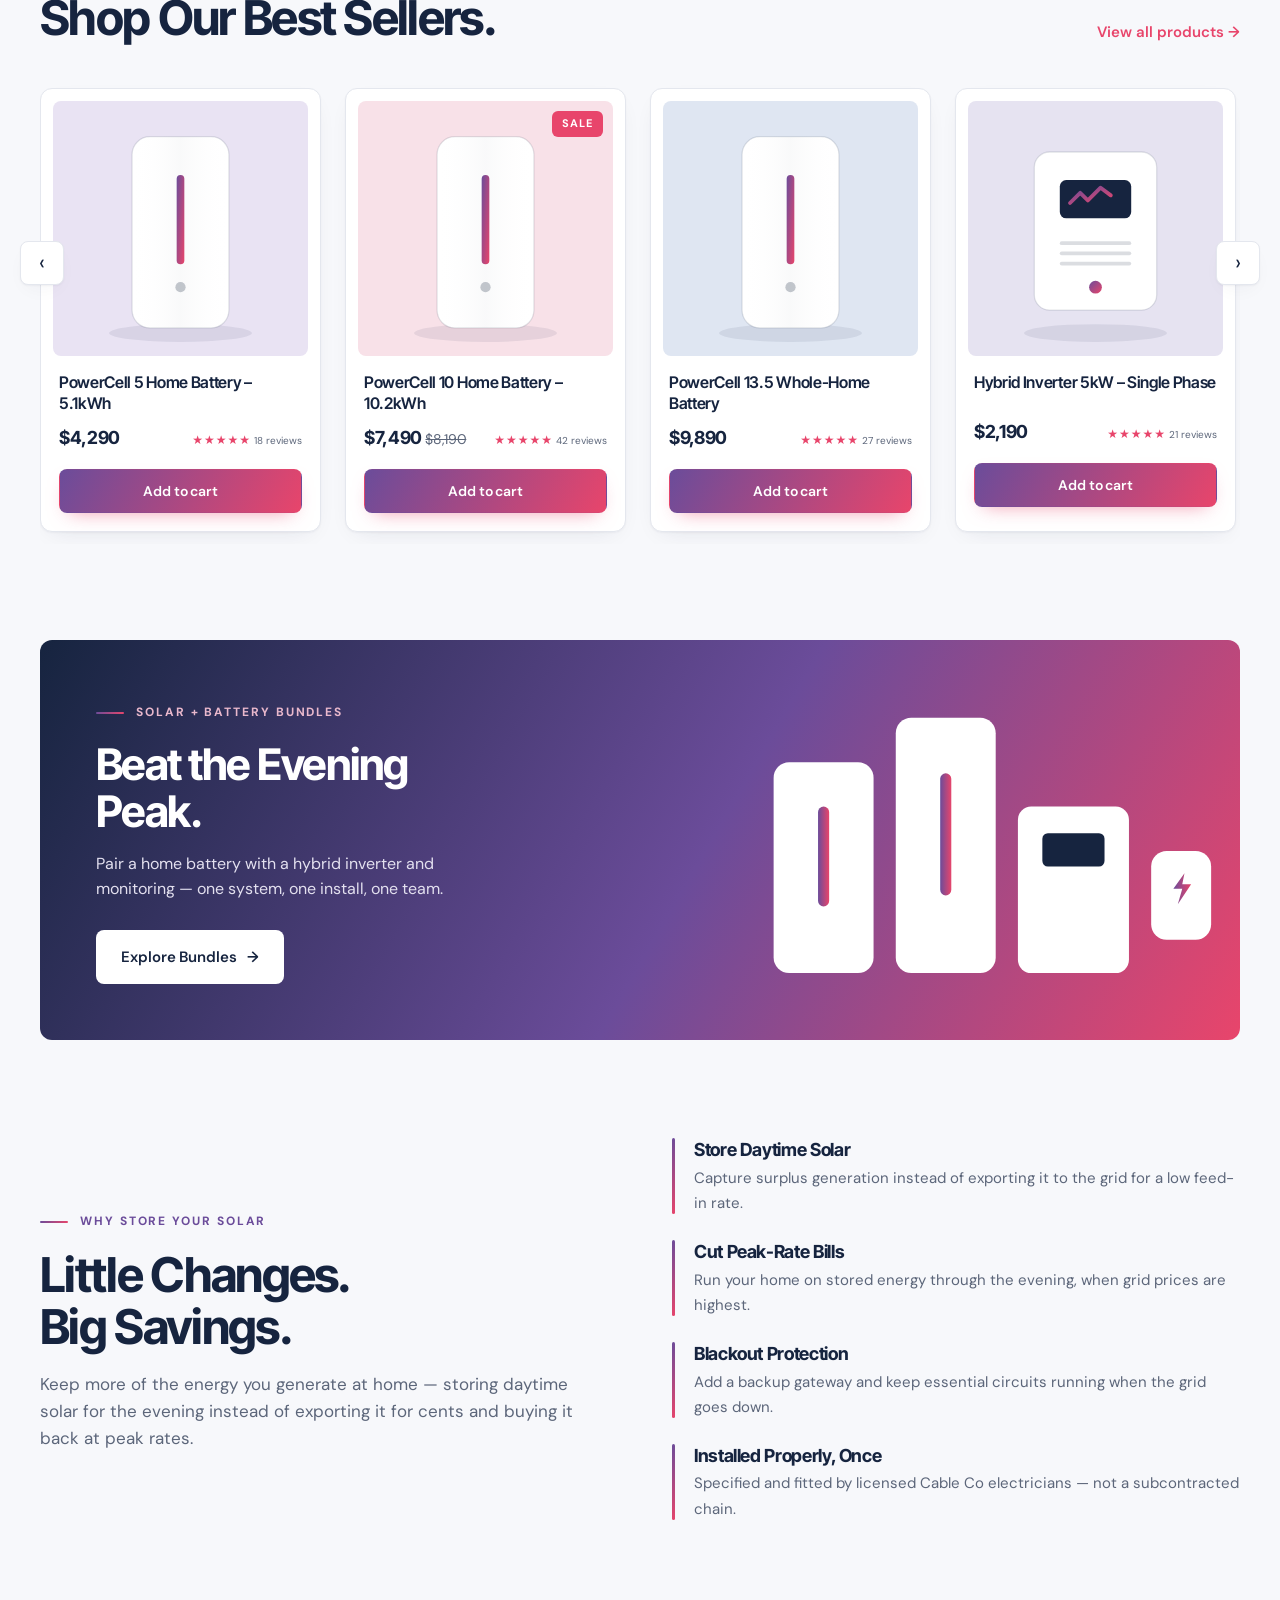
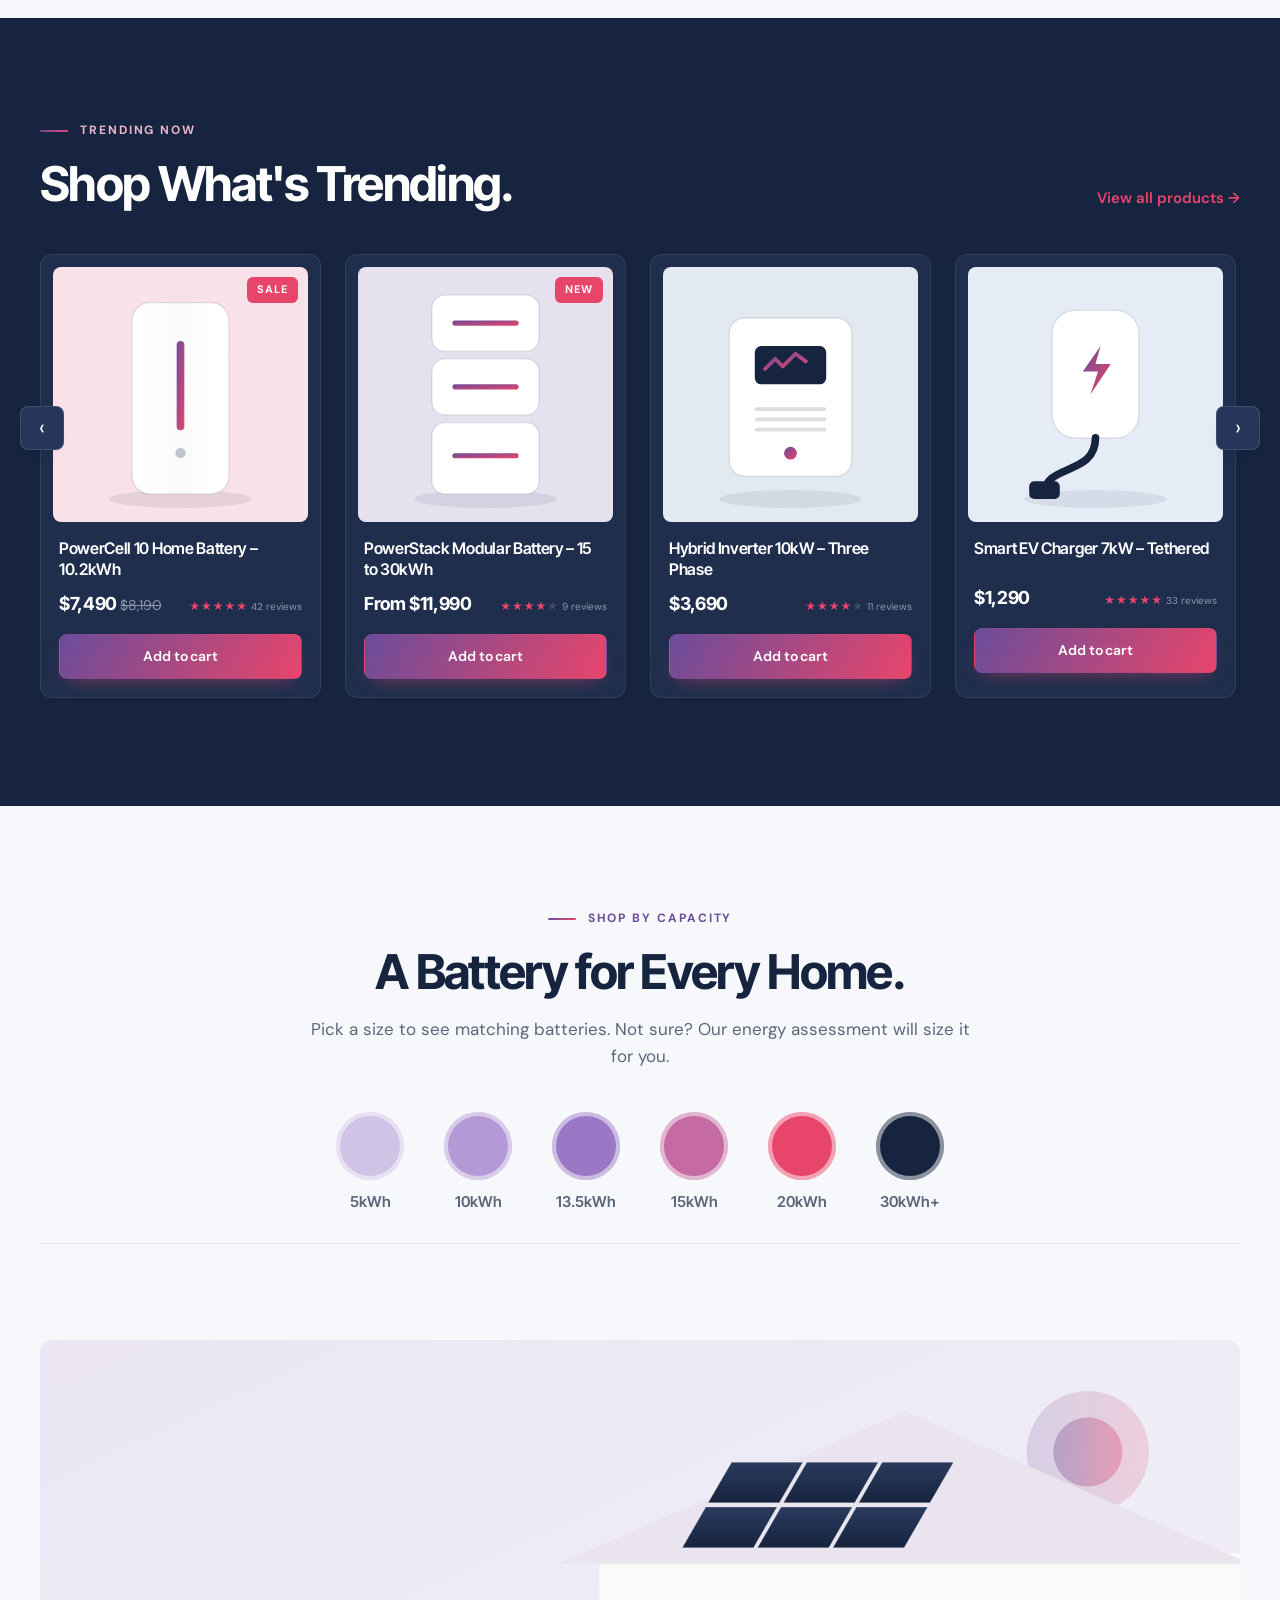
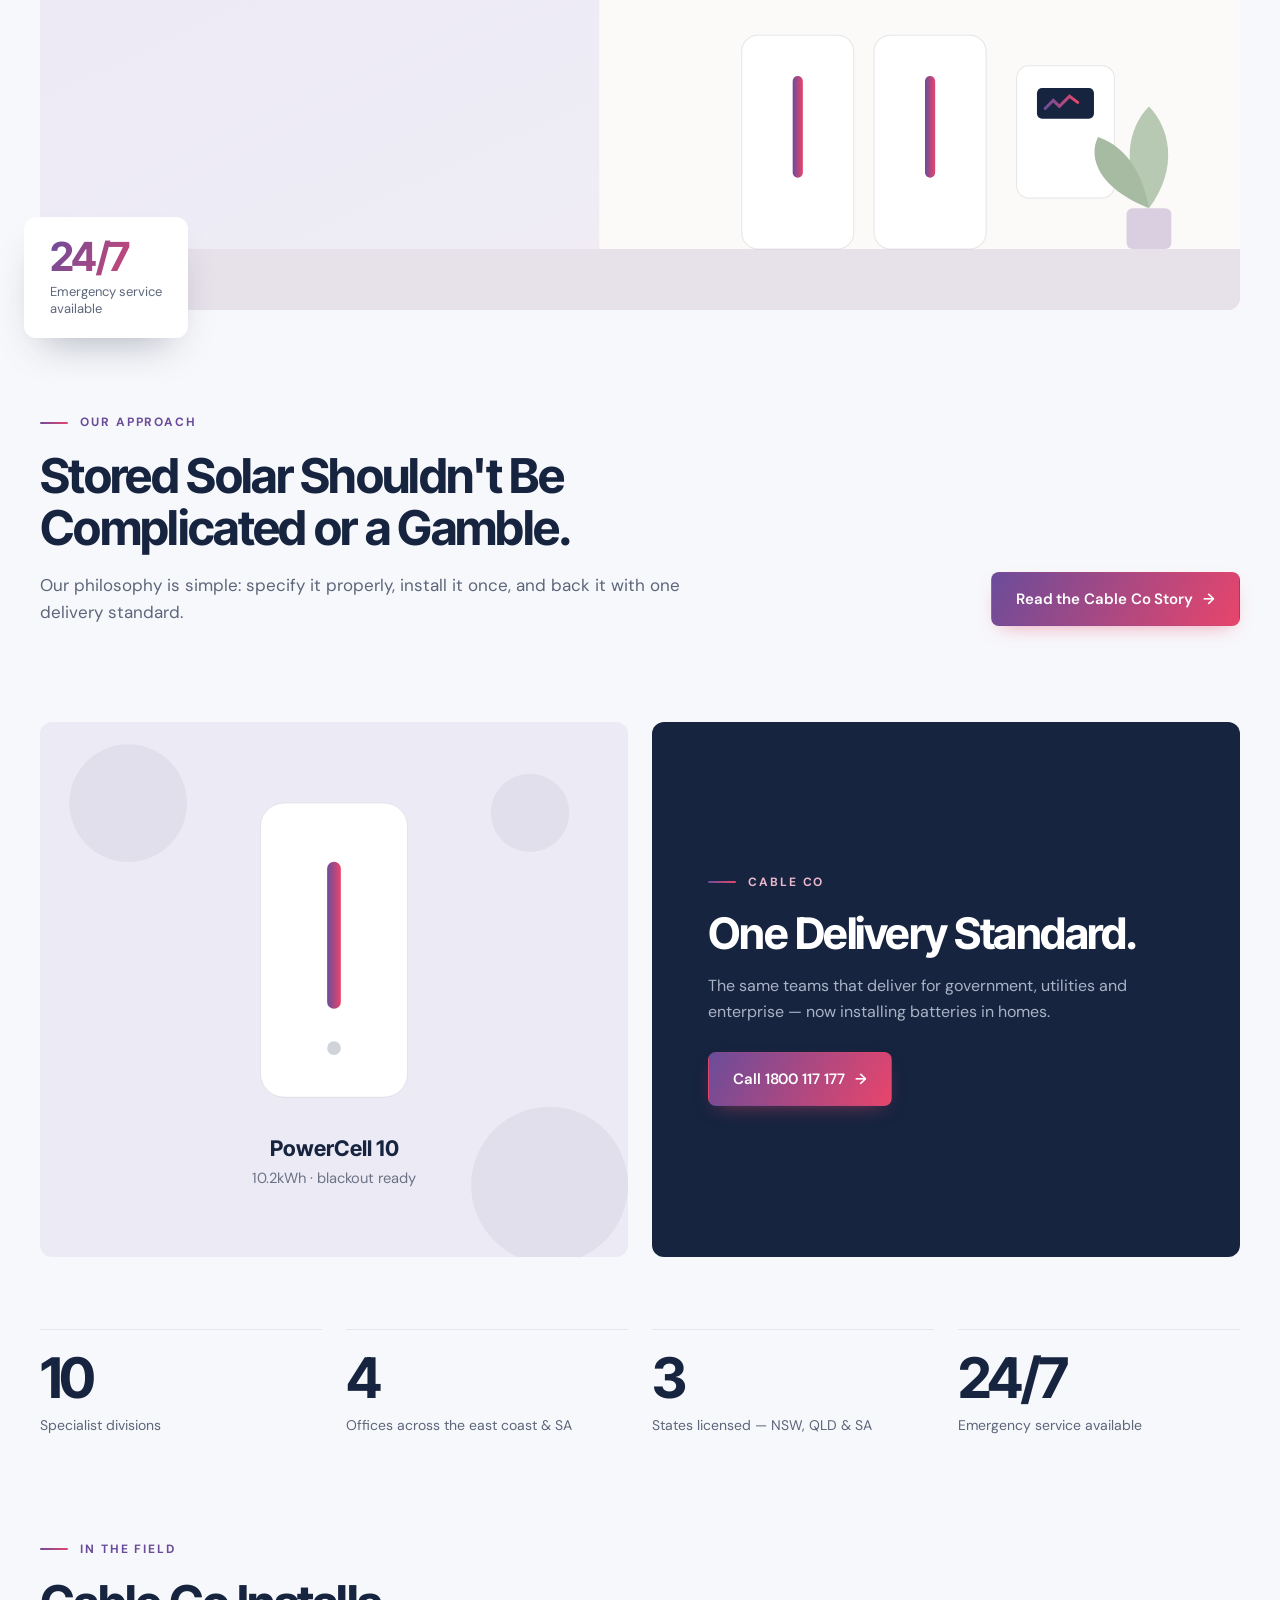
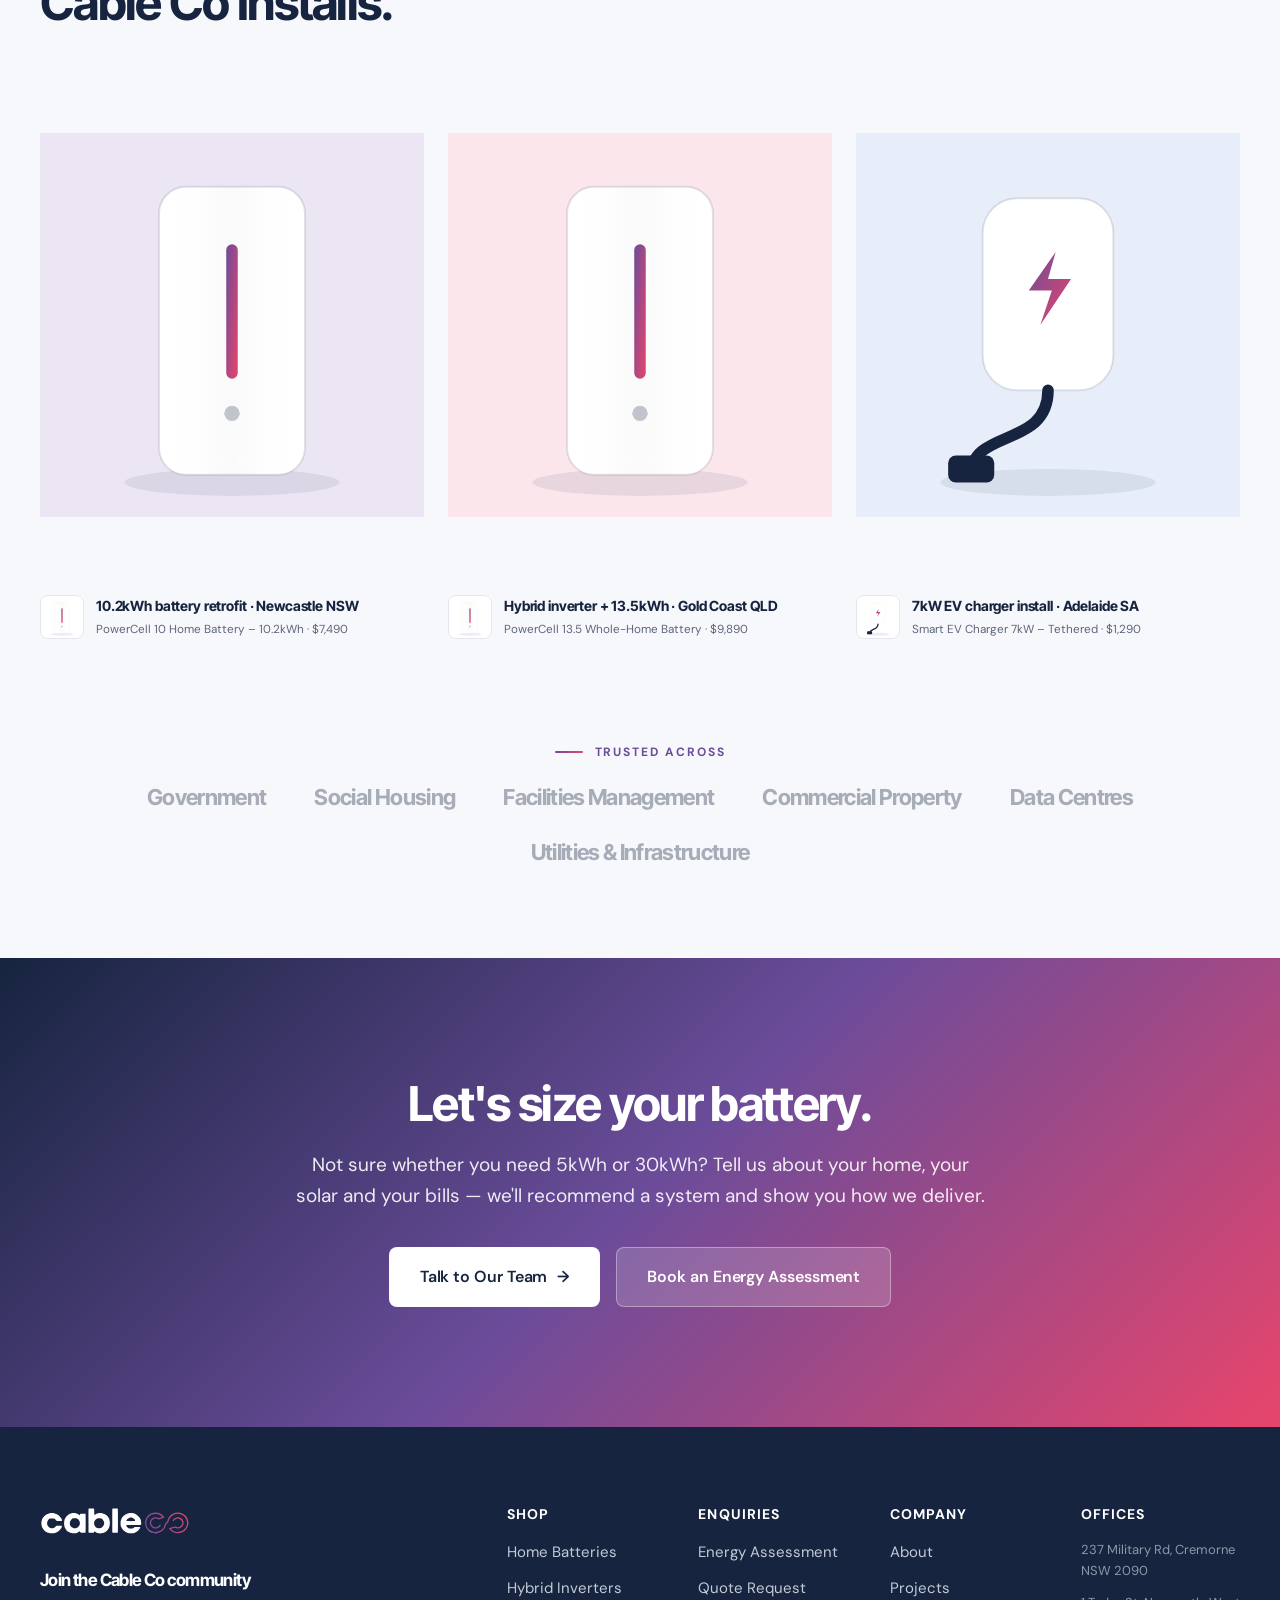
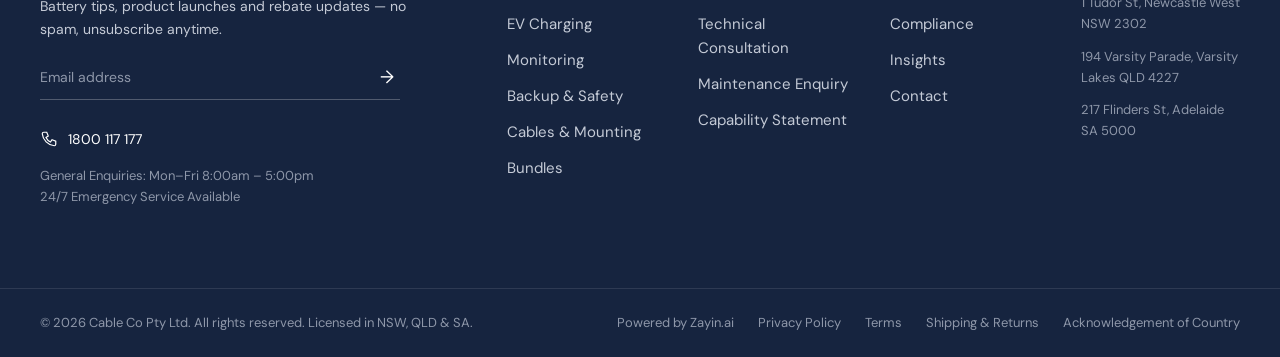
==== commit f9f1805a: "Restyle typography and layout to match the Cable Co corporate site - Headings now use Inter Tight in" ====
--- a/index.html
+++ b/index.html
@@ -7,7 +7,7 @@
   <meta name="description" content="Home solar batteries, hybrid inverters, EV chargers and accessories from Cable Co — licensed in NSW, QLD & SA.">
   <link rel="preconnect" href="https://fonts.googleapis.com">
   <link rel="preconnect" href="https://fonts.gstatic.com" crossorigin>
-  <link href="https://fonts.googleapis.com/css2?family=DM+Sans:opsz,wght@9..40,300;9..40,400;9..40,500;9..40,700&family=Allura&display=swap" rel="stylesheet">
+  <link href="https://fonts.googleapis.com/css2?family=DM+Sans:opsz,wght@9..40,300;9..40,400;9..40,500;9..40,700&family=Inter+Tight:wght@500;600;700;800&display=swap" rel="stylesheet">
   <link rel="stylesheet" href="/assets/css/styles.css">
 </head>
 <body>
@@ -47,61 +47,69 @@
     <!-- Hero -->
     <section class="hero">
       <div class="hero-art" aria-hidden="true">
-        <svg viewBox="0 0 1200 560" preserveAspectRatio="xMidYMid slice">
+        <svg viewBox="0 0 1200 620" preserveAspectRatio="xMidYMid slice">
           <defs>
-            <linearGradient id="sky" x1="0" y1="0" x2="1" y2="1"><stop offset="0" stop-color="#ece6f4"/><stop offset=".6" stop-color="#eeedf6"/><stop offset="1" stop-color="#fbe6ec"/></linearGradient>
-            <linearGradient id="hg" x1="0" x2="1"><stop offset="0" stop-color="#6b4c9a"/><stop offset="1" stop-color="#e8456b"/></linearGradient>
-            <linearGradient id="panel" x1="0" y1="0" x2="0" y2="1"><stop offset="0" stop-color="#2a3a5e"/><stop offset="1" stop-color="#16243f"/></linearGradient>
+            <linearGradient id="dusk" x1="0" y1="0" x2="0" y2="1"><stop offset="0" stop-color="#16243f"/><stop offset=".55" stop-color="#6b4c9a"/><stop offset="1" stop-color="#d9577e"/></linearGradient>
+            <linearGradient id="fg" x1="0" x2="1"><stop offset="0" stop-color="#6b4c9a"/><stop offset="1" stop-color="#e8456b"/></linearGradient>
           </defs>
-          <rect width="1200" height="560" fill="url(#sky)"/>
-          <circle cx="1040" cy="110" r="60" fill="url(#hg)" opacity=".18"/>
-          <circle cx="1040" cy="110" r="34" fill="url(#hg)" opacity=".35"/>
-          <!-- house wall -->
-          <rect x="560" y="210" width="640" height="350" fill="#fbfaf8"/>
-          <path d="M520 220 L860 70 L1200 220 Z" fill="#e9e4ee"/>
-          <!-- solar panels on roof -->
-          <g transform="translate(690 120) skewX(-30)">
-            <g fill="url(#panel)" stroke="#fff" stroke-opacity=".25">
-              <rect x="0" y="0" width="70" height="40"/><rect x="74" y="0" width="70" height="40"/><rect x="148" y="0" width="70" height="40"/>
-              <rect x="0" y="44" width="70" height="40"/><rect x="74" y="44" width="70" height="40"/><rect x="148" y="44" width="70" height="40"/>
-            </g>
+          <rect width="1200" height="620" fill="url(#dusk)"/>
+          <g fill="#fff" opacity=".7"><circle cx="160" cy="80" r="2"/><circle cx="420" cy="50" r="1.5"/><circle cx="980" cy="70" r="2"/><circle cx="760" cy="130" r="1.5"/><circle cx="300" cy="160" r="1.2"/></g>
+          <circle cx="1020" cy="140" r="38" fill="#fdf0f3" opacity=".9"/>
+          <g fill="#1d2747">
+            <path d="M0 620 V420 L120 340 L240 420 V620Z"/><path d="M260 620 V400 L400 300 L540 400 V620Z"/>
+            <path d="M560 620 V430 L660 360 L760 430 V620Z"/><path d="M780 620 V390 L930 290 L1080 390 V620Z"/><path d="M1090 620 V440 L1200 380 V620Z"/>
           </g>
-          <!-- ground -->
-          <rect x="0" y="500" width="1200" height="60" fill="#e7e1ea"/>
-          <!-- batteries on wall -->
-          <g transform="translate(700 290)">
-            <rect x="0" y="0" width="110" height="210" rx="16" fill="#fff" stroke="#16243f" stroke-opacity=".1"/>
-            <rect x="50" y="40" width="10" height="100" rx="5" fill="url(#hg)"/>
-            <rect x="130" y="0" width="110" height="210" rx="16" fill="#fff" stroke="#16243f" stroke-opacity=".1"/>
-            <rect x="180" y="40" width="10" height="100" rx="5" fill="url(#hg)"/>
-            <rect x="270" y="30" width="96" height="130" rx="12" fill="#fff" stroke="#16243f" stroke-opacity=".1"/>
-            <rect x="290" y="52" width="56" height="30" rx="5" fill="#16243f"/>
-            <path d="M298 72 l8-8 6 6 10-10 8 6" fill="none" stroke="url(#hg)" stroke-width="3" stroke-linecap="round"/>
-          </g>
-          <!-- plant -->
-          <g transform="translate(1100 380)"><rect x="-22" y="80" width="44" height="40" rx="6" fill="#d9cfe0"/><path d="M0 80 C-30 40 -20 0 0 -20 C20 0 30 40 0 80Z" fill="#b7c9b2"/><path d="M0 80 C-50 60 -60 30 -50 10 C-20 20 -5 50 0 80Z" fill="#a6bba1"/></g>
+          <g fill="#ffd9a8"><rect x="60" y="460" width="40" height="40" rx="3"/><rect x="140" y="460" width="40" height="40" rx="3"/>
+            <rect x="320" y="430" width="50" height="50" rx="3"/><rect x="430" y="430" width="50" height="50" rx="3"/><rect x="370" y="520" width="60" height="100" rx="3"/>
+            <rect x="620" y="470" width="40" height="40" rx="3"/><rect x="840" y="420" width="50" height="50" rx="3"/><rect x="970" y="420" width="50" height="50" rx="3"/><rect x="900" y="510" width="60" height="110" rx="3"/></g>
+          <g transform="translate(470 500)"><rect width="36" height="80" rx="8" fill="#fff"/><rect x="14" y="16" width="8" height="44" rx="4" fill="url(#fg)"/></g>
         </svg>
       </div>
       <div class="container hero-content">
-        <h1>Store your sunshine.<br>Power your home after dark.</h1>
-        <p>Home batteries, hybrid inverters and accessories — specified properly and installed by licensed Cable Co electricians.</p>
-        <a href="#best-sellers" class="btn btn-grad">Shop batteries</a>
+        <p class="eyebrow light">Cable Co Shop · Home Energy</p>
+        <h1>Powering Your Home<br>After Dark.</h1>
+        <p class="hero-lead">Home batteries, hybrid inverters and accessories — specified properly and installed by licensed Cable Co electricians across NSW, QLD &amp; SA.</p>
+        <div class="btn-row">
+          <a href="#best-sellers" class="btn btn-grad">Shop Batteries <span aria-hidden="true">→</span></a>
+          <a href="#assessment" class="btn btn-outline-light">Book an Energy Assessment</a>
+        </div>
+      </div>
+    </section>
+
+    <!-- Trust strip -->
+    <section class="trust">
+      <div class="container trust-inner">
+        <span><svg viewBox="0 0 24 24"><path d="M12 2 4 6v6c0 5 3.5 8.5 8 10 4.5-1.5 8-5 8-10V6z"/><path d="m8.5 12 2.5 2.5 4.5-5"/></svg>Licensed in NSW, QLD &amp; SA</span>
+        <span><svg viewBox="0 0 24 24"><circle cx="12" cy="12" r="9"/><path d="M12 7v5l3 2"/></svg>24/7 Emergency Service</span>
+        <span><svg viewBox="0 0 24 24"><rect x="3" y="3" width="7" height="7" rx="1"/><rect x="14" y="3" width="7" height="7" rx="1"/><rect x="3" y="14" width="7" height="7" rx="1"/><rect x="14" y="14" width="7" height="7" rx="1"/></svg>10 Specialist Divisions</span>
+        <span><svg viewBox="0 0 24 24"><path d="M2 8h13v9H2zM15 11h4l3 3v3h-7"/><circle cx="6" cy="18.5" r="1.8"/><circle cx="18" cy="18.5" r="1.8"/></svg>Supply &amp; Install</span>
+        <span><svg viewBox="0 0 24 24"><path d="M13 2 4 14h7l-1 8 9-12h-7z"/></svg>Free Energy Assessment</span>
+        <span><svg viewBox="0 0 24 24"><rect x="3" y="5" width="18" height="14" rx="2"/><path d="M3 10h18M7 15h4"/></svg>Rebate Guidance</span>
       </div>
     </section>
 
     <!-- Welcome -->
-    <section class="welcome container narrow">
-      <h2 class="script">Welcome to Cable Co Shop</h2>
-      <p>Critical infrastructure know-how, now for your home. Our solar batteries and energy accessories are chosen to last — making it easier to store more of your own solar, cut evening power bills and keep the lights on through blackouts. Delivered by 10 specialist divisions with one delivery standard, across NSW, QLD &amp; SA.</p>
+    <section class="section container intro">
+      <div class="sec-head">
+        <p class="eyebrow">Welcome to Cable Co Shop</p>
+        <h2>10 Specialist Divisions.<br>Now Powering Your Home.</h2>
+        <p>Critical infrastructure know-how, now for your home. Our solar batteries and energy accessories are chosen to last — so you can store more of your own solar, cut evening power bills and keep the lights on through blackouts. One delivery standard, across NSW, QLD &amp; SA.</p>
+      </div>
     </section>
 
     <!-- Category tiles -->
     <section class="cat-tiles" data-categories></section>
 
     <!-- Best sellers -->
-    <section class="product-section" id="best-sellers">
+    <section class="section" id="best-sellers">
       <div class="container">
-        <h2 class="section-title">shop our best sellers</h2>
+        <div class="sec-head row">
+          <div>
+            <p class="eyebrow">Best Sellers</p>
+            <h2>Shop Our Best Sellers.</h2>
+          </div>
+          <a href="#trending" class="link-arrow">View all products <span aria-hidden="true">→</span></a>
+        </div>
         <div class="carousel" data-carousel>
           <button class="car-arrow prev" aria-label="Previous" data-prev>‹</button>
           <div class="car-track" data-products="best"></div>
@@ -125,22 +133,39 @@
           </svg>
         </div>
         <div class="promo-copy">
-          <h3>Beat the evening peak with a solar + battery bundle.</h3>
-          <a href="#trending" class="btn btn-light">Explore bundles</a>
+          <p class="eyebrow light">Solar + Battery Bundles</p>
+          <h3>Beat the Evening Peak.</h3>
+          <p>Pair a home battery with a hybrid inverter and monitoring — one system, one install, one team.</p>
+          <a href="#trending" class="btn btn-white">Explore Bundles <span aria-hidden="true">→</span></a>
         </div>
       </div>
     </section>
 
     <!-- Tagline -->
-    <section class="welcome container narrow">
-      <h2 class="script">Little changes, big savings</h2>
-      <p>Together we can keep more of the energy you generate at home — storing daytime solar for the evening instead of exporting it for cents and buying it back at peak rates.</p>
+    <section class="section container split-copy">
+      <div class="sec-head">
+        <p class="eyebrow">Why Store Your Solar</p>
+        <h2>Little Changes.<br>Big Savings.</h2>
+        <p>Keep more of the energy you generate at home — storing daytime solar for the evening instead of exporting it for cents and buying it back at peak rates.</p>
+      </div>
+      <ul class="bar-list">
+        <li><strong>Store Daytime Solar</strong><span>Capture surplus generation instead of exporting it to the grid for a low feed-in rate.</span></li>
+        <li><strong>Cut Peak-Rate Bills</strong><span>Run your home on stored energy through the evening, when grid prices are highest.</span></li>
+        <li><strong>Blackout Protection</strong><span>Add a backup gateway and keep essential circuits running when the grid goes down.</span></li>
+        <li><strong>Installed Properly, Once</strong><span>Specified and fitted by licensed Cable Co electricians — not a subcontracted chain.</span></li>
+      </ul>
     </section>
 
     <!-- Trending -->
-    <section class="product-section" id="trending">
+    <section class="section section-dark" id="trending">
       <div class="container">
-        <h2 class="section-title">shop what's trending</h2>
+        <div class="sec-head row">
+          <div>
+            <p class="eyebrow">Trending Now</p>
+            <h2>Shop What's Trending.</h2>
+          </div>
+          <a href="#best-sellers" class="link-arrow">View all products <span aria-hidden="true">→</span></a>
+        </div>
         <div class="carousel" data-carousel>
           <button class="car-arrow prev" aria-label="Previous" data-prev>‹</button>
           <div class="car-track" data-products="trend"></div>
@@ -150,44 +175,63 @@
     </section>
 
     <!-- Shop by capacity -->
-    <section class="capacity container" id="capacity">
-      <p class="eyebrow">A battery for every home · shop by capacity</p>
+    <section class="section container capacity" id="capacity">
+      <div class="sec-head center">
+        <p class="eyebrow">Shop by Capacity</p>
+        <h2>A Battery for Every Home.</h2>
+        <p>Pick a size to see matching batteries. Not sure? Our energy assessment will size it for you.</p>
+      </div>
       <div class="cap-row" data-capacities></div>
       <div class="cap-results" data-cap-results hidden></div>
     </section>
 
     <!-- Lifestyle feature -->
     <section class="container">
-      <div class="feature-img" aria-hidden="true">
-        <svg viewBox="0 0 1200 620" preserveAspectRatio="xMidYMid slice">
+      <div class="feature-img">
+        <svg viewBox="0 0 1200 560" preserveAspectRatio="xMidYMid slice" aria-hidden="true">
           <defs>
-            <linearGradient id="dusk" x1="0" y1="0" x2="0" y2="1"><stop offset="0" stop-color="#16243f"/><stop offset=".55" stop-color="#6b4c9a"/><stop offset="1" stop-color="#d9577e"/></linearGradient>
-            <linearGradient id="fg" x1="0" x2="1"><stop offset="0" stop-color="#6b4c9a"/><stop offset="1" stop-color="#e8456b"/></linearGradient>
+            <linearGradient id="sky" x1="0" y1="0" x2="1" y2="1"><stop offset="0" stop-color="#ece6f4"/><stop offset=".6" stop-color="#eeedf6"/><stop offset="1" stop-color="#fbe6ec"/></linearGradient>
+            <linearGradient id="hg" x1="0" x2="1"><stop offset="0" stop-color="#6b4c9a"/><stop offset="1" stop-color="#e8456b"/></linearGradient>
+            <linearGradient id="panel" x1="0" y1="0" x2="0" y2="1"><stop offset="0" stop-color="#2a3a5e"/><stop offset="1" stop-color="#16243f"/></linearGradient>
           </defs>
-          <rect width="1200" height="620" fill="url(#dusk)"/>
-          <g fill="#fff" opacity=".7"><circle cx="160" cy="80" r="2"/><circle cx="420" cy="50" r="1.5"/><circle cx="980" cy="70" r="2"/><circle cx="760" cy="130" r="1.5"/><circle cx="300" cy="160" r="1.2"/></g>
-          <circle cx="1020" cy="140" r="38" fill="#fdf0f3" opacity=".9"/>
-          <!-- street of houses -->
-          <g fill="#1d2747">
-            <path d="M0 620 V420 L120 340 L240 420 V620Z"/><path d="M260 620 V400 L400 300 L540 400 V620Z"/>
-            <path d="M560 620 V430 L660 360 L760 430 V620Z"/><path d="M780 620 V390 L930 290 L1080 390 V620Z"/><path d="M1090 620 V440 L1200 380 V620Z"/>
+          <rect width="1200" height="560" fill="url(#sky)"/>
+          <circle cx="1040" cy="110" r="60" fill="url(#hg)" opacity=".18"/>
+          <circle cx="1040" cy="110" r="34" fill="url(#hg)" opacity=".35"/>
+          <rect x="560" y="210" width="640" height="350" fill="#fbfaf8"/>
+          <path d="M520 220 L860 70 L1200 220 Z" fill="#e9e4ee"/>
+          <g transform="translate(690 120) skewX(-30)">
+            <g fill="url(#panel)" stroke="#fff" stroke-opacity=".25">
+              <rect x="0" y="0" width="70" height="40"/><rect x="74" y="0" width="70" height="40"/><rect x="148" y="0" width="70" height="40"/>
+              <rect x="0" y="44" width="70" height="40"/><rect x="74" y="44" width="70" height="40"/><rect x="148" y="44" width="70" height="40"/>
+            </g>
           </g>
-          <!-- warm lit windows (powered by battery) -->
-          <g fill="#ffd9a8"><rect x="60" y="460" width="40" height="40" rx="3"/><rect x="140" y="460" width="40" height="40" rx="3"/>
-            <rect x="320" y="430" width="50" height="50" rx="3"/><rect x="430" y="430" width="50" height="50" rx="3"/><rect x="370" y="520" width="60" height="100" rx="3"/>
-            <rect x="620" y="470" width="40" height="40" rx="3"/><rect x="840" y="420" width="50" height="50" rx="3"/><rect x="970" y="420" width="50" height="50" rx="3"/><rect x="900" y="510" width="60" height="110" rx="3"/></g>
-          <g transform="translate(470 500)"><rect width="36" height="80" rx="8" fill="#fff"/><rect x="14" y="16" width="8" height="44" rx="4" fill="url(#fg)"/></g>
+          <rect x="0" y="500" width="1200" height="60" fill="#e7e1ea"/>
+          <g transform="translate(700 290)">
+            <rect x="0" y="0" width="110" height="210" rx="16" fill="#fff" stroke="#16243f" stroke-opacity=".1"/>
+            <rect x="50" y="40" width="10" height="100" rx="5" fill="url(#hg)"/>
+            <rect x="130" y="0" width="110" height="210" rx="16" fill="#fff" stroke="#16243f" stroke-opacity=".1"/>
+            <rect x="180" y="40" width="10" height="100" rx="5" fill="url(#hg)"/>
+            <rect x="270" y="30" width="96" height="130" rx="12" fill="#fff" stroke="#16243f" stroke-opacity=".1"/>
+            <rect x="290" y="52" width="56" height="30" rx="5" fill="#16243f"/>
+            <path d="M298 72 l8-8 6 6 10-10 8 6" fill="none" stroke="url(#hg)" stroke-width="3" stroke-linecap="round"/>
+          </g>
+          <g transform="translate(1100 380)"><rect x="-22" y="80" width="44" height="40" rx="6" fill="#d9cfe0"/><path d="M0 80 C-30 40 -20 0 0 -20 C20 0 30 40 0 80Z" fill="#b7c9b2"/><path d="M0 80 C-50 60 -60 30 -50 10 C-20 20 -5 50 0 80Z" fill="#a6bba1"/></g>
         </svg>
+        <div class="float-stat"><strong>24/7</strong><span>Emergency service<br>available</span></div>
       </div>
     </section>
 
     <!-- Philosophy -->
-    <section class="container philosophy">
-      <p>We also believe switching to stored solar shouldn't be complicated or a gamble. Our philosophy is simple: specify it properly, install it once, and back it with one delivery standard.</p>
-      <a href="#assessment" class="btn btn-grad">Read the Cable Co story</a>
-    </section>
-
-    <!-- Split: image + stat -->
+    <section class="section container philosophy">
+      <div class="sec-head">
+        <p class="eyebrow">Our Approach</p>
+        <h2>Stored Solar Shouldn't Be<br>Complicated or a Gamble.</h2>
+        <p>Our philosophy is simple: specify it properly, install it once, and back it with one delivery standard.</p>
+      </div>
+      <a href="#assessment" class="btn btn-grad">Read the Cable Co Story <span aria-hidden="true">→</span></a>
+    </section>
+
+    <!-- Split: image + statement -->
     <section class="container split">
       <div class="split-img" aria-hidden="true">
         <svg viewBox="0 0 600 600" preserveAspectRatio="xMidYMid slice">
@@ -195,34 +239,38 @@
           <rect width="600" height="600" fill="#eceaf4"/>
           <g fill="#16243f" opacity=".05"><circle cx="90" cy="110" r="60"/><circle cx="520" cy="500" r="80"/><circle cx="500" cy="120" r="40"/></g>
           <g transform="translate(225 110)"><rect width="150" height="300" rx="24" fill="#fff" stroke="#16243f" stroke-opacity=".08"/><rect x="68" y="60" width="14" height="150" rx="7" fill="url(#sg)"/><circle cx="75" cy="250" r="7" fill="#16243f" opacity=".2"/></g>
-          <text x="300" y="470" text-anchor="middle" font-family="DM Sans, sans-serif" font-size="22" font-weight="700" fill="#16243f">PowerCell 10</text>
+          <text x="300" y="470" text-anchor="middle" font-family="Inter Tight, DM Sans, sans-serif" font-size="22" font-weight="700" fill="#16243f">PowerCell 10</text>
           <text x="300" y="498" text-anchor="middle" font-family="DM Sans, sans-serif" font-size="15" fill="#16243f" opacity=".6">10.2kWh · blackout ready</text>
         </svg>
       </div>
       <div class="stat-box">
-        <div class="stat-num">10</div>
-        <div class="stat-label">specialist divisions<br>NSW · QLD · SA</div>
-      </div>
-    </section>
-
-    <!-- USPs -->
-    <section class="container usps">
-      <div class="usp"><svg viewBox="0 0 32 32"><path d="M16 3 4 8v8c0 7 5 11 12 13 7-2 12-6 12-13V8z"/><path d="m11 16 4 4 7-8"/></svg><h4>Licensed electricians</h4><p>Licensed in NSW, QLD &amp; SA</p></div>
-      <div class="usp"><svg viewBox="0 0 32 32"><path d="M3 10h17v12H3zM20 14h5l4 4v4h-9"/><circle cx="8" cy="24" r="2.5"/><circle cx="24" cy="24" r="2.5"/></svg><h4>Supply &amp; install</h4><p>Delivered and fitted by our teams</p></div>
-      <div class="usp"><svg viewBox="0 0 32 32"><circle cx="16" cy="16" r="12"/><path d="M16 9v7l5 3"/></svg><h4>24/7 emergency service</h4><p>We're here when the power isn't</p></div>
-      <div class="usp"><svg viewBox="0 0 32 32"><path d="M18 3 7 18h8l-2 11 12-16h-8z"/></svg><h4>Energy assessment</h4><p>Right-size your battery first</p></div>
-      <div class="usp"><svg viewBox="0 0 32 32"><rect x="5" y="7" width="22" height="18" rx="3"/><path d="M5 12h22M10 18h6"/></svg><h4>Rebate guidance</h4><p>Help with eligible incentives</p></div>
+        <p class="eyebrow light">Cable Co</p>
+        <h3>One Delivery Standard.</h3>
+        <p>The same teams that deliver for government, utilities and enterprise — now installing batteries in homes.</p>
+        <a href="tel:1800117177" class="btn btn-grad">Call 1800 117 177 <span aria-hidden="true">→</span></a>
+      </div>
+    </section>
+
+    <!-- Stats -->
+    <section class="container stats">
+      <div><strong>10</strong><span>Specialist divisions</span></div>
+      <div><strong>4</strong><span>Offices across the east coast &amp; SA</span></div>
+      <div><strong>3</strong><span>States licensed — NSW, QLD &amp; SA</span></div>
+      <div><strong>24/7</strong><span>Emergency service available</span></div>
     </section>
 
     <!-- Projects / social -->
-    <section class="container projects">
-      <h2 class="section-title small">cable co installs · in the field</h2>
+    <section class="section container projects">
+      <div class="sec-head">
+        <p class="eyebrow">In the Field</p>
+        <h2>Cable Co Installs.</h2>
+      </div>
       <div class="proj-grid" data-projects></div>
     </section>
 
     <!-- Trusted by sectors (logo strip) -->
     <section class="sectors">
-      <p class="eyebrow">Cable Co · trusted across</p>
+      <p class="eyebrow">Trusted Across</p>
       <div class="sector-strip">
         <span>Government</span><span>Social Housing</span><span>Facilities Management</span><span>Commercial Property</span><span>Data Centres</span><span>Utilities &amp; Infrastructure</span>
       </div>
@@ -234,7 +282,7 @@
         <h2>Let's size your battery.</h2>
         <p>Not sure whether you need 5kWh or 30kWh? Tell us about your home, your solar and your bills — we'll recommend a system and show you how we deliver.</p>
         <div class="cta-btns">
-          <a href="tel:1800117177" class="btn btn-white">Talk to Our Team →</a>
+          <a href="tel:1800117177" class="btn btn-white">Talk to Our Team <span aria-hidden="true">→</span></a>
           <a href="#" class="btn btn-ghost">Book an Energy Assessment</a>
         </div>
       </div>
--- a/assets/css/styles.css
+++ b/assets/css/styles.css
@@ -1,59 +1,79 @@
 :root {
   --navy: #16243f;
-  --navy-2: #22314f;
+  --navy-2: #1f2e4d;
+  --navy-3: #26365a;
   --purple: #6b4c9a;
   --pink: #e8456b;
-  --violet: #9b6fd6;
   --grad: linear-gradient(120deg, var(--navy) 0%, var(--purple) 55%, var(--pink) 100%);
   --grad-accent: linear-gradient(120deg, var(--purple), var(--pink));
-  --grad-text: linear-gradient(120deg, var(--purple), var(--pink));
-  --bg: #faf9fb;
+  --bg: #f7f8fb;
   --tint: #f1edf6;
   --text: #16243f;
   --muted: #5c667a;
-  --line: #e6e3ec;
-  --radius: 14px;
+  --line: #e4e7ee;
+  --radius: 12px;
   --font: "DM Sans", system-ui, -apple-system, "Segoe UI", sans-serif;
-  --script: "Allura", cursive;
+  --head: "Inter Tight", "DM Sans", system-ui, sans-serif;
+  --shadow: 0 1px 2px rgba(22,36,63,.04), 0 8px 24px -12px rgba(22,36,63,.12);
 }
 
 * { box-sizing: border-box; }
 [hidden] { display: none !important; }
 html { scroll-behavior: smooth; }
-body { margin: 0; font-family: var(--font); color: var(--text); background: var(--bg); line-height: 1.55; -webkit-font-smoothing: antialiased; }
+body { margin: 0; font-family: var(--font); color: var(--text); background: var(--bg); line-height: 1.6; -webkit-font-smoothing: antialiased; }
 img, svg { display: block; max-width: 100%; }
 a { color: inherit; text-decoration: none; }
 button { font: inherit; cursor: pointer; }
-h1, h2, h3, h4, h5 { margin: 0; font-weight: 500; letter-spacing: -0.01em; }
-
-.container { width: min(1240px, 100% - 32px); margin-inline: auto; }
+h1, h2, h3, h4, h5 { margin: 0; font-family: var(--head); font-weight: 700; letter-spacing: -0.035em; line-height: 1.08; }
+
+.container { width: min(1200px, 100% - 32px); margin-inline: auto; }
 .narrow { max-width: 820px; }
+.section { padding: 96px 0; }
+.section.container { padding: 96px 0; }
+
+/* ---------- Type: eyebrow + section heads ---------- */
+.eyebrow { display: inline-flex; align-items: center; gap: 12px; margin: 0 0 18px; font-size: 12px; font-weight: 700; letter-spacing: .16em; text-transform: uppercase; color: var(--purple); }
+.eyebrow::before { content: ""; width: 28px; height: 2px; border-radius: 2px; background: var(--grad-accent); }
+.eyebrow.light { color: #e9b8cc; }
+.sec-head { max-width: 680px; margin-bottom: 40px; }
+.section.intro { padding-bottom: 56px; }
+.section.intro .sec-head { margin-bottom: 0; }
+.sec-head h2 { font-size: clamp(32px, 4vw, 48px); }
+.sec-head p:not(.eyebrow) { color: var(--muted); font-size: 17px; margin: 18px 0 0; }
+.sec-head.row { max-width: none; display: flex; justify-content: space-between; align-items: flex-end; gap: 24px; flex-wrap: wrap; }
+.sec-head.center { margin-inline: auto; text-align: center; }
+.sec-head.center .eyebrow { justify-content: center; }
+.link-arrow { font-size: 15px; font-weight: 600; color: var(--pink); white-space: nowrap; }
+.link-arrow span { display: inline-block; transition: transform .15s; }
+.link-arrow:hover span { transform: translateX(3px); }
 
 /* ---------- Buttons ---------- */
-.btn { display: inline-flex; align-items: center; justify-content: center; gap: 8px; border: 0; border-radius: 999px; padding: 12px 26px; font-size: 13px; font-weight: 700; letter-spacing: .08em; text-transform: uppercase; transition: transform .15s, box-shadow .15s, opacity .15s; }
+.btn { display: inline-flex; align-items: center; justify-content: center; gap: 10px; border: 1px solid transparent; border-radius: 8px; padding: 14px 24px; font-size: 15px; font-weight: 600; letter-spacing: -0.005em; transition: transform .15s, box-shadow .15s, opacity .15s, background .15s; }
 .btn:hover { transform: translateY(-1px); }
-.btn-grad { background: var(--grad-accent); color: #fff; box-shadow: 0 6px 18px -8px rgba(232,69,107,.55); }
-.btn-light { background: #fff; color: var(--navy); }
-.btn-white { background: #fff; color: var(--navy); border-radius: 8px; text-transform: none; letter-spacing: 0; font-size: 16px; padding: 16px 32px; }
-.btn-ghost { background: rgba(255,255,255,.18); color: #fff; border: 1px solid rgba(255,255,255,.4); border-radius: 8px; text-transform: none; letter-spacing: 0; font-size: 16px; padding: 16px 32px; }
-.btn-sm { padding: 9px 18px; font-size: 11px; }
+.btn-grad { background: var(--grad-accent); color: #fff; box-shadow: 0 8px 20px -10px rgba(232,69,107,.6); }
+.btn-white { background: #fff; color: var(--navy); }
+.btn-ghost { background: rgba(255,255,255,.16); color: #fff; border-color: rgba(255,255,255,.35); }
+.btn-outline-light { background: transparent; color: #fff; border-color: rgba(255,255,255,.4); }
+.btn-outline-light:hover { background: rgba(255,255,255,.1); }
+.btn-sm { padding: 10px 16px; font-size: 14px; }
 .btn-block { width: 100%; }
 .btn:disabled { opacity: .45; cursor: not-allowed; transform: none; }
+.btn-row { display: flex; gap: 14px; flex-wrap: wrap; }
 
 /* ---------- Announcement + header ---------- */
-.announce { background: var(--navy); color: #fff; text-align: center; font-size: 12px; letter-spacing: .06em; text-transform: uppercase; padding: 8px 16px; }
-.announce a { font-weight: 700; color: #f59ab2; }
-
-.site-header { position: sticky; top: 0; z-index: 40; background: rgba(250,249,251,.92); backdrop-filter: blur(10px); border-bottom: 1px solid var(--line); }
-.header-inner { display: flex; align-items: center; gap: 24px; height: 72px; }
+.announce { background: var(--navy); color: #c4cad6; text-align: center; font-size: 13px; padding: 9px 16px; }
+.announce a { font-weight: 700; color: #fff; }
+
+.site-header { position: sticky; top: 0; z-index: 40; background: rgba(255,255,255,.94); backdrop-filter: blur(10px); border-bottom: 1px solid var(--line); }
+.header-inner { display: flex; align-items: center; gap: 24px; height: 76px; }
 .logo { display: inline-flex; align-items: center; }
 .logo img { width: 150px; height: auto; }
 
-.main-nav { display: flex; gap: 32px; margin: 0 auto; }
-.main-nav a { font-size: 13px; font-weight: 500; letter-spacing: .1em; text-transform: uppercase; color: var(--muted); }
+.main-nav { display: flex; gap: 36px; margin: 0 auto; }
+.main-nav a { font-size: 15px; font-weight: 500; color: var(--navy); }
 .main-nav a:hover { color: var(--pink); }
 .header-icons { display: flex; gap: 4px; }
-.icon-btn { position: relative; display: grid; place-items: center; width: 40px; height: 40px; border: 0; background: none; border-radius: 50%; color: var(--navy); }
+.icon-btn { position: relative; display: grid; place-items: center; width: 40px; height: 40px; border: 0; background: none; border-radius: 8px; color: var(--navy); }
 .icon-btn:hover { background: var(--tint); }
 .icon-btn svg { width: 22px; height: 22px; fill: none; stroke: currentColor; stroke-width: 1.6; stroke-linecap: round; stroke-linejoin: round; }
 .menu-toggle { display: none; }
@@ -61,115 +81,141 @@
 .cart-count.show { display: grid; }
 
 /* ---------- Hero ---------- */
-.hero { position: relative; min-height: 560px; display: flex; align-items: center; overflow: hidden; }
+.hero { position: relative; min-height: 640px; display: flex; align-items: flex-end; overflow: hidden; background: var(--navy); }
 .hero-art { position: absolute; inset: 0; }
 .hero-art svg { width: 100%; height: 100%; }
-.hero-content { position: relative; padding: 80px 0; }
-.hero h1 { font-size: clamp(34px, 4.6vw, 58px); font-weight: 300; line-height: 1.1; max-width: 620px; }
-.hero p { max-width: 460px; color: var(--muted); font-size: 17px; margin: 18px 0 28px; }
-
-/* ---------- Welcome / script headings ---------- */
-.welcome { text-align: center; padding: 72px 0 48px; }
-.script { font-family: var(--script); font-weight: 400; font-size: clamp(44px, 6vw, 68px); line-height: 1.1; background: var(--grad-text); -webkit-background-clip: text; background-clip: text; color: transparent; padding: 0 .1em; }
-.welcome p { color: var(--muted); font-size: 15px; margin: 16px auto 0; }
+.hero::after { content: ""; position: absolute; inset: 0; background: linear-gradient(90deg, rgba(22,36,63,.85) 0%, rgba(22,36,63,.45) 55%, rgba(22,36,63,0) 100%), linear-gradient(0deg, rgba(22,36,63,.7) 0%, rgba(22,36,63,0) 50%); }
+.hero-content { position: relative; z-index: 1; padding: 120px 0 96px; color: #fff; }
+.hero h1 { font-size: clamp(44px, 6.4vw, 84px); line-height: 1; letter-spacing: -0.045em; max-width: 820px; }
+.hero-lead { max-width: 560px; color: #d3d8e3; font-size: 18px; margin: 24px 0 36px; }
+
+/* ---------- Trust strip ---------- */
+.trust { background: #fff; border-bottom: 1px solid var(--line); }
+.trust-inner { display: flex; flex-wrap: wrap; justify-content: space-between; gap: 14px 24px; padding: 22px 0; }
+.trust span { display: inline-flex; align-items: center; gap: 10px; font-size: 14px; font-weight: 500; color: var(--muted); }
+.trust svg { width: 18px; height: 18px; fill: none; stroke: var(--purple); stroke-width: 1.7; stroke-linecap: round; stroke-linejoin: round; }
 
 /* ---------- Category tiles ---------- */
-.cat-tiles { display: grid; grid-template-columns: repeat(6, 1fr); }
-.cat-tile { position: relative; aspect-ratio: 1 / 1.05; overflow: hidden; }
+.cat-tiles { display: grid; grid-template-columns: repeat(6, 1fr); gap: 16px; width: min(1200px, 100% - 32px); margin: 0 auto; }
+.cat-tile { position: relative; aspect-ratio: 1 / 1.08; overflow: hidden; border-radius: var(--radius); box-shadow: var(--shadow); }
 .cat-tile svg { width: 100%; height: 100%; transition: transform .4s; }
 .cat-tile:hover svg { transform: scale(1.06); }
-.cat-label { position: absolute; left: 50%; bottom: 16px; transform: translateX(-50%); white-space: nowrap; background: var(--navy); color: #fff; font-size: 11px; font-weight: 700; letter-spacing: .1em; text-transform: uppercase; padding: 7px 14px; border-radius: 999px; }
+.cat-label { position: absolute; left: 12px; right: 12px; bottom: 12px; text-align: center; background: var(--navy); color: #fff; font-family: var(--head); font-size: 13px; font-weight: 600; letter-spacing: -0.01em; padding: 8px 10px; border-radius: 8px; }
 
 /* ---------- Product carousels ---------- */
-.product-section { padding: 64px 0; }
-.section-title { text-align: center; font-size: clamp(24px, 2.6vw, 32px); font-weight: 400; margin-bottom: 32px; }
-.section-title.small { font-size: 20px; color: var(--muted); }
 .carousel { position: relative; }
-.car-track { display: grid; grid-auto-flow: column; grid-auto-columns: calc((100% - 72px) / 4); gap: 24px; overflow-x: auto; scroll-snap-type: x mandatory; scrollbar-width: none; padding-bottom: 6px; }
+.car-track { display: grid; grid-auto-flow: column; grid-auto-columns: calc((100% - 72px) / 4); gap: 24px; overflow-x: auto; scroll-snap-type: x mandatory; scrollbar-width: none; padding: 4px 2px 12px; }
 .car-track::-webkit-scrollbar { display: none; }
 .car-track > * { scroll-snap-align: start; }
-.car-arrow { position: absolute; top: 38%; z-index: 2; width: 44px; height: 44px; border-radius: 50%; border: 1px solid var(--line); background: #fff; color: var(--navy); font-size: 24px; line-height: 1; box-shadow: 0 6px 18px -10px rgba(22,36,63,.4); }
-.car-arrow.prev { left: -18px; } .car-arrow.next { right: -18px; }
-
-.card { display: flex; flex-direction: column; gap: 10px; }
-.card-img { position: relative; display: block; border-radius: var(--radius); overflow: hidden; aspect-ratio: 1; }
+.car-arrow { position: absolute; top: 34%; z-index: 2; width: 44px; height: 44px; border-radius: 8px; border: 1px solid var(--line); background: #fff; color: var(--navy); font-size: 22px; line-height: 1; box-shadow: var(--shadow); }
+.car-arrow.prev { left: -20px; } .car-arrow.next { right: -20px; }
+
+.card { display: flex; flex-direction: column; gap: 10px; background: #fff; border: 1px solid var(--line); border-radius: var(--radius); padding: 12px 12px 18px; box-shadow: var(--shadow); transition: transform .2s, box-shadow .2s; }
+.card:hover { transform: translateY(-3px); }
+.card-img { position: relative; display: block; border-radius: 8px; overflow: hidden; aspect-ratio: 1; }
 .card-img svg { width: 100%; height: 100%; transition: transform .4s; }
 .card:hover .card-img svg { transform: scale(1.04); }
-.badge { position: absolute; top: 12px; right: 12px; background: var(--navy); color: #fff; font-size: 11px; font-weight: 700; letter-spacing: .08em; text-transform: uppercase; padding: 4px 10px; border-radius: 4px; }
-.card-title { font-size: 15px; font-weight: 500; line-height: 1.35; min-height: 2.7em; }
-.card-meta { display: flex; justify-content: space-between; align-items: baseline; gap: 8px; flex-wrap: wrap; }
-.price { font-weight: 700; font-size: 16px; }
-.price s { font-weight: 400; color: var(--pink); font-size: 14px; }
+.badge { position: absolute; top: 10px; right: 10px; background: var(--pink); color: #fff; font-size: 11px; font-weight: 700; letter-spacing: .08em; text-transform: uppercase; padding: 4px 10px; border-radius: 6px; }
+.card-title { font-size: 16px; font-weight: 600; letter-spacing: -0.02em; line-height: 1.3; min-height: 2.6em; padding: 6px 6px 0; }
+.card-meta { display: flex; justify-content: space-between; align-items: baseline; gap: 8px; flex-wrap: wrap; padding: 0 6px; }
+.price { font-family: var(--head); font-weight: 700; font-size: 18px; letter-spacing: -0.02em; }
+.price s { font-family: var(--font); font-weight: 400; color: var(--muted); font-size: 14px; }
 .rating { font-size: 12px; color: var(--muted); }
-.stars { color: var(--purple); letter-spacing: 1px; }
+.stars { color: var(--pink); letter-spacing: 1px; }
 .stars .off { color: var(--line); }
-.card .btn { align-self: flex-start; }
+.card .btn { margin: auto 6px 0; }
+.card-meta + .btn { margin-top: 6px; }
+
+/* Dark section */
+.section-dark { background: var(--navy); color: #fff; }
+.section-dark .sec-head h2 { color: #fff; }
+.section-dark .sec-head p:not(.eyebrow) { color: #aab3c5; }
+.section-dark .eyebrow { color: #e9b8cc; }
+.section-dark .card { background: var(--navy-2); border-color: rgba(255,255,255,.08); box-shadow: none; }
+.section-dark .card-title { color: #fff; }
+.section-dark .price { color: #fff; }
+.section-dark .rating, .section-dark .price s { color: #8e97a9; }
+.section-dark .stars .off { color: rgba(255,255,255,.15); }
+.section-dark .car-arrow { background: var(--navy-3); border-color: rgba(255,255,255,.12); color: #fff; }
 
 /* ---------- Promo ---------- */
-.promo { position: relative; border-radius: var(--radius); overflow: hidden; background: var(--grad); min-height: 340px; display: flex; align-items: center; }
+.promo { position: relative; border-radius: var(--radius); overflow: hidden; background: var(--grad); min-height: 380px; display: flex; align-items: center; }
 .promo-art { position: absolute; inset: 0; }
 .promo-art svg { width: 100%; height: 100%; }
-.promo-copy { position: relative; padding: 48px; max-width: 460px; color: #fff; }
-.promo-copy h3 { font-size: clamp(24px, 2.6vw, 34px); font-weight: 300; line-height: 1.2; margin-bottom: 24px; }
+.promo-copy { position: relative; padding: 56px; max-width: 500px; color: #fff; }
+.promo-copy h3 { font-size: clamp(30px, 3.4vw, 44px); }
+.promo-copy p:not(.eyebrow) { color: #e3e0ef; margin: 16px 0 28px; }
+
+/* ---------- Bar list (split copy) ---------- */
+.split-copy { display: grid; grid-template-columns: 1fr 1fr; gap: 64px; align-items: center; }
+.split-copy .sec-head { margin-bottom: 0; }
+.bar-list { list-style: none; margin: 0; padding: 0; display: grid; gap: 22px; }
+.bar-list li { position: relative; padding-left: 22px; }
+.bar-list li::before { content: ""; position: absolute; left: 0; top: 2px; bottom: 2px; width: 3px; border-radius: 3px; background: var(--grad-accent); }
+.bar-list strong { display: block; font-family: var(--head); font-size: 18px; letter-spacing: -0.02em; }
+.bar-list span { color: var(--muted); font-size: 15px; }
 
 /* ---------- Capacity ---------- */
-.capacity { text-align: center; padding: 24px 0 56px; }
-.eyebrow { font-size: 12px; letter-spacing: .14em; text-transform: uppercase; color: var(--muted); margin: 0 0 24px; }
-.cap-row { display: flex; justify-content: center; gap: 28px; flex-wrap: wrap; padding-bottom: 24px; border-bottom: 2px solid var(--line); }
-.cap { display: flex; flex-direction: column; align-items: center; gap: 10px; background: none; border: 0; font-size: 13px; font-weight: 500; color: var(--muted); }
-.cap .dot { width: 64px; height: 64px; border-radius: 50%; background: var(--shade); box-shadow: inset 0 0 0 4px rgba(255,255,255,.5); transition: transform .2s, box-shadow .2s; }
+.cap-row { display: flex; justify-content: center; gap: 28px; flex-wrap: wrap; padding-bottom: 28px; border-bottom: 1px solid var(--line); }
+.cap { display: flex; flex-direction: column; align-items: center; gap: 10px; background: none; border: 0; font-family: var(--head); font-size: 15px; font-weight: 600; color: var(--muted); }
+.cap .dot { width: 68px; height: 68px; border-radius: 50%; background: var(--shade); box-shadow: inset 0 0 0 4px rgba(255,255,255,.5); transition: transform .2s, box-shadow .2s; }
 .cap:hover .dot { transform: scale(1.08); }
 .cap.active { color: var(--navy); }
 .cap.active .dot { box-shadow: 0 0 0 3px #fff, 0 0 0 5px var(--shade); }
-.cap-results { display: grid; grid-template-columns: repeat(4, 1fr); gap: 24px; padding-top: 32px; text-align: left; }
+.cap-results { display: grid; grid-template-columns: repeat(4, 1fr); gap: 24px; padding-top: 32px; }
 
 /* ---------- Feature + philosophy ---------- */
-.feature-img { border-radius: var(--radius); overflow: hidden; aspect-ratio: 2 / 1.03; }
-.feature-img svg { width: 100%; height: 100%; }
-.philosophy { padding: 56px 0; }
-.philosophy p { font-size: clamp(22px, 2.6vw, 32px); font-weight: 300; line-height: 1.3; max-width: 900px; margin: 0 0 28px; }
+.feature-img { position: relative; border-radius: var(--radius); overflow: visible; aspect-ratio: 2 / 0.95; }
+.feature-img svg { width: 100%; height: 100%; border-radius: var(--radius); }
+.float-stat { position: absolute; left: -16px; bottom: -28px; background: #fff; border-radius: var(--radius); padding: 20px 26px; box-shadow: 0 20px 40px -18px rgba(22,36,63,.35); }
+.float-stat strong { display: block; font-family: var(--head); font-size: 40px; line-height: 1; letter-spacing: -0.04em; background: var(--grad-accent); -webkit-background-clip: text; background-clip: text; color: transparent; }
+.float-stat span { display: block; margin-top: 6px; font-size: 13px; color: var(--muted); line-height: 1.35; }
+.philosophy { display: flex; justify-content: space-between; align-items: flex-end; gap: 32px; flex-wrap: wrap; }
+.philosophy .sec-head { margin-bottom: 0; }
 
 /* ---------- Split ---------- */
 .split { display: grid; grid-template-columns: 1fr 1fr; gap: 24px; }
-.split-img { border-radius: var(--radius); overflow: hidden; aspect-ratio: 1; }
+.split-img { border-radius: var(--radius); overflow: hidden; aspect-ratio: 1.1; }
 .split-img svg { width: 100%; height: 100%; }
-.stat-box { border-radius: var(--radius); background: var(--navy); display: flex; flex-direction: column; align-items: center; justify-content: center; text-align: center; }
-.stat-num { font-size: clamp(56px, 7vw, 96px); font-weight: 300; line-height: 1; background: var(--grad-text); -webkit-background-clip: text; background-clip: text; color: transparent; }
-.stat-label { margin-top: 12px; font-size: 13px; letter-spacing: .14em; text-transform: uppercase; color: #b9b3d9; }
-
-/* ---------- USPs ---------- */
-.usps { display: grid; grid-template-columns: repeat(5, 1fr); gap: 24px; padding: 64px 0; text-align: center; }
-.usp svg { width: 40px; height: 40px; margin: 0 auto 12px; fill: none; stroke: var(--purple); stroke-width: 1.4; stroke-linecap: round; stroke-linejoin: round; }
-.usp h4 { font-size: 14px; font-weight: 700; }
-.usp p { margin: 4px 0 0; font-size: 13px; color: var(--muted); }
+.stat-box { border-radius: var(--radius); background: var(--navy); color: #fff; display: flex; flex-direction: column; justify-content: center; align-items: flex-start; padding: 56px; }
+.stat-box h3 { font-size: clamp(30px, 3.4vw, 44px); }
+.stat-box p:not(.eyebrow) { color: #aab3c5; margin: 16px 0 28px; max-width: 420px; }
+
+/* ---------- Stats ---------- */
+.stats { display: grid; grid-template-columns: repeat(4, 1fr); gap: 24px; padding: 72px 0 0; }
+.stats div { border-top: 1px solid var(--line); padding-top: 20px; }
+.stats strong { display: block; font-family: var(--head); font-size: clamp(40px, 4.4vw, 56px); line-height: 1; letter-spacing: -0.045em; }
+.stats span { display: block; margin-top: 8px; color: var(--muted); font-size: 14px; }
 
 /* ---------- Projects ---------- */
-.projects { padding-bottom: 64px; }
 .proj-grid { display: grid; grid-template-columns: repeat(3, 1fr); gap: 24px; align-items: start; }
 .proj { margin: 0; }
 .proj-img { border-radius: var(--radius); overflow: hidden; aspect-ratio: 3 / 4; }
-.proj.tall .proj-img { aspect-ratio: 3 / 4.6; }
+.proj.tall .proj-img { aspect-ratio: 3 / 4; }
 .proj-img svg { width: 100%; height: 100%; }
-.proj figcaption { display: flex; gap: 10px; align-items: center; margin-top: 12px; font-size: 13px; }
+.proj figcaption { display: flex; gap: 12px; align-items: center; margin-top: 14px; font-size: 14px; }
+.proj figcaption strong { font-family: var(--head); letter-spacing: -0.01em; }
 .proj figcaption small { color: var(--muted); }
 .proj .mini { flex: 0 0 44px; height: 44px; border-radius: 8px; overflow: hidden; border: 1px solid var(--line); }
 .proj .mini svg { width: 100%; height: 100%; }
 
 /* ---------- Sector strip ---------- */
-.sectors { text-align: center; padding: 8px 0 56px; overflow: hidden; }
-.sector-strip { display: flex; gap: 48px; justify-content: center; flex-wrap: wrap; padding: 0 16px; }
-.sector-strip span { font-size: clamp(16px, 1.8vw, 22px); font-weight: 700; letter-spacing: -0.02em; color: var(--navy); opacity: .35; }
+.sectors { text-align: center; padding: 0 0 88px; overflow: hidden; }
+.sectors .eyebrow { justify-content: center; }
+.sector-strip { display: flex; gap: 20px 48px; justify-content: center; flex-wrap: wrap; padding: 0 16px; }
+.sector-strip span { font-family: var(--head); font-size: clamp(17px, 1.8vw, 22px); font-weight: 700; letter-spacing: -0.03em; color: var(--navy); opacity: .35; }
 
 /* ---------- CTA band ---------- */
 .cta-band { background: linear-gradient(135deg, #16243f 0%, #6b4c9a 50%, #e8456b 100%); color: #fff; text-align: center; padding: 120px 0; }
-.cta-band h2 { font-size: clamp(30px, 3.4vw, 40px); font-weight: 700; letter-spacing: -0.03em; }
+.cta-band h2 { font-size: clamp(34px, 4vw, 48px); }
 .cta-band p { font-size: 19px; opacity: .9; margin: 20px auto 36px; max-width: 700px; }
-.cta-btns { display: flex; gap: 20px; justify-content: center; flex-wrap: wrap; }
+.cta-btns { display: flex; gap: 16px; justify-content: center; flex-wrap: wrap; }
+.cta-btns .btn { font-size: 16px; padding: 16px 30px; }
 
 /* ---------- Footer ---------- */
 .site-footer { background: var(--navy); color: #c4cad6; }
 .footer-top { display: grid; grid-template-columns: 1.1fr 2fr; gap: 64px; padding: 80px 0 64px; }
-.footer-brand h4 { color: #fff; font-size: 15px; font-weight: 700; margin: 28px 0 6px; }
+.footer-brand h4 { color: #fff; font-size: 17px; margin: 28px 0 6px; }
 .footer-brand p { font-size: 14px; margin: 0 0 16px; }
 .newsletter { display: flex; border-bottom: 1px solid rgba(255,255,255,.25); margin-bottom: 28px; max-width: 360px; }
 .newsletter input { flex: 1; background: none; border: 0; color: #fff; font: inherit; font-size: 14px; padding: 10px 0; outline: none; }
@@ -179,8 +225,8 @@
 .phone svg { width: 18px; height: 18px; fill: none; stroke: currentColor; stroke-width: 1.6; }
 .hours { font-size: 13px !important; color: #8e97a9; }
 .footer-cols { display: grid; grid-template-columns: repeat(4, 1fr); gap: 32px; }
-.footer-cols h5 { color: #fff; font-size: 14px; font-weight: 700; letter-spacing: .08em; text-transform: uppercase; margin-bottom: 18px; }
-.footer-cols a, .footer-cols p { display: block; font-size: 14px; margin: 0 0 12px; }
+.footer-cols h5 { color: #fff; font-family: var(--font); font-size: 14px; font-weight: 700; letter-spacing: .08em; text-transform: uppercase; margin-bottom: 18px; }
+.footer-cols a, .footer-cols p { display: block; font-size: 15px; margin: 0 0 12px; }
 .footer-cols p { font-size: 13px; color: #8e97a9; }
 .footer-cols a:hover { color: #fff; }
 .footer-bottom { border-top: 1px solid rgba(255,255,255,.1); }
@@ -189,7 +235,7 @@
 .fb-links a:hover { color: #fff; }
 
 /* ---------- Floating badge ---------- */
-.float-badge { position: fixed; left: 20px; bottom: 20px; z-index: 30; width: 76px; height: 76px; border-radius: 50%; background: var(--navy); color: #fff; display: grid; place-content: center; text-align: center; font-size: 10px; line-height: 1.2; letter-spacing: .04em; text-transform: uppercase; box-shadow: 0 0 0 3px #fff, 0 10px 24px -8px rgba(22,36,63,.5); }
+.float-badge { position: fixed; left: 20px; bottom: 20px; z-index: 30; width: 76px; height: 76px; border-radius: 50%; background: var(--grad-accent); color: #fff; display: grid; place-content: center; text-align: center; font-size: 10px; line-height: 1.2; letter-spacing: .04em; text-transform: uppercase; box-shadow: 0 0 0 3px #fff, 0 10px 24px -8px rgba(22,36,63,.5); }
 .float-badge strong { font-size: 10px; }
 
 /* ---------- Cart drawer ---------- */
@@ -198,35 +244,35 @@
 .cart-open .drawer-overlay { opacity: 1; pointer-events: auto; }
 .cart-open .cart-drawer { transform: none; }
 .drawer-head { display: flex; justify-content: space-between; align-items: center; padding: 20px 24px; border-bottom: 1px solid var(--line); }
-.drawer-head h3 { font-size: 18px; }
+.drawer-head h3 { font-size: 20px; }
 .drawer-body { flex: 1; overflow-y: auto; padding: 8px 24px; }
 .empty { color: var(--muted); text-align: center; margin-top: 40px; }
 .cart-line { display: grid; grid-template-columns: 72px 1fr auto; gap: 14px; padding: 16px 0; border-bottom: 1px solid var(--line); }
 .cl-img { border-radius: 10px; overflow: hidden; aspect-ratio: 1; }
 .cl-img svg { width: 100%; height: 100%; }
-.cl-info p { margin: 0 0 4px; font-size: 14px; }
+.cl-info p { margin: 0 0 4px; font-size: 14px; font-weight: 500; }
 .cl-info strong { font-size: 14px; }
-.qty { display: inline-flex; align-items: center; gap: 12px; margin-top: 8px; border: 1px solid var(--line); border-radius: 999px; padding: 2px 6px; }
+.qty { display: inline-flex; align-items: center; gap: 12px; margin-top: 8px; border: 1px solid var(--line); border-radius: 8px; padding: 2px 6px; }
 .qty button { border: 0; background: none; width: 22px; height: 22px; font-size: 16px; color: var(--navy); }
 .cl-remove { border: 0; background: none; font-size: 22px; color: var(--muted); align-self: start; }
 .drawer-foot { padding: 20px 24px 28px; border-top: 1px solid var(--line); }
 .subtotal { display: flex; justify-content: space-between; font-size: 16px; }
 .fine { font-size: 12px; color: var(--muted); margin: 6px 0 16px; }
-.checkout-note { margin: 12px 0 0; }
-.checkout-note a { color: var(--purple); font-weight: 700; }
-
-.toast { position: fixed; left: 50%; bottom: 28px; transform: translate(-50%, 20px); background: var(--navy); color: #fff; padding: 10px 20px; border-radius: 999px; font-size: 14px; opacity: 0; pointer-events: none; transition: .25s; z-index: 70; }
+
+.toast { position: fixed; left: 50%; bottom: 28px; transform: translate(-50%, 20px); background: var(--navy); color: #fff; padding: 10px 20px; border-radius: 8px; font-size: 14px; opacity: 0; pointer-events: none; transition: .25s; z-index: 70; }
 .toast.show { opacity: 1; transform: translate(-50%, 0); }
 
 /* ---------- Responsive ---------- */
 @media (max-width: 1024px) {
   .car-track { grid-auto-columns: calc((100% - 48px) / 3); }
   .cat-tiles { grid-template-columns: repeat(3, 1fr); }
-  .usps { grid-template-columns: repeat(3, 1fr); }
   .footer-top { grid-template-columns: 1fr; gap: 48px; }
   .cap-results { grid-template-columns: repeat(3, 1fr); }
+  .split-copy { grid-template-columns: 1fr; gap: 40px; }
+  .stats { grid-template-columns: repeat(2, 1fr); }
 }
 @media (max-width: 760px) {
+  .section, .section.container { padding: 64px 0; }
   .menu-toggle { display: grid; }
   .header-inner { gap: 8px; height: 64px; }
   .logo { margin-right: auto; }
@@ -235,27 +281,33 @@
   .menu-open .main-nav { transform: none; opacity: 1; visibility: visible; }
   .main-nav a { padding: 14px 0; border-bottom: 1px solid var(--line); }
   .main-nav a:last-child { border: 0; }
-  .announce { font-size: 10px; }
-  .hero { min-height: 520px; align-items: flex-start; }
-  .hero-content { padding: 48px 0 220px; }
-  .car-track { grid-auto-columns: 72%; gap: 16px; }
+  .announce { font-size: 11px; }
+  .hero { min-height: 600px; }
+  .hero-content { padding: 72px 0 72px; }
+  .hero::after { background: linear-gradient(0deg, rgba(22,36,63,.92) 0%, rgba(22,36,63,.55) 60%, rgba(22,36,63,.2) 100%); }
+  .btn-row .btn { width: 100%; }
+  .trust-inner { justify-content: flex-start; gap: 12px 24px; }
+  .trust span { font-size: 13px; width: calc(50% - 12px); }
+  .cat-tiles { grid-template-columns: repeat(2, 1fr); gap: 12px; margin-top: 24px; }
+  .car-track { grid-auto-columns: 76%; gap: 16px; }
   .car-arrow { display: none; }
-  .cat-tiles { grid-template-columns: repeat(2, 1fr); }
-  .promo { min-height: 420px; align-items: flex-start; }
-  .promo-copy { padding: 32px 24px; }
-  .promo-art svg { position: absolute; bottom: 0; height: 60%; }
+  .promo { min-height: 480px; align-items: flex-start; }
+  .promo-copy { padding: 36px 24px; }
+  .promo-art svg { position: absolute; bottom: 0; height: 45%; }
   .cap-row { gap: 16px; }
   .cap .dot { width: 48px; height: 48px; }
-  .cap-results { grid-template-columns: repeat(2, 1fr); gap: 16px; }
+  .cap-results { grid-template-columns: repeat(2, 1fr); gap: 12px; }
+  .feature-img { aspect-ratio: 4 / 3; }
+  .float-stat { left: 12px; bottom: -24px; padding: 14px 18px; }
+  .float-stat strong { font-size: 30px; }
   .split { grid-template-columns: 1fr; }
-  .stat-box { padding: 56px 16px; }
-  .usps { grid-template-columns: repeat(2, 1fr); }
+  .stat-box { padding: 40px 24px; }
+  .stats { padding-top: 48px; }
   .proj-grid { grid-template-columns: 1fr; }
   .proj.tall .proj-img, .proj-img { aspect-ratio: 4 / 3; }
   .cta-band { padding: 80px 0; }
   .cta-btns .btn { width: 100%; }
   .footer-cols { grid-template-columns: repeat(2, 1fr); }
-  .feature-img { aspect-ratio: 4 / 3; }
 }
 
 /* ---------- Checkout ---------- */
